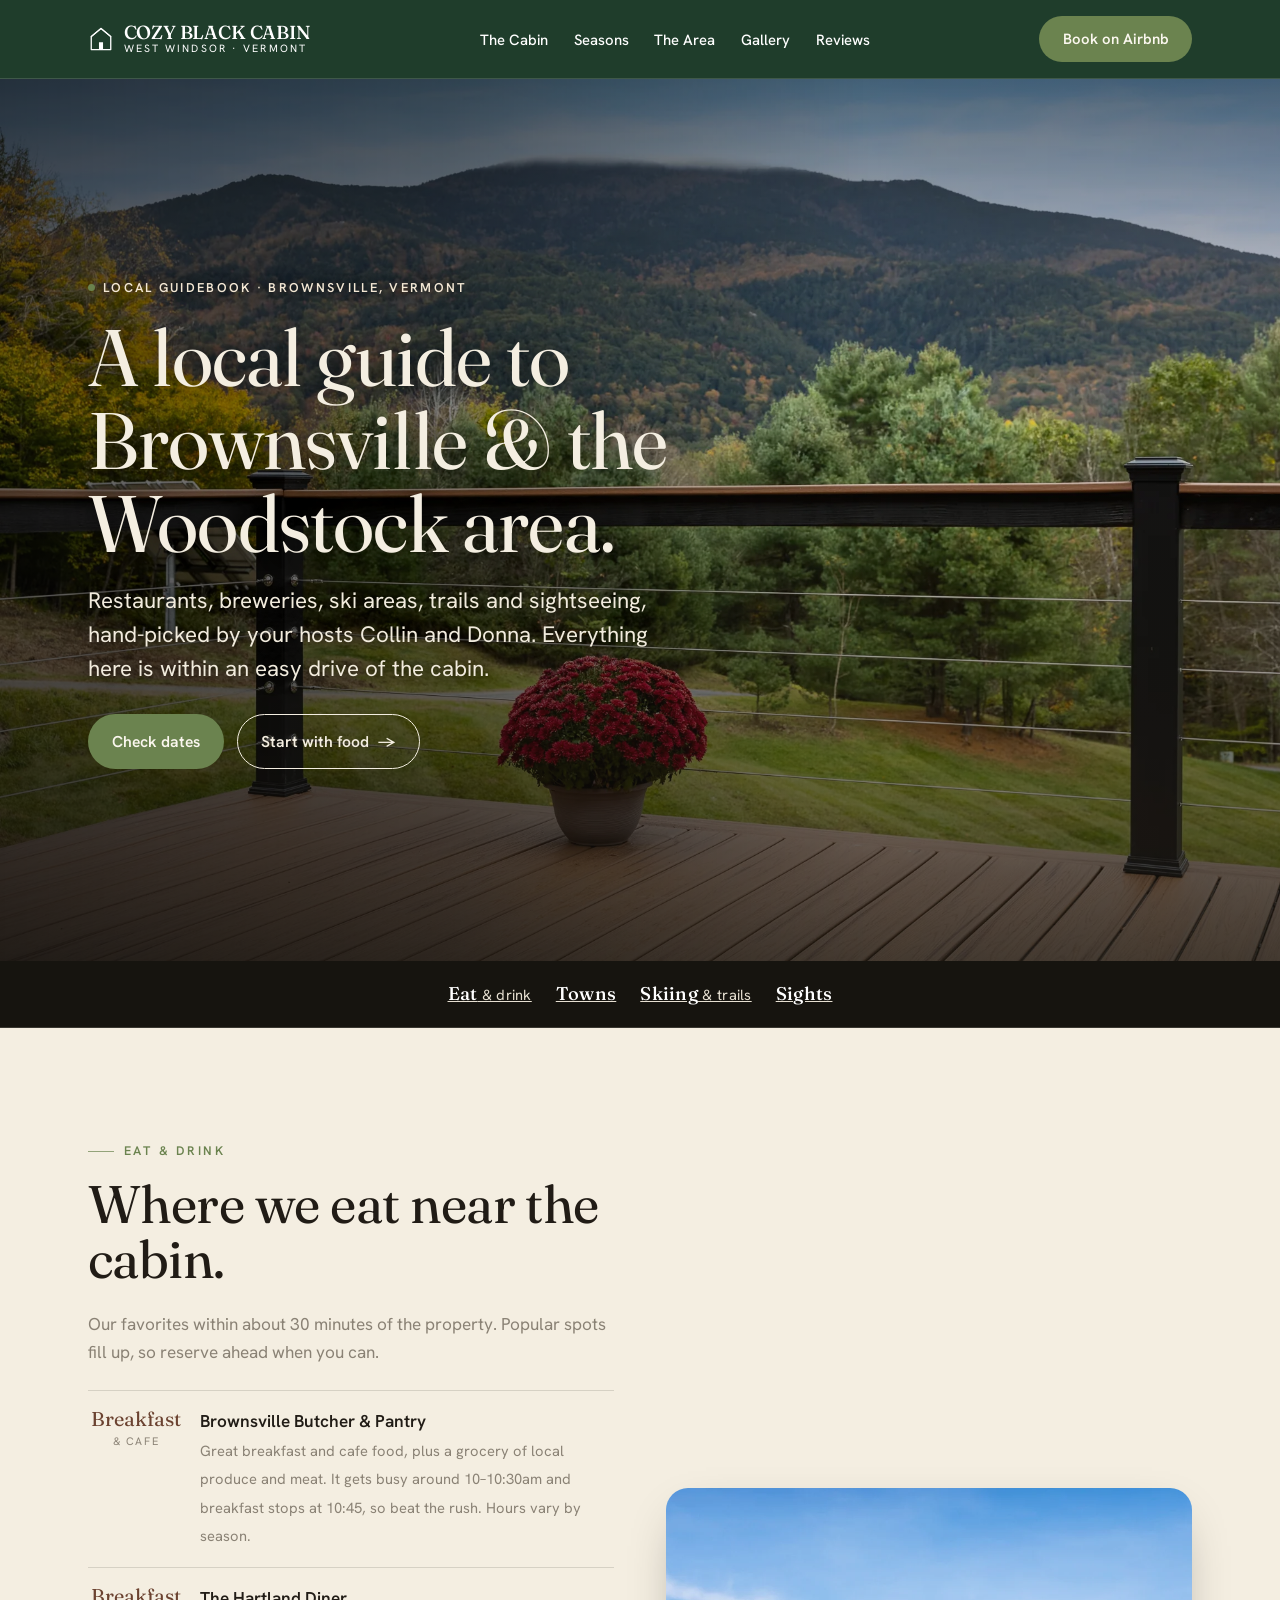
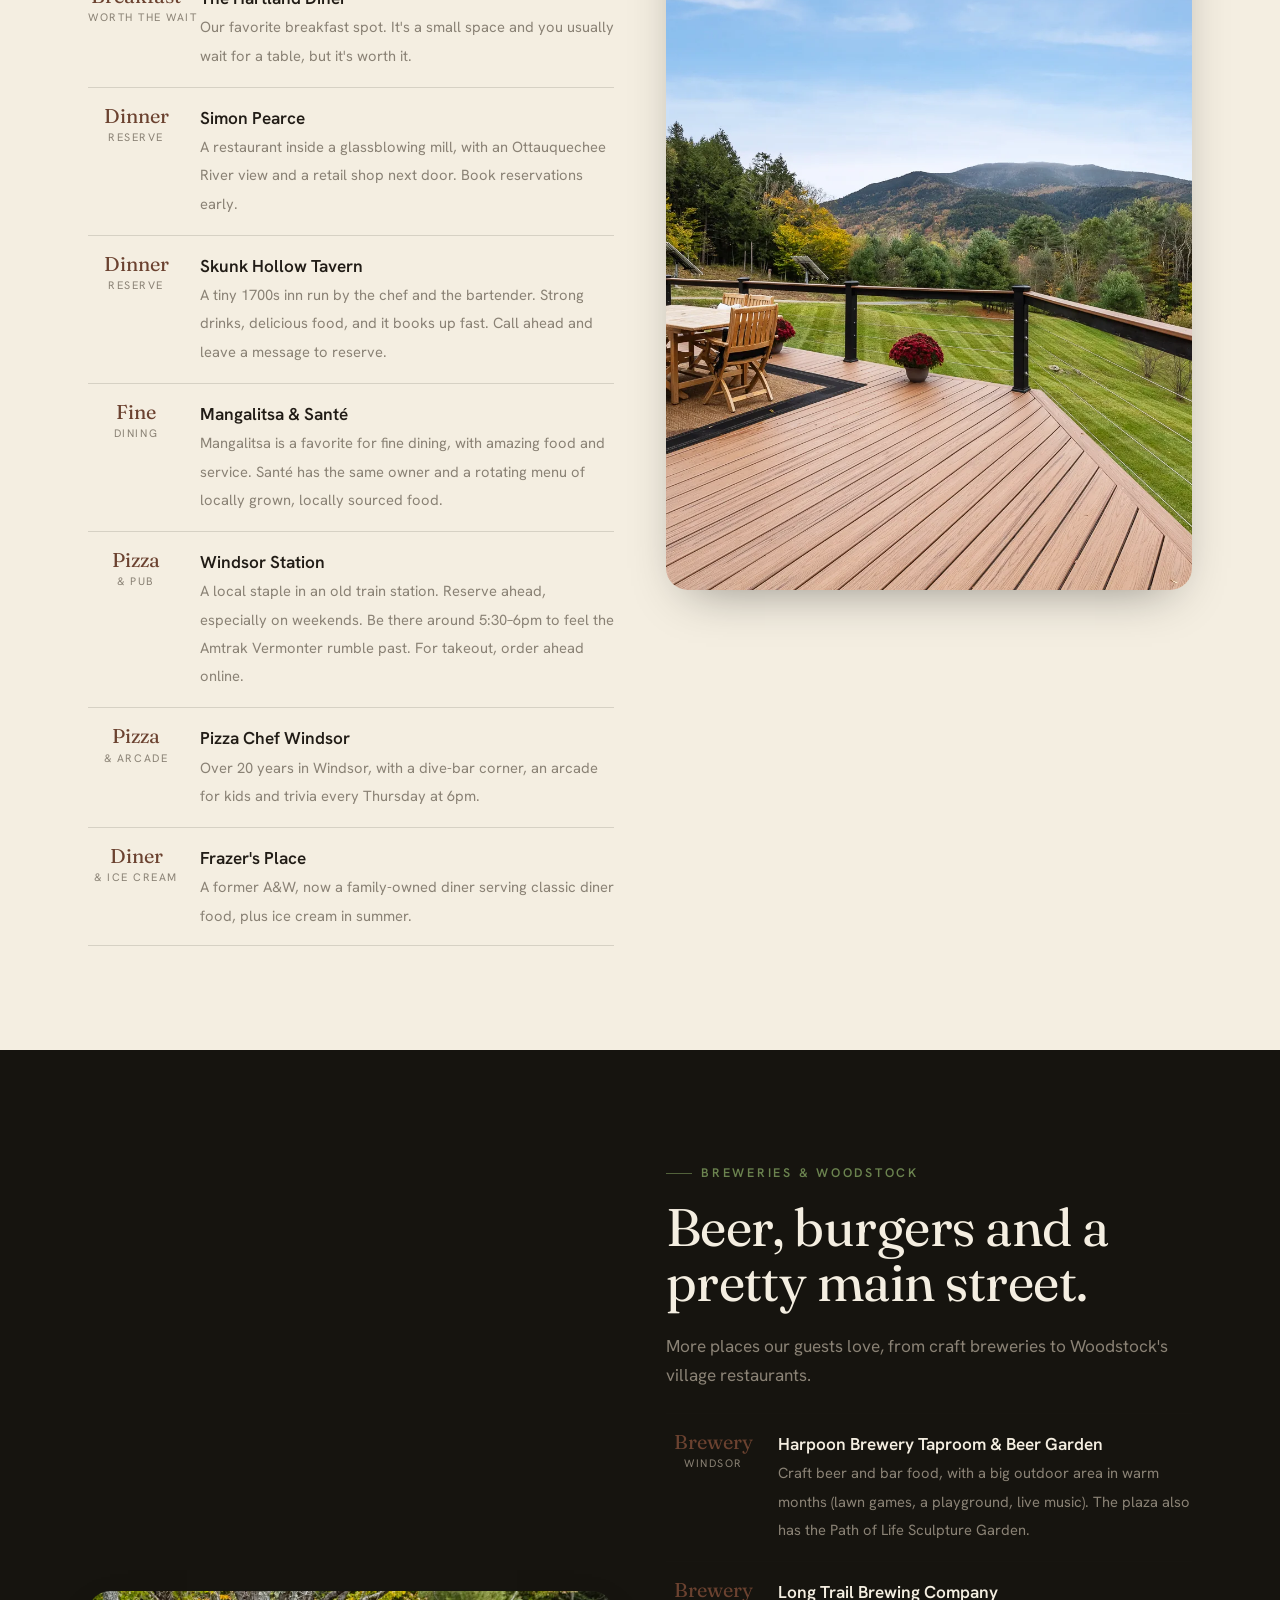
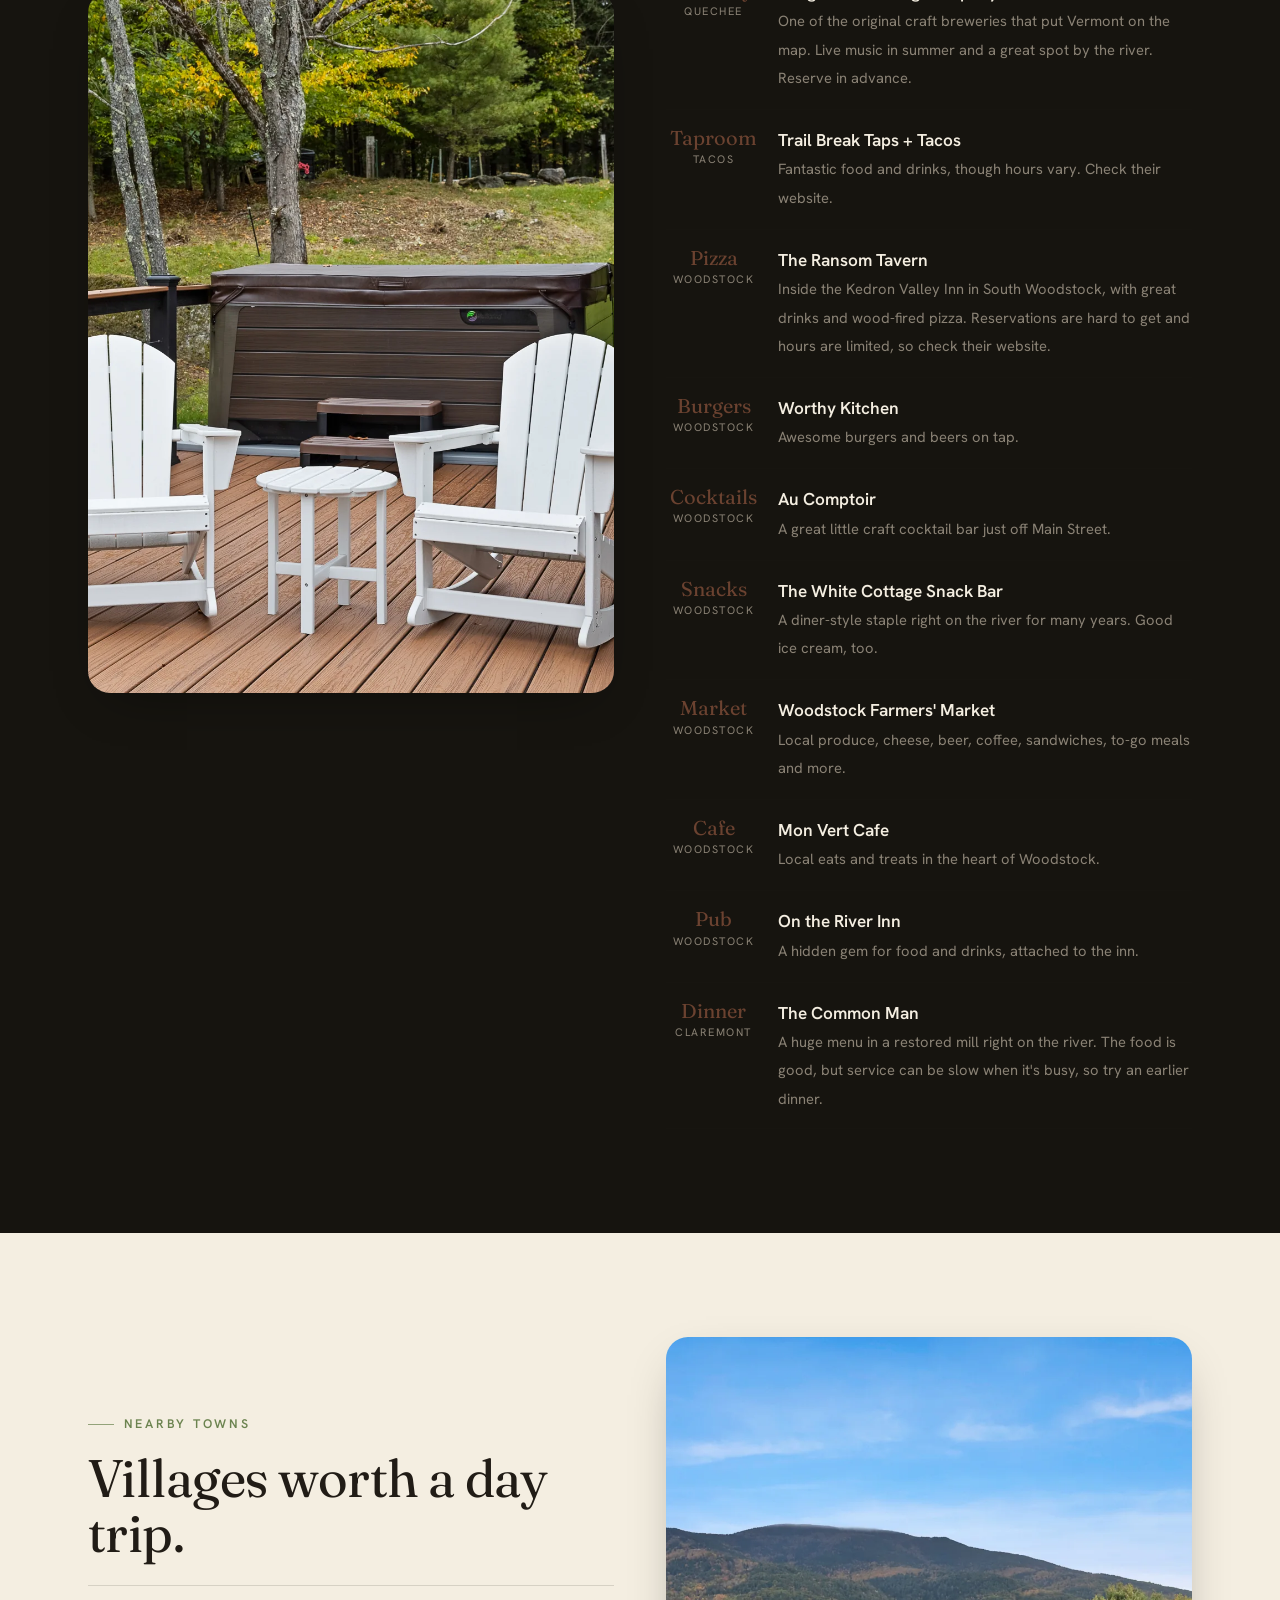
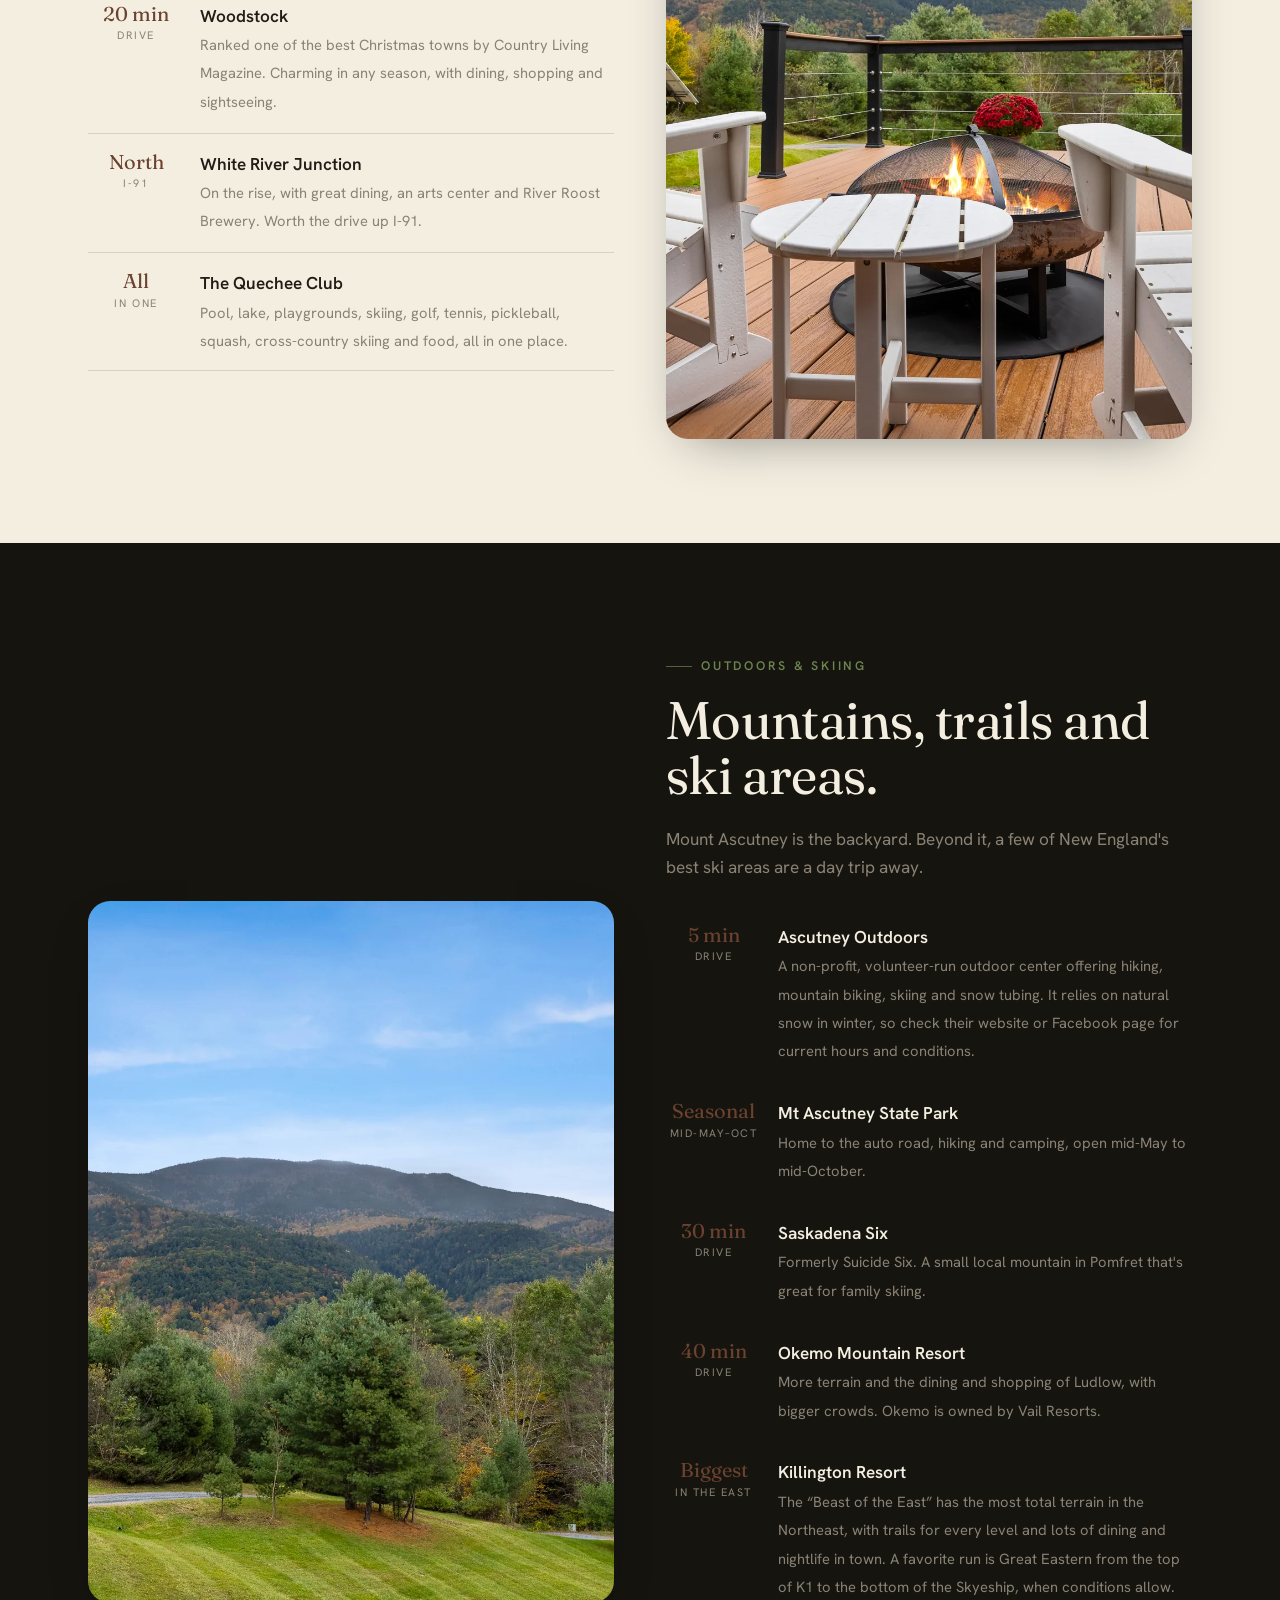
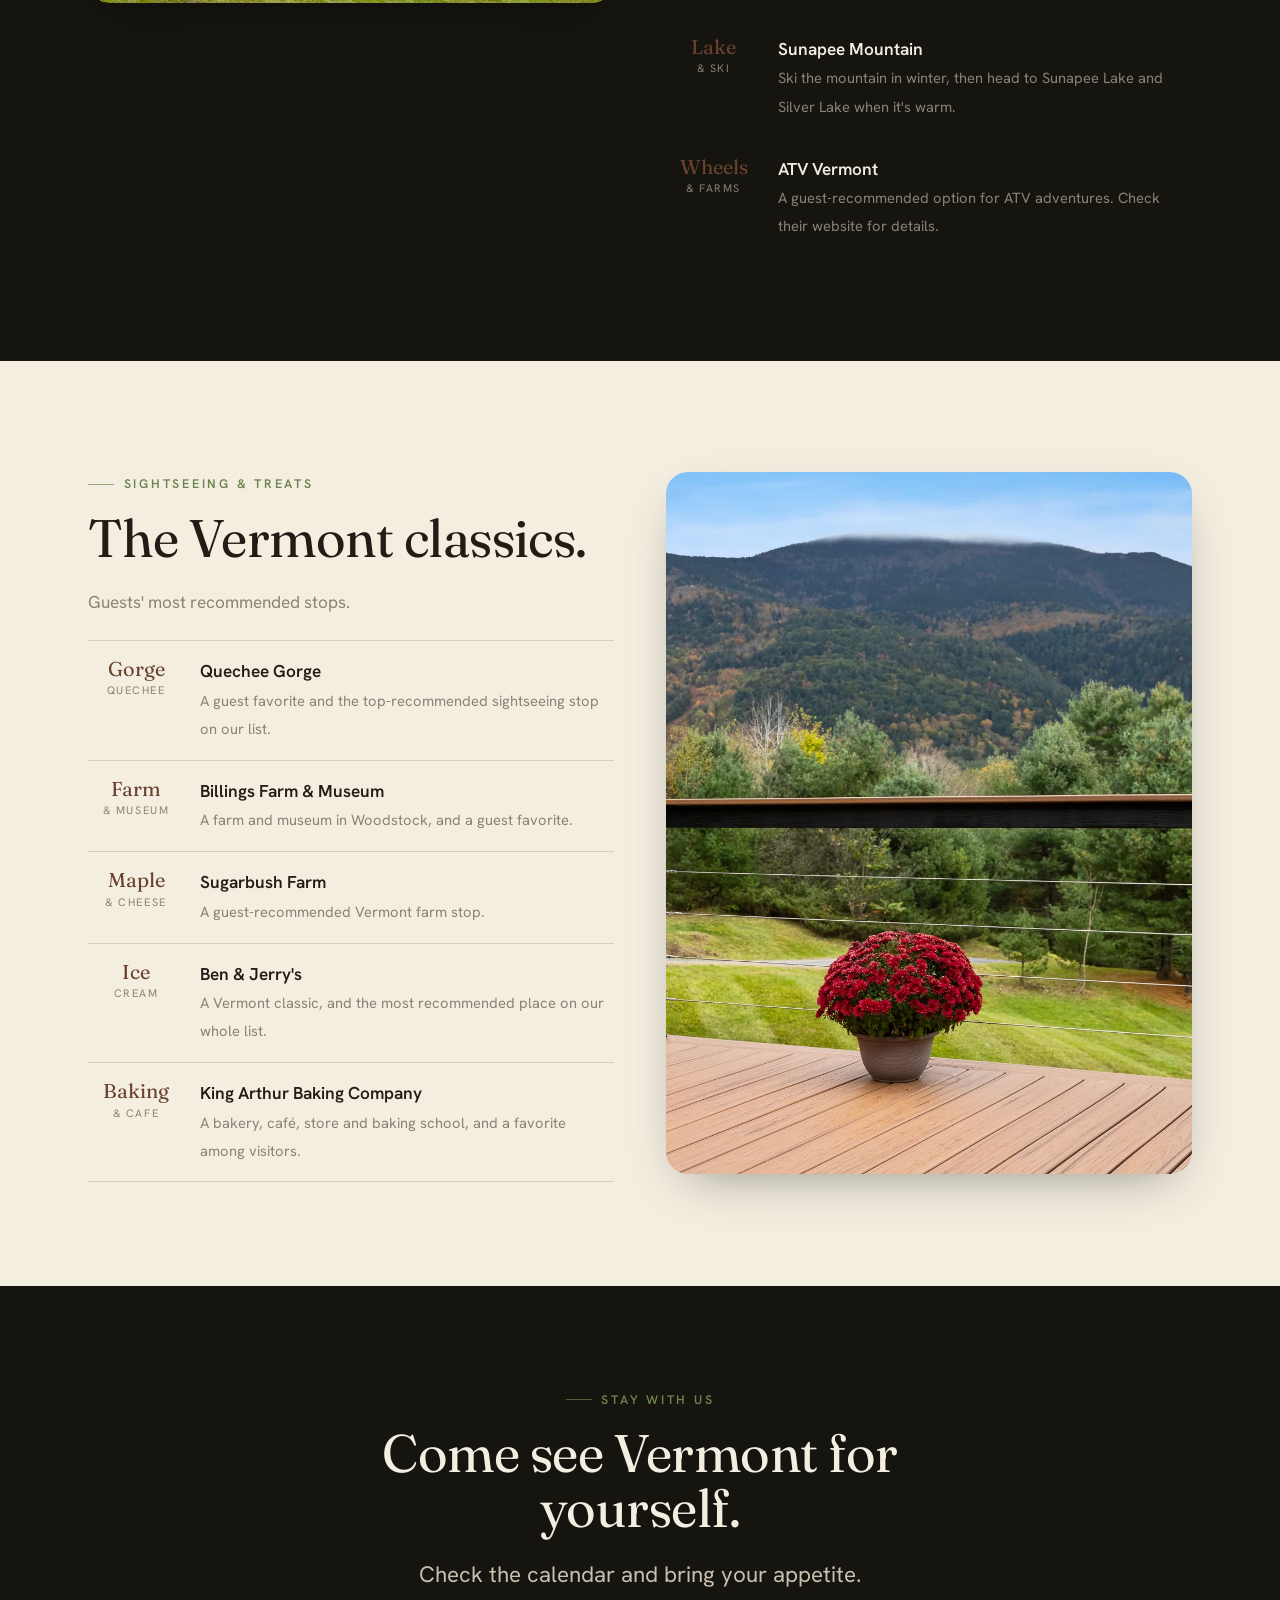
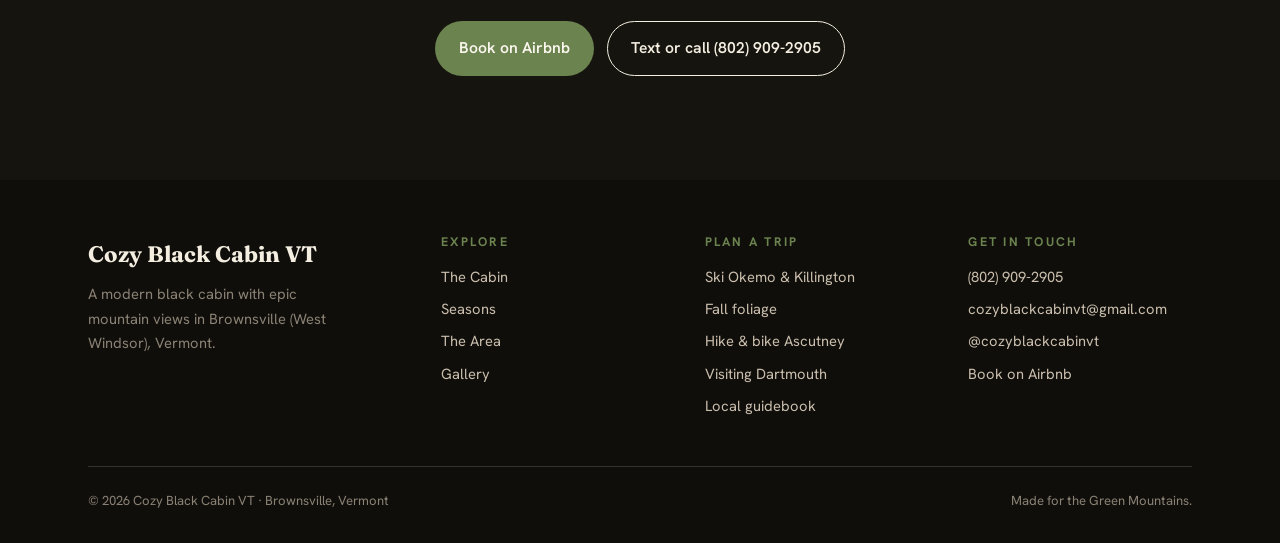
==== brownsville-vermont-guidebook.html @ 52d66d44 "Add local guidebook page Co-Authored-By: Claude Sonnet 5.5 <noreply@anthropic.com>" ====
<!doctype html>
<html lang="en">
<head>
<link rel="icon" href="/favicon.svg" type="image/svg+xml">
<link rel="icon" href="/favicon.ico" sizes="48x48">
<link rel="apple-touch-icon" href="/apple-touch-icon.png">
<meta charset="utf-8">
<meta name="viewport" content="width=device-width, initial-scale=1, viewport-fit=cover">
<title>Brownsville &amp; Woodstock VT Guidebook: Restaurants, Skiing &amp; Things to Do | Cozy Black Cabin VT</title>
<meta name="description" content="A local guide to the Brownsville, Woodstock and Ascutney area of Vermont: where to eat, craft breweries, ski areas, hiking and sightseeing, from the hosts of Cozy Black Cabin VT.">
<link rel="canonical" href="https://cozyblackcabinvt.com/brownsville-vermont-guidebook">
<meta name="robots" content="max-image-preview:large">

<!-- Open Graph -->
<meta property="og:type" content="website">
<meta property="og:title" content="Brownsville &amp; Woodstock VT Guidebook — Cozy Black Cabin VT">
<meta property="og:description" content="Where to eat, ski, hike and explore near Woodstock and Mount Ascutney, picked by local Superhosts.">
<meta property="og:url" content="https://cozyblackcabinvt.com/brownsville-vermont-guidebook">
<meta property="og:image" content="https://cozyblackcabinvt.com/assets/photos/cabin-14.webp">
<meta name="twitter:card" content="summary_large_image">

<!-- Fonts -->
<link rel="preconnect" href="https://fonts.googleapis.com">
<link rel="preconnect" href="https://fonts.gstatic.com" crossorigin>
<link href="https://fonts.googleapis.com/css2?family=Fraunces:opsz,wght@9..144,400;9..144,500;9..144,600&family=Hanken+Grotesk:wght@400;500;600;700&display=swap" rel="stylesheet">

<link rel="stylesheet" href="styles.css">

<!-- Breadcrumb structured data -->
<script type="application/ld+json">
{"@context":"https://schema.org","@type":"BreadcrumbList","itemListElement":[
{"@type":"ListItem","position":1,"name":"Cozy Black Cabin VT","item":"https://cozyblackcabinvt.com/"},
{"@type":"ListItem","position":2,"name":"Local guidebook","item":"https://cozyblackcabinvt.com/brownsville-vermont-guidebook"}]}
</script>
<script type="application/ld+json">
{"@context": "https://schema.org", "@type": "FAQPage", "mainEntity": [{"@type": "Question", "name": "What are the best restaurants near Brownsville, Vermont?", "acceptedAnswer": {"@type": "Answer", "text": "Local favorites include Brownsville Butcher & Pantry and The Hartland Diner for breakfast, Simon Pearce and Skunk Hollow Tavern for dinner, and Windsor Station for pizza in an old train station. Reserve ahead at the popular spots."}}, {"@type": "Question", "name": "What ski areas are near the cabin?", "acceptedAnswer": {"@type": "Answer", "text": "Ascutney Outdoors is about 5 minutes away. Saskadena Six is about 30 minutes away, Okemo about 40 minutes, and Killington is the largest ski area in the Northeast."}}, {"@type": "Question", "name": "Is Woodstock, Vermont close to Brownsville?", "acceptedAnswer": {"@type": "Answer", "text": "Yes. Woodstock is roughly a 20-minute drive and has restaurants, shopping and sightseeing, including Billings Farm & Museum."}}]}
</script>
<!-- Google tag (gtag.js) -->
<script async src="https://www.googletagmanager.com/gtag/js?id=G-327LSPJN3G"></script>
<script>
  window.dataLayer = window.dataLayer || [];
  function gtag(){dataLayer.push(arguments);}
  gtag('js', new Date());

  gtag('config', 'G-327LSPJN3G');
</script>
</head>
<body>

<!-- ============ HEADER ============ -->
<header class="site-header">
  <div class="wrap nav">
    <a class="brand" href="/" aria-label="Cozy Black Cabin VT home">
      <svg class="mark" viewBox="0 0 32 32" fill="none" aria-hidden="true">
        <path d="M16 3 4 13v16h24V13L16 3Z" fill="#1F3D2B" class="mark-stroke" stroke-width="1.6" stroke-linejoin="round"/>
        <rect x="13.5" y="20" width="5" height="9" class="mark-fill"/>
        <path d="M4 13 16 3l12 10" stroke="#fff" stroke-width="1.4" stroke-linecap="round"/>
      </svg>
      <span style="display:flex;flex-direction:column">
        <b>Cozy Black Cabin</b>
        <span>West Windsor · Vermont</span>
      </span>
    </a>
    <nav>
      <ul class="nav-links" id="navLinks">
        <li><a href="/#cabin">The Cabin</a></li>
        <li><a href="/#seasons">Seasons</a></li>
        <li><a href="/#area">The Area</a></li>
        <li><a href="/#gallery">Gallery</a></li>
        <li><a href="/#reviews">Reviews</a></li>
      </ul>
    </nav>
    <div class="nav-cta">
      <a class="btn btn-primary" href="https://www.airbnb.com/rooms/997108580786041441" target="_blank" rel="noopener">Book on Airbnb</a>
      <button class="nav-toggle" id="navToggle" aria-label="Menu" aria-expanded="false">
        <svg width="24" height="24" viewBox="0 0 24 24" fill="none" stroke="currentColor" stroke-width="2"><path d="M3 6h18M3 12h18M3 18h18"/></svg>
      </button>
    </div>
  </div>
</header>

<!-- ============ HERO ============ -->
<section class="hero">
  <img class="hero-img" src="/assets/photos/cabin-14.webp" fetchpriority="high" alt="Mount Ascutney seen over the deck railing">
  <div class="wrap">
    <span class="hero-tag"><span class="dot"></span> Local guidebook &middot; Brownsville, Vermont</span>
    <h1>A local guide to Brownsville &amp; the Woodstock area.</h1>
    <p class="lede">Restaurants, breweries, ski areas, trails and sightseeing, hand-picked by your hosts Collin and Donna. Everything here is within an easy drive of the cabin.</p>
    <div class="hero-actions">
      <a class="btn btn-primary" href="https://www.airbnb.com/rooms/997108580786041441" target="_blank" rel="noopener">Check dates</a>
      <a class="btn btn-ghost btn-arrow" href="#eat">Start with food</a>
    </div>
  </div>
</section>

<!-- ============ AT A GLANCE ============ -->
<section class="at-a-glance" aria-label="Guidebook sections">
  <ul class="wrap">
    <li><a href="#eat"><b>Eat</b> &amp; drink</a></li>
    <li><a href="#towns"><b>Towns</b></a></li>
    <li><a href="#outdoors"><b>Skiing</b> &amp; trails</a></li>
    <li><a href="#sights"><b>Sights</b></a></li>
  </ul>
</section>

<section id="eat">
  <div class="wrap split">
    <div class="reveal">
      <span class="eyebrow">Eat &amp; drink</span>
      <h2>Where we eat near the cabin.</h2>
      <p class="stone">Our favorites within about 30 minutes of the property. Popular spots fill up, so reserve ahead when you can.</p>
      <ul class="area-list">
        <li><span class="dist">Breakfast<small>&amp; cafe</small></span><div><strong>Brownsville Butcher &amp; Pantry</strong><span>Great breakfast and cafe food, plus a grocery of local produce and meat. It gets busy around 10&ndash;10:30am and breakfast stops at 10:45, so beat the rush. Hours vary by season.</span></div></li>
        <li><span class="dist">Breakfast<small>worth the wait</small></span><div><strong>The Hartland Diner</strong><span>Our favorite breakfast spot. It's a small space and you usually wait for a table, but it's worth it.</span></div></li>
        <li><span class="dist">Dinner<small>reserve</small></span><div><strong>Simon Pearce</strong><span>A restaurant inside a glassblowing mill, with an Ottauquechee River view and a retail shop next door. Book reservations early.</span></div></li>
        <li><span class="dist">Dinner<small>reserve</small></span><div><strong>Skunk Hollow Tavern</strong><span>A tiny 1700s inn run by the chef and the bartender. Strong drinks, delicious food, and it books up fast. Call ahead and leave a message to reserve.</span></div></li>
        <li><span class="dist">Fine<small>dining</small></span><div><strong>Mangalitsa &amp; Sant&eacute;</strong><span>Mangalitsa is a favorite for fine dining, with amazing food and service. Sant&eacute; has the same owner and a rotating menu of locally grown, locally sourced food.</span></div></li>
        <li><span class="dist">Pizza<small>&amp; pub</small></span><div><strong>Windsor Station</strong><span>A local staple in an old train station. Reserve ahead, especially on weekends. Be there around 5:30&ndash;6pm to feel the Amtrak Vermonter rumble past. For takeout, order ahead online.</span></div></li>
        <li><span class="dist">Pizza<small>&amp; arcade</small></span><div><strong>Pizza Chef Windsor</strong><span>Over 20 years in Windsor, with a dive-bar corner, an arcade for kids and trivia every Thursday at 6pm.</span></div></li>
        <li><span class="dist">Diner<small>&amp; ice cream</small></span><div><strong>Frazer's Place</strong><span>A former A&amp;W, now a family-owned diner serving classic diner food, plus ice cream in summer.</span></div></li>
      </ul>
    </div>
    <div class="area-figure reveal">
      <img loading="lazy" decoding="async" src="/assets/photos/cabin-24.webp" alt="Deck dining table with Mount Ascutney beyond">
    </div>
  </div>
</section>
<section class="seasons" id="drink">
  <div class="wrap split">
    <div class="area-figure reveal">
      <img loading="lazy" decoding="async" src="/assets/photos/cabin-29.webp" alt="Adirondack chairs beside the hot tub on the deck">
    </div>
    <div class="reveal">
      <span class="eyebrow">Breweries &amp; Woodstock</span>
      <h2>Beer, burgers and a pretty main street.</h2>
      <p class="stone">More places our guests love, from craft breweries to Woodstock's village restaurants.</p>
      <ul class="area-list">
        <li><span class="dist">Brewery<small>Windsor</small></span><div><strong>Harpoon Brewery Taproom &amp; Beer Garden</strong><span>Craft beer and bar food, with a big outdoor area in warm months (lawn games, a playground, live music). The plaza also has the Path of Life Sculpture Garden.</span></div></li>
        <li><span class="dist">Brewery<small>Quechee</small></span><div><strong>Long Trail Brewing Company</strong><span>One of the original craft breweries that put Vermont on the map. Live music in summer and a great spot by the river. Reserve in advance.</span></div></li>
        <li><span class="dist">Taproom<small>tacos</small></span><div><strong>Trail Break Taps + Tacos</strong><span>Fantastic food and drinks, though hours vary. Check their website.</span></div></li>
        <li><span class="dist">Pizza<small>Woodstock</small></span><div><strong>The Ransom Tavern</strong><span>Inside the Kedron Valley Inn in South Woodstock, with great drinks and wood-fired pizza. Reservations are hard to get and hours are limited, so check their website.</span></div></li>
        <li><span class="dist">Burgers<small>Woodstock</small></span><div><strong>Worthy Kitchen</strong><span>Awesome burgers and beers on tap.</span></div></li>
        <li><span class="dist">Cocktails<small>Woodstock</small></span><div><strong>Au Comptoir</strong><span>A great little craft cocktail bar just off Main Street.</span></div></li>
        <li><span class="dist">Snacks<small>Woodstock</small></span><div><strong>The White Cottage Snack Bar</strong><span>A diner-style staple right on the river for many years. Good ice cream, too.</span></div></li>
        <li><span class="dist">Market<small>Woodstock</small></span><div><strong>Woodstock Farmers' Market</strong><span>Local produce, cheese, beer, coffee, sandwiches, to-go meals and more.</span></div></li>
        <li><span class="dist">Cafe<small>Woodstock</small></span><div><strong>Mon Vert Cafe</strong><span>Local eats and treats in the heart of Woodstock.</span></div></li>
        <li><span class="dist">Pub<small>Woodstock</small></span><div><strong>On the River Inn</strong><span>A hidden gem for food and drinks, attached to the inn.</span></div></li>
        <li><span class="dist">Dinner<small>Claremont</small></span><div><strong>The Common Man</strong><span>A huge menu in a restored mill right on the river. The food is good, but service can be slow when it's busy, so try an earlier dinner.</span></div></li>
      </ul>
    </div>
  </div>
</section>
<section id="towns">
  <div class="wrap split">
    <div class="reveal">
      <span class="eyebrow">Nearby towns</span>
      <h2>Villages worth a day trip.</h2>
      <p class="stone"></p>
      <ul class="area-list">
        <li><span class="dist">20 min<small>drive</small></span><div><strong>Woodstock</strong><span>Ranked one of the best Christmas towns by Country Living Magazine. Charming in any season, with dining, shopping and sightseeing.</span></div></li>
        <li><span class="dist">North<small>I-91</small></span><div><strong>White River Junction</strong><span>On the rise, with great dining, an arts center and River Roost Brewery. Worth the drive up I-91.</span></div></li>
        <li><span class="dist">All<small>in one</small></span><div><strong>The Quechee Club</strong><span>Pool, lake, playgrounds, skiing, golf, tennis, pickleball, squash, cross-country skiing and food, all in one place.</span></div></li>
      </ul>
    </div>
    <div class="area-figure reveal">
      <img loading="lazy" decoding="async" src="/assets/photos/cabin-13.webp" alt="Fire pit and Adirondack chairs facing Mount Ascutney">
    </div>
  </div>
</section>
<section class="seasons" id="outdoors">
  <div class="wrap split">
    <div class="area-figure reveal">
      <img loading="lazy" decoding="async" src="/assets/photos/cabin-15.webp" alt="Mount Ascutney rising above the lawn and pines">
    </div>
    <div class="reveal">
      <span class="eyebrow">Outdoors &amp; skiing</span>
      <h2>Mountains, trails and ski areas.</h2>
      <p class="stone">Mount Ascutney is the backyard. Beyond it, a few of New England's best ski areas are a day trip away.</p>
      <ul class="area-list">
        <li><span class="dist">5 min<small>drive</small></span><div><strong>Ascutney Outdoors</strong><span>A non-profit, volunteer-run outdoor center offering hiking, mountain biking, skiing and snow tubing. It relies on natural snow in winter, so check their website or Facebook page for current hours and conditions.</span></div></li>
        <li><span class="dist">Seasonal<small>mid-May&ndash;Oct</small></span><div><strong>Mt Ascutney State Park</strong><span>Home to the auto road, hiking and camping, open mid-May to mid-October.</span></div></li>
        <li><span class="dist">30 min<small>drive</small></span><div><strong>Saskadena Six</strong><span>Formerly Suicide Six. A small local mountain in Pomfret that's great for family skiing.</span></div></li>
        <li><span class="dist">40 min<small>drive</small></span><div><strong>Okemo Mountain Resort</strong><span>More terrain and the dining and shopping of Ludlow, with bigger crowds. Okemo is owned by Vail Resorts.</span></div></li>
        <li><span class="dist">Biggest<small>in the East</small></span><div><strong>Killington Resort</strong><span>The &ldquo;Beast of the East&rdquo; has the most total terrain in the Northeast, with trails for every level and lots of dining and nightlife in town. A favorite run is Great Eastern from the top of K1 to the bottom of the Skyeship, when conditions allow.</span></div></li>
        <li><span class="dist">Lake<small>&amp; ski</small></span><div><strong>Sunapee Mountain</strong><span>Ski the mountain in winter, then head to Sunapee Lake and Silver Lake when it's warm.</span></div></li>
        <li><span class="dist">Wheels<small>&amp; farms</small></span><div><strong>ATV Vermont</strong><span>A guest-recommended option for ATV adventures. Check their website for details.</span></div></li>
      </ul>
    </div>
  </div>
</section>
<section id="sights">
  <div class="wrap split">
    <div class="reveal">
      <span class="eyebrow">Sightseeing &amp; treats</span>
      <h2>The Vermont classics.</h2>
      <p class="stone">Guests' most recommended stops.</p>
      <ul class="area-list">
        <li><span class="dist">Gorge<small>Quechee</small></span><div><strong>Quechee Gorge</strong><span>A guest favorite and the top-recommended sightseeing stop on our list.</span></div></li>
        <li><span class="dist">Farm<small>&amp; museum</small></span><div><strong>Billings Farm &amp; Museum</strong><span>A farm and museum in Woodstock, and a guest favorite.</span></div></li>
        <li><span class="dist">Maple<small>&amp; cheese</small></span><div><strong>Sugarbush Farm</strong><span>A guest-recommended Vermont farm stop.</span></div></li>
        <li><span class="dist">Ice<small>cream</small></span><div><strong>Ben &amp; Jerry's</strong><span>A Vermont classic, and the most recommended place on our whole list.</span></div></li>
        <li><span class="dist">Baking<small>&amp; cafe</small></span><div><strong>King Arthur Baking Company</strong><span>A bakery, caf&eacute;, store and baking school, and a favorite among visitors.</span></div></li>
      </ul>
    </div>
    <div class="area-figure reveal">
      <img loading="lazy" decoding="async" src="/assets/photos/cabin-14.webp" alt="Mount Ascutney seen over the deck railing">
    </div>
  </div>
</section>
<!-- ============ CTA BAND ============ -->
<section class="cta-band">
  <div class="wrap inner">
    <span class="eyebrow" style="justify-content:center;display:flex">Stay with us</span>
    <h2>Come see Vermont for yourself.</h2>
    <p class="lede stone" style="color:#cabfae">Check the calendar and bring your appetite.</p>
    <div class="hero-actions">
      <a class="btn btn-primary" href="https://www.airbnb.com/rooms/997108580786041441" target="_blank" rel="noopener">Book on Airbnb</a>
      <a class="btn btn-ghost" href="tel:+18029092905">Text or call (802) 909-2905</a>
    </div>
  </div>
</section>

<!-- ============ FOOTER ============ -->
<footer class="site-footer">
  <div class="wrap">
    <div class="footer-grid">
      <div class="footer-brand">
        <b>Cozy Black Cabin VT</b>
        <p class="stone" style="margin-top:.6rem;max-width:34ch">A modern black cabin with epic mountain views in Brownsville (West Windsor), Vermont.</p>
      </div>
      <div>
        <h4>Explore</h4>
        <a href="/#cabin">The Cabin</a>
        <a href="/#seasons">Seasons</a>
        <a href="/#area">The Area</a>
        <a href="gallery.html">Gallery</a>
      </div>
      <div>
        <h4>Plan a trip</h4>
        <a href="/okemo-killington-ski-cabin">Ski Okemo &amp; Killington</a>
        <a href="/vermont-fall-foliage-cabin">Fall foliage</a>
        <a href="/mount-ascutney-hiking-biking-cabin">Hike &amp; bike Ascutney</a>
        <a href="/dartmouth-lodging-cabin">Visiting Dartmouth</a>
        <a href="/brownsville-vermont-guidebook">Local guidebook</a>
      </div>
      <div>
        <h4>Get in touch</h4>
        <a href="tel:+18029092905">(802) 909-2905</a>
        <a href="mailto:cozyblackcabinvt@gmail.com">cozyblackcabinvt@gmail.com</a>
        <a href="https://www.instagram.com/cozyblackcabinvt" target="_blank" rel="noopener">@cozyblackcabinvt</a>
        <a href="https://www.airbnb.com/rooms/997108580786041441" target="_blank" rel="noopener">Book on Airbnb</a>
      </div>
    </div>
    <div class="footer-bottom">
      <span>© <span id="year"></span> Cozy Black Cabin VT · Brownsville, Vermont</span>
      <span>Made for the Green Mountains.</span>
    </div>
  </div>
</footer>

<script src="main.js"></script>
</body>
</html>
---- styles.css ----
/* =========================================================
   Cozy Black Cabin VT — site styles
   Design: "Black cabin, warm hearth"
   ========================================================= */

:root{
  /* palette */
  --char:#16140F;        /* charred timber — primary dark surface */
  --forest:#1F3D2B;      /* dark forest green — header */
  --char-2:#211C16;      /* slightly lifted dark */
  --ink:#211C16;         /* text on light */
  --cream:#F4EEE1;       /* warm cream surface */
  --birch:#FBF7EF;       /* card / panel */
  --ember:#6B834F;       /* sage — primary accent */
  --ember-deep:#546A3D;  /* accent hover */
  --moss:#6B4230;        /* barnwood — secondary accent */
  --stone:#8A8275;       /* muted warm grey text */
  --line:rgba(33,28,22,.14);
  --line-dark:rgba(244,238,225,.16);
  --on-accent:#FBF7EF;   /* text color placed on top of --ember surfaces */

  /* type */
  --display:"Fraunces",Georgia,serif;
  --body:"Hanken Grotesk",system-ui,-apple-system,Segoe UI,Roboto,sans-serif;

  /* scale */
  --maxw:1200px;
  --gutter:clamp(1.25rem,4vw,3rem);
  --radius:14px;
  --radius-lg:22px;

  --shadow:0 18px 50px -22px rgba(0,0,0,.45);
}

/* ---------- alternate palettes (earthy/nature) ---------- */
:root[data-theme="amber"]{
  --ember:#D9852F; --ember-deep:#B86A1E; --moss:#3B5641; --on-accent:#1c1206;
}
:root[data-theme="gold"]{
  --ember:#C6952A; --ember-deep:#A87A1F; --moss:#3B5641; --on-accent:#1c1206;
}
:root[data-theme="clay"]{
  --ember:#BE5B3C; --ember-deep:#9C4830; --moss:#3B5641; --on-accent:#FBF7EF;
}
:root[data-theme="berry"]{
  --ember:#8C3F4D; --ember-deep:#6E2F3A; --moss:#3B5641; --on-accent:#FBF7EF;
}
:root[data-theme="lake"]{
  --ember:#3E7D82; --ember-deep:#2F6367; --moss:#3B5641; --on-accent:#FBF7EF;
}

*{box-sizing:border-box}
html{scroll-behavior:smooth}
@media (prefers-reduced-motion:reduce){
  html{scroll-behavior:auto}
  *{animation-duration:.001ms!important;transition-duration:.001ms!important}
}
body{
  margin:0;
  font-family:var(--body);
  color:var(--ink);
  background:var(--cream);
  font-size:clamp(1rem,.97rem + .2vw,1.075rem);
  line-height:1.65;
  -webkit-font-smoothing:antialiased;
}
img{max-width:100%;display:block}
a{color:inherit}

/* ---------- type ---------- */
h1,h2,h3,h4{font-family:var(--display);font-weight:400;line-height:1.04;margin:0;letter-spacing:-.01em}
h1{font-size:clamp(2.6rem,1.6rem + 4.4vw,5rem);font-optical-sizing:auto}
h2{font-size:clamp(2rem,1.4rem + 2.6vw,3.3rem)}
h3{font-size:clamp(1.35rem,1.1rem + 1vw,1.85rem)}
p{margin:0 0 1rem}
.eyebrow{
  font-family:var(--body);
  font-weight:600;
  font-size:.78rem;
  letter-spacing:.22em;
  text-transform:uppercase;
  color:var(--ember);
  margin:0 0 1rem;
  display:inline-flex;align-items:center;gap:.6rem;
}
.eyebrow::before{content:"";width:26px;height:1px;background:var(--ember);opacity:.7}
.lede{font-size:clamp(1.1rem,1rem + .6vw,1.4rem);line-height:1.5;color:var(--ink)}
h1 + .lede,h2 + .lede,h3 + .lede,h1 + p,h2 + p,h2 + ul{margin-top:1.4rem}

/* ---------- layout ---------- */
.wrap{max-width:var(--maxw);margin-inline:auto;padding-inline:var(--gutter)}
section{padding-block:clamp(3.5rem,2.5rem + 5vw,7rem)}
.section-dark{background:var(--char);color:var(--cream)}
.section-dark .lede{color:var(--cream)}
.section-dark .stone{color:#b9b0a2}
.stone{color:var(--stone)}

/* ---------- buttons ---------- */
.btn{
  display:inline-flex;align-items:center;gap:.55rem;
  font-family:var(--body);font-weight:600;font-size:.98rem;
  padding:.85rem 1.45rem;border-radius:999px;
  text-decoration:none;cursor:pointer;border:1.5px solid transparent;
  transition:transform .18s ease,background .18s ease,color .18s ease,border-color .18s ease;
}
.btn:focus-visible{outline:3px solid var(--ember);outline-offset:3px}
.btn-primary{background:var(--ember);color:var(--on-accent)}
.btn-primary:hover{background:var(--ember-deep);transform:translateY(-2px)}
.btn-ghost{border-color:currentColor;color:inherit;background:transparent}
.btn-ghost:hover{background:rgba(255,255,255,.08);transform:translateY(-2px)}
.section-dark .btn-ghost:hover{background:rgba(244,238,225,.1)}
.btn-arrow::after{content:"→";transition:transform .18s ease}
.btn-arrow:hover::after{transform:translateX(3px)}

/* ---------- header ---------- */
.site-header{
  position:sticky;top:0;z-index:60;
  background:var(--forest);
  border-bottom:1px solid rgba(255,255,255,.14);
}
.nav{display:flex;align-items:center;justify-content:space-between;gap:1rem;height:78px}
.brand{display:flex;align-items:center;gap:.6rem;text-decoration:none;color:#fff}
.brand .mark{width:26px;height:26px;flex:0 0 auto}
.brand .mark .mark-stroke{stroke:#fff}
.brand .mark .mark-fill{fill:#fff}
.brand b{font-family:var(--display);font-weight:500;font-size:1.18rem;letter-spacing:-.01em}
.brand span{font-size:.66rem;letter-spacing:.2em;text-transform:uppercase;color:#fff;display:block;line-height:1}
.nav-links{display:flex;align-items:center;gap:1.6rem;list-style:none;margin:0;padding:0}
.nav-links a{color:#fff;text-decoration:none;font-size:.93rem;font-weight:500;transition:color .15s}
.nav-links a:hover{color:#fff;text-decoration:underline;text-underline-offset:6px}
.nav-cta{display:flex;align-items:center;gap:.8rem}
.nav-cta .btn{padding:.62rem 1.4rem;font-size:.93rem}
.site-header .btn-ghost{color:#fff;border-color:rgba(255,255,255,.4)}
.nav-toggle{display:none;background:none;border:0;color:#fff;cursor:pointer;padding:.4rem}

/* ---------- hero ---------- */
.hero{position:relative;color:var(--cream);min-height:min(88vh,760px);display:flex;align-items:flex-end;overflow:hidden}
.hero::after{content:"";position:absolute;inset:0;background:
  linear-gradient(90deg,rgba(0,0,0,.5) 0%,rgba(0,0,0,.34) 35%,rgba(0,0,0,0) 68%),
  linear-gradient(180deg,rgba(22,20,15,.55) 0%,rgba(22,20,15,.05) 35%,rgba(22,20,15,.78) 100%);z-index:1}
.hero-img{position:absolute;inset:0;width:100%;height:100%;object-fit:cover;z-index:0}
.hero .wrap{position:relative;z-index:2;padding-block:clamp(2.5rem,2rem + 5vw,5.5rem);width:100%}
.hero-tag{display:inline-flex;align-items:center;gap:.5rem;font-size:.8rem;letter-spacing:.18em;text-transform:uppercase;font-weight:600;color:#f3e7d4;margin-bottom:1.1rem}
.hero-tag .dot{width:7px;height:7px;border-radius:50%;background:var(--ember)}
.hero h1{max-width:14ch;text-shadow:0 0 18px rgba(0,0,0,.45),0 2px 30px rgba(0,0,0,.4)}
.hero-tag,.hero .lede,.hero .gf-badge{text-shadow:0 0 10px rgba(0,0,0,.55),0 0 22px rgba(0,0,0,.35)}
.hero .lede{max-width:46ch;margin-top:1.2rem;color:#f1ebdd}
.gf-badge{display:inline-flex;align-items:center;gap:.9rem;margin-top:1.6rem;text-shadow:0 1px 14px rgba(0,0,0,.65);color:#E3C16F}
.gf-badge b{display:block;font-family:var(--display);font-weight:500;font-size:1.05rem;color:#fff;line-height:1.1}
.gf-badge span{display:block;font-size:.74rem;letter-spacing:.1em;text-transform:uppercase;color:#f1ebdd;margin-top:.25rem}
.gf-badge div{text-align:center}
.laurel{width:32px;height:54px;filter:drop-shadow(0 1px 6px rgba(0,0,0,.5));flex:0 0 auto}
.laurel.flip{transform:scaleX(-1)}
.hero-actions{display:flex;flex-wrap:wrap;gap:.8rem;margin-top:1.8rem}
.hero-scroll{position:absolute;left:50%;bottom:1.2rem;transform:translateX(-50%);z-index:2;color:#e7e0d2;font-size:.72rem;letter-spacing:.2em;text-transform:uppercase;opacity:.8;display:flex;flex-direction:column;align-items:center;gap:.4rem}
.hero-scroll::after{content:"";width:1px;height:34px;background:linear-gradient(var(--ember),transparent);animation:drop 2.2s ease-in-out infinite}
@keyframes drop{0%,100%{opacity:.3;transform:scaleY(.6)}50%{opacity:1;transform:scaleY(1)}}

/* ---------- welcome ---------- */
.welcome{display:grid;grid-template-columns:1.1fr 1fr;gap:clamp(2rem,4vw,5rem);align-items:center}
.welcome .figure{position:relative}
.welcome img{border-radius:var(--radius-lg);box-shadow:var(--shadow);aspect-ratio:4/5;object-fit:cover}
.stat-chip{position:absolute;bottom:-18px;left:-18px;background:var(--ember);color:var(--on-accent);padding:.9rem 1.2rem;border-radius:var(--radius);font-family:var(--display);box-shadow:var(--shadow)}
.stat-chip b{display:block;font-size:1.7rem;line-height:1}
.stat-chip span{font-family:var(--body);font-size:.74rem;letter-spacing:.12em;text-transform:uppercase;font-weight:600}

/* ---------- feature trio ---------- */
.features{display:grid;grid-template-columns:repeat(3,1fr);gap:1.2rem;margin-top:2.6rem}
.feature{background:var(--birch);border:1px solid var(--line);border-radius:var(--radius-lg);overflow:hidden;display:flex;flex-direction:column;transition:transform .2s ease,box-shadow .2s ease}
.feature:hover{transform:translateY(-4px);box-shadow:var(--shadow)}
.feature img{aspect-ratio:3/2;object-fit:cover}
.feature .body{padding:1.3rem 1.4rem 1.6rem}
.feature h3{margin-bottom:.75rem}
.feature p{margin:0;color:var(--stone);font-size:.96rem}

/* ---------- seasons (signature) ---------- */
.seasons{background:var(--char);color:var(--cream)}
.season-head{display:flex;justify-content:space-between;align-items:flex-end;gap:2rem;flex-wrap:wrap;margin-bottom:2.6rem}
.season-grid{display:grid;grid-template-columns:repeat(4,1fr);gap:1rem}
.season{position:relative;border-radius:var(--radius-lg);overflow:hidden;min-height:380px;display:flex;align-items:flex-end;border:1px solid var(--line-dark)}
.season img{position:absolute;inset:0;width:100%;height:100%;object-fit:cover;transition:transform .6s ease}
.season::after{content:"";position:absolute;inset:0;background:linear-gradient(180deg,rgba(22,20,15,.1),rgba(22,20,15,.85));z-index:1}
.season:hover img{transform:scale(1.06)}
.season .body{position:relative;z-index:2;padding:1.4rem}
.season .label{font-size:.72rem;letter-spacing:.2em;text-transform:uppercase;font-weight:700;color:#fff;margin-bottom:.5rem;display:block}
.season h3{margin-bottom:.75rem}
.season p{font-size:.9rem;color:#d8d0c2;margin:0}

/* ---------- area / split ---------- */
.split{display:grid;grid-template-columns:1fr 1fr;gap:clamp(2rem,4vw,4.5rem);align-items:center}
.area-list{list-style:none;margin:1.5rem 0 0;padding:0;display:grid;gap:.1rem}
.area-list li{display:grid;grid-template-columns:6rem 1fr;gap:1rem;padding:1rem 0;border-top:1px solid var(--line)}
.area-list li:last-child{border-bottom:1px solid var(--line)}
.area-list .dist{font-family:var(--display);font-size:1.25rem;color:var(--moss);white-space:nowrap;text-align:center;line-height:1.2}
.area-list .dist small{display:block;font-family:var(--body);font-size:.68rem;letter-spacing:.14em;text-transform:uppercase;color:var(--stone);margin-top:.2rem}
.area-list strong{display:block;font-weight:600}
.area-list span{color:var(--stone);font-size:.92rem}
.area-figure img{border-radius:var(--radius-lg);box-shadow:var(--shadow);aspect-ratio:3/4;object-fit:cover}

/* ---------- gallery preview ---------- */
.gallery-grid{display:grid;grid-template-columns:repeat(4,1fr);grid-auto-rows:200px;gap:.8rem;margin-top:2.4rem}
.gallery-grid a{border-radius:var(--radius);overflow:hidden;position:relative}
.gallery-grid img{width:100%;height:100%;object-fit:cover;transition:transform .5s ease}
.gallery-grid a:hover img{transform:scale(1.05)}
.gallery-grid .tall{grid-row:span 2}
.gallery-grid .wide{grid-column:span 2}

/* ---------- reviews ---------- */
.reviews{background:var(--moss);color:var(--cream)}
.review-grid{display:grid;grid-template-columns:repeat(2,1fr);gap:1.4rem;margin-top:2.4rem}
.review{background:rgba(255,255,255,.06);border:1px solid rgba(255,255,255,.12);border-radius:var(--radius-lg);padding:1.6rem}
.review .stars{color:var(--ember);letter-spacing:.15em;margin-bottom:.7rem}
.review p{font-family:var(--display);font-size:1.12rem;line-height:1.4;color:#fbf7ef}
.review cite{font-style:normal;font-size:.85rem;color:#d6ddd6;font-weight:600;letter-spacing:.04em}
.trust-row{display:flex;flex-wrap:wrap;gap:2.5rem;align-items:center;justify-content:center;margin-bottom:.5rem;text-align:center}
.trust-row .item b{font-family:var(--display);font-size:2rem;display:block;line-height:1}
.trust-row .item span{font-size:.78rem;letter-spacing:.14em;text-transform:uppercase;color:#d6ddd6}

/* ---------- CTA band ---------- */
.cta-band{background:var(--char);color:var(--cream);text-align:center}
.cta-band .inner{max-width:680px;margin-inline:auto}
.cta-band .hero-actions{justify-content:center}

/* ---------- footer ---------- */
.site-footer{background:#100E0A;color:#cabfae;padding-block:3.5rem 2rem;font-size:.92rem}
.footer-grid{display:grid;grid-template-columns:1.4fr 1fr 1fr 1fr;gap:2.5rem;padding-bottom:2.5rem;border-bottom:1px solid var(--line-dark)}
.footer-grid h4{font-family:var(--body);font-size:.78rem;letter-spacing:.18em;text-transform:uppercase;color:var(--ember);margin-bottom:1rem;font-weight:700}
.footer-grid a{color:#cabfae;text-decoration:none;display:block;margin-bottom:.5rem}
.footer-grid a:hover{color:var(--cream)}
.footer-brand b{font-family:var(--display);font-size:1.4rem;color:var(--cream)}
.footer-bottom{display:flex;justify-content:space-between;gap:1rem;flex-wrap:wrap;padding-top:1.4rem;font-size:.82rem;color:#8a8275}

/* ---------- reveal ---------- */
.reveal{opacity:0;transform:translateY(22px);transition:opacity .7s ease,transform .7s ease}
.reveal.in{opacity:1;transform:none}

/* ---------- responsive ---------- */
@media (max-width:980px){
  .welcome,.split{grid-template-columns:1fr}
  .features,.season-grid,.review-grid{grid-template-columns:1fr 1fr}
  .gallery-grid{grid-template-columns:repeat(2,1fr)}
  .footer-grid{grid-template-columns:1fr 1fr}
  .stat-chip{left:auto;right:14px;bottom:-14px}
}
@media (max-width:640px){
  .nav-links{
    position:fixed;inset:78px 0 auto 0;background:var(--forest);
    flex-direction:column;align-items:flex-start;gap:0;padding:1rem var(--gutter);
    border-bottom:1px solid var(--line-dark);transform:translateY(calc(-100% - 78px));visibility:hidden;transition:transform .3s ease,visibility 0s .3s;
  }
  .nav-links.open{transform:none;visibility:visible;transition:transform .3s ease}
  .nav-links a{padding:.8rem 0;width:100%;border-bottom:1px solid var(--line-dark)}
  .nav-toggle{display:block}
  .features,.season-grid,.review-grid,.gallery-grid,.footer-grid{grid-template-columns:1fr}
  .nav-cta .btn-ghost{display:none}
  .nav{gap:.5rem}
  .brand{min-width:0;gap:.45rem}
  .brand b{font-size:1rem;white-space:nowrap}
  .brand span{font-size:.56rem;letter-spacing:.14em;white-space:nowrap}
  .nav-cta{gap:.2rem;flex:0 0 auto}
  .nav-cta .btn{padding:.5rem .8rem;font-size:.78rem;white-space:nowrap}
}
@media (max-width:400px){
  .brand .mark{display:none}
  .brand b{font-size:.95rem}
}
@media (max-width:340px){
  .brand b{font-size:.82rem}
  .brand span{font-size:.5rem;letter-spacing:.1em}
  .nav-cta .btn{padding:.45rem .65rem;font-size:.72rem}
}

/* ---------- at a glance ---------- */
.at-a-glance{background:var(--char);color:var(--cream);padding-block:1.1rem;border-bottom:1px solid var(--line-dark)}
.at-a-glance ul{list-style:none;margin:0 auto;display:flex;flex-wrap:wrap;justify-content:center;gap:.5rem 1.5rem;font-size:.92rem;letter-spacing:.02em;color:#e7e0d2}
.at-a-glance li{display:flex;align-items:baseline;gap:.35rem;white-space:nowrap}
.at-a-glance b{font-family:var(--display);font-weight:500;font-size:1.15rem;color:#fff}
@media (max-width:640px){.at-a-glance ul{gap:.4rem 1.1rem;font-size:.85rem}}
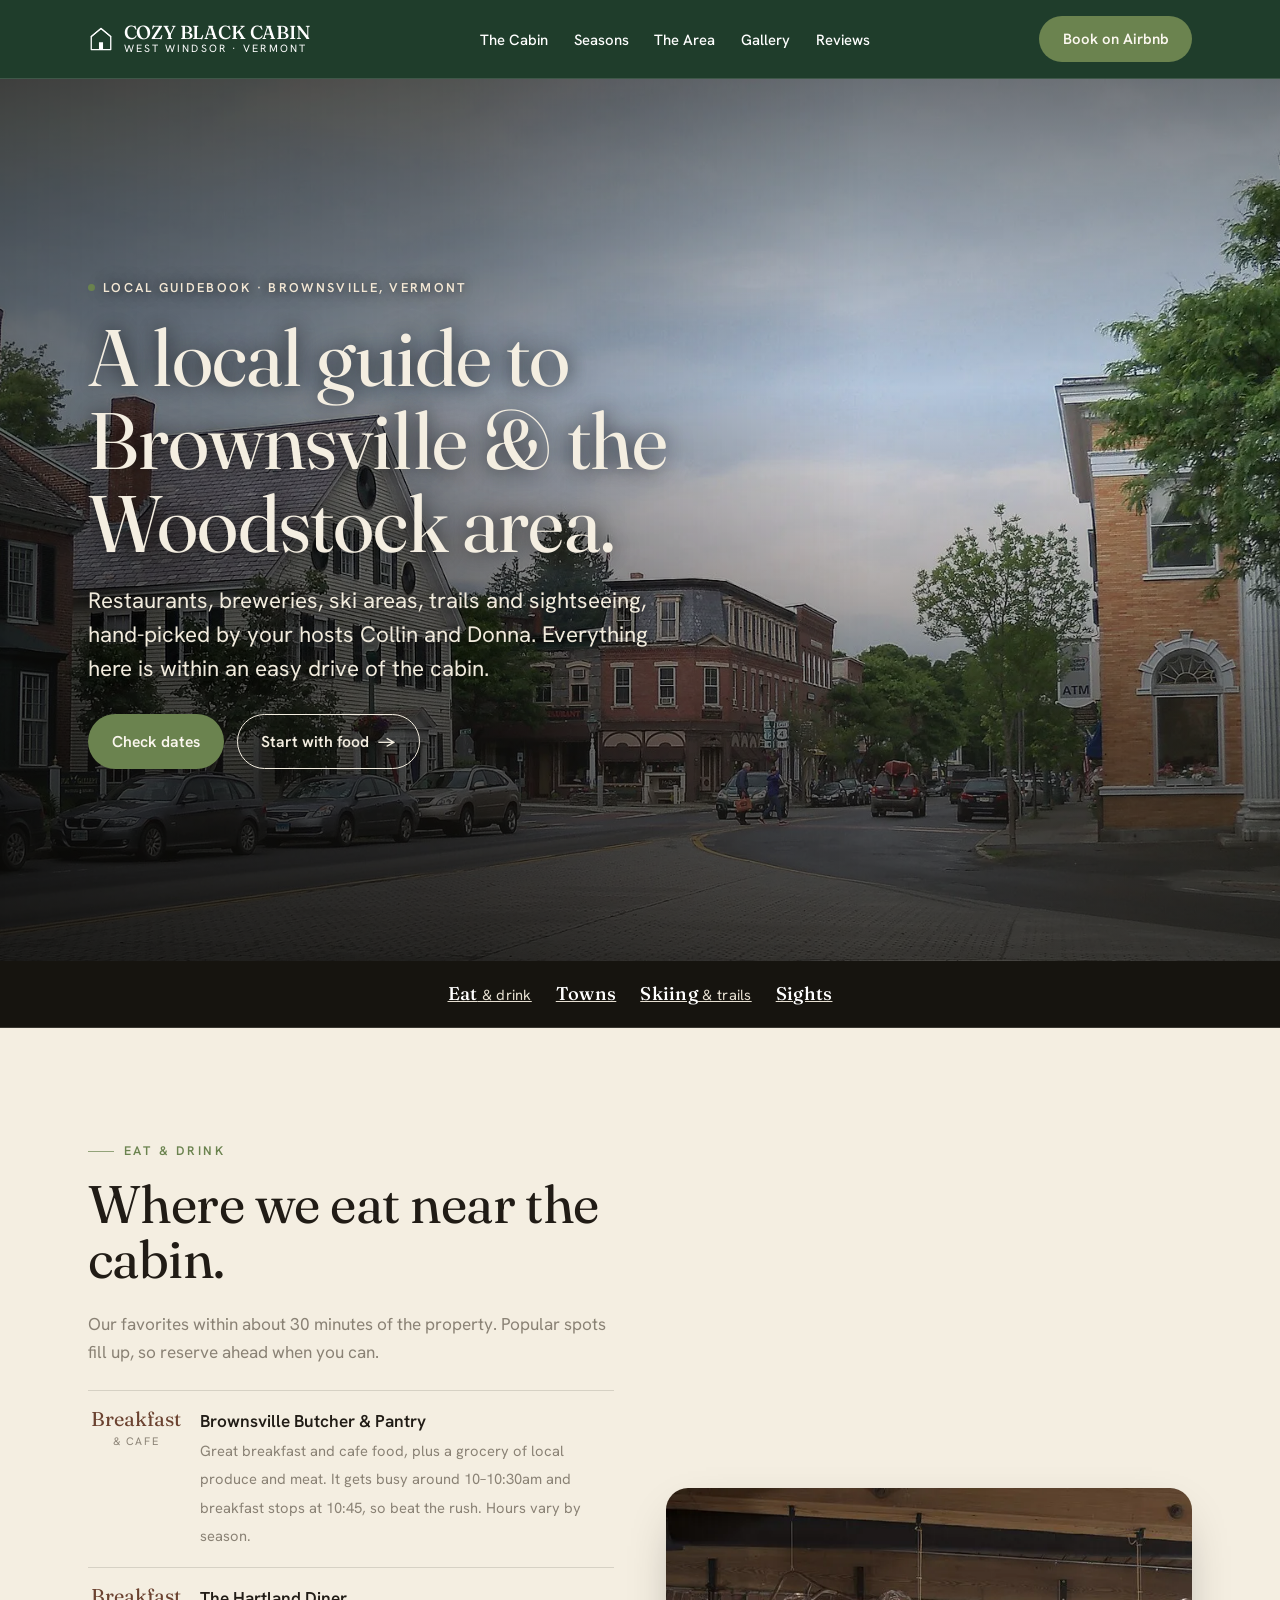
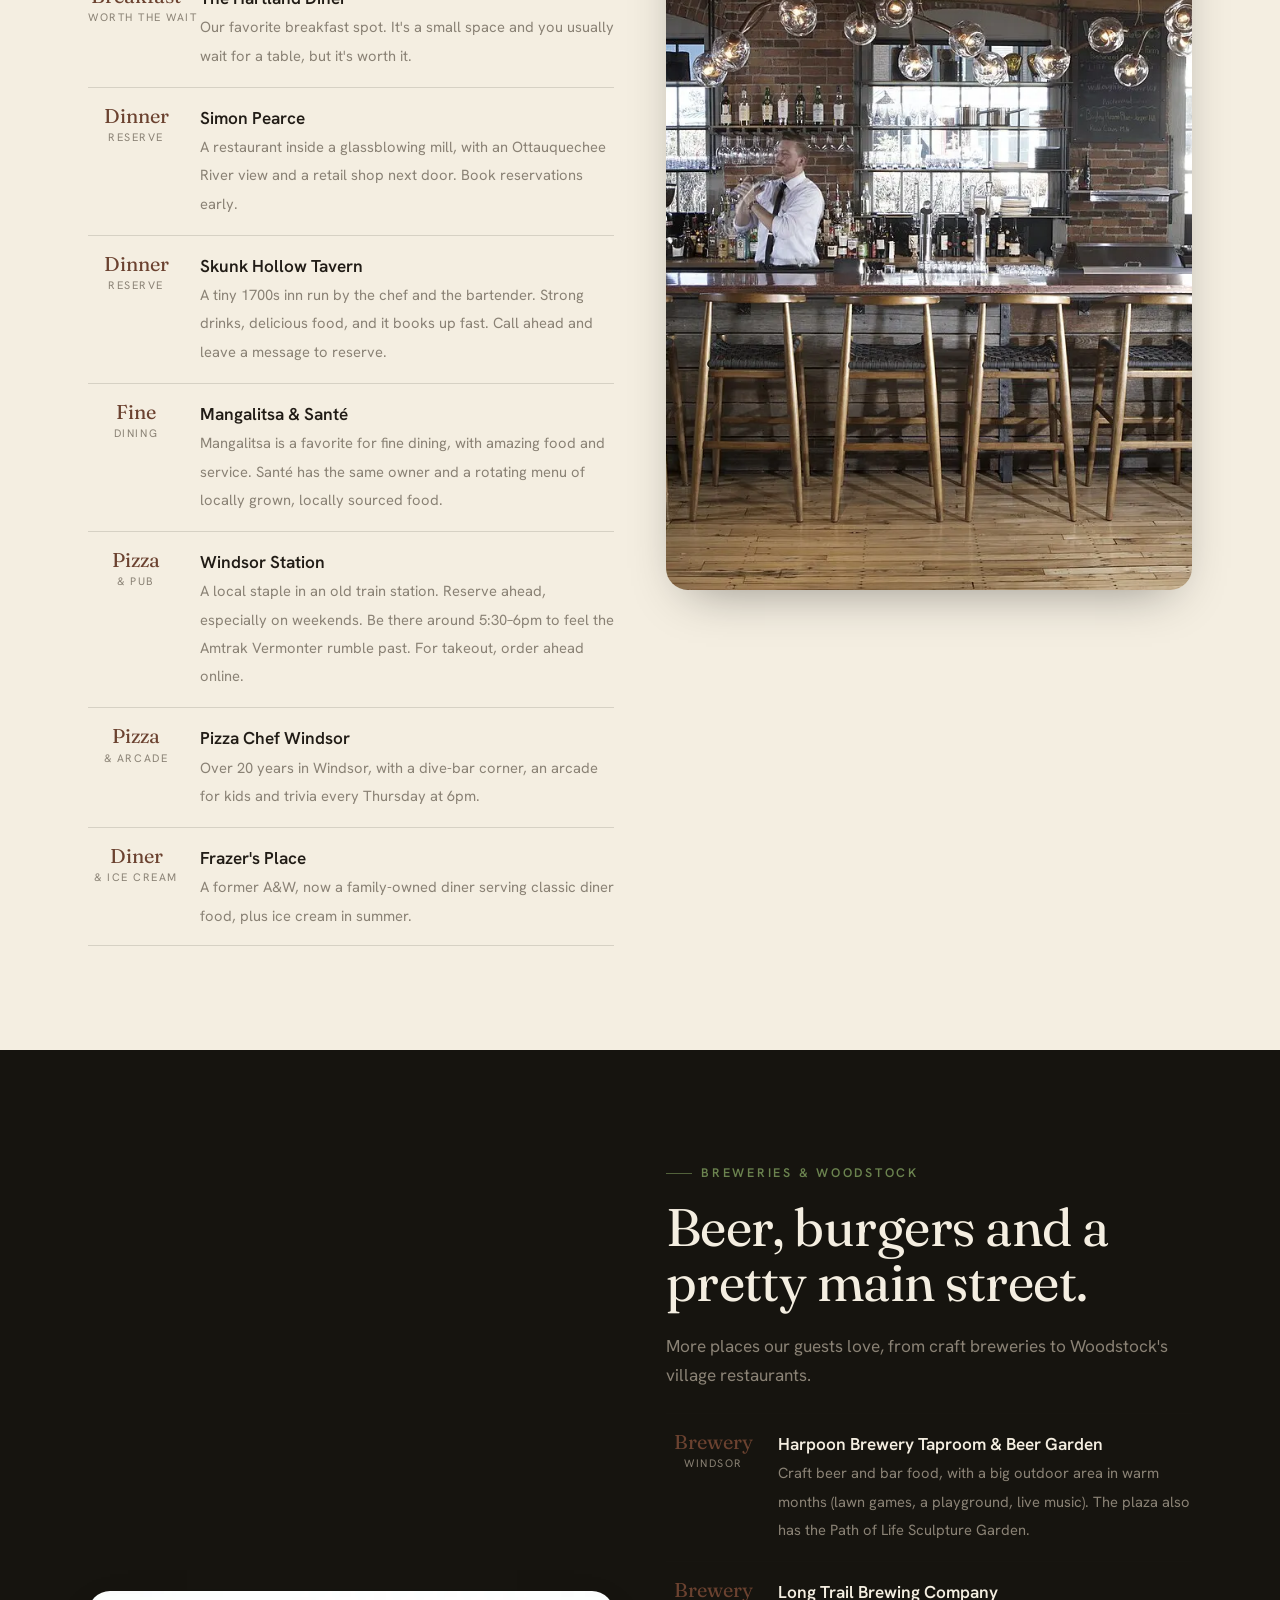
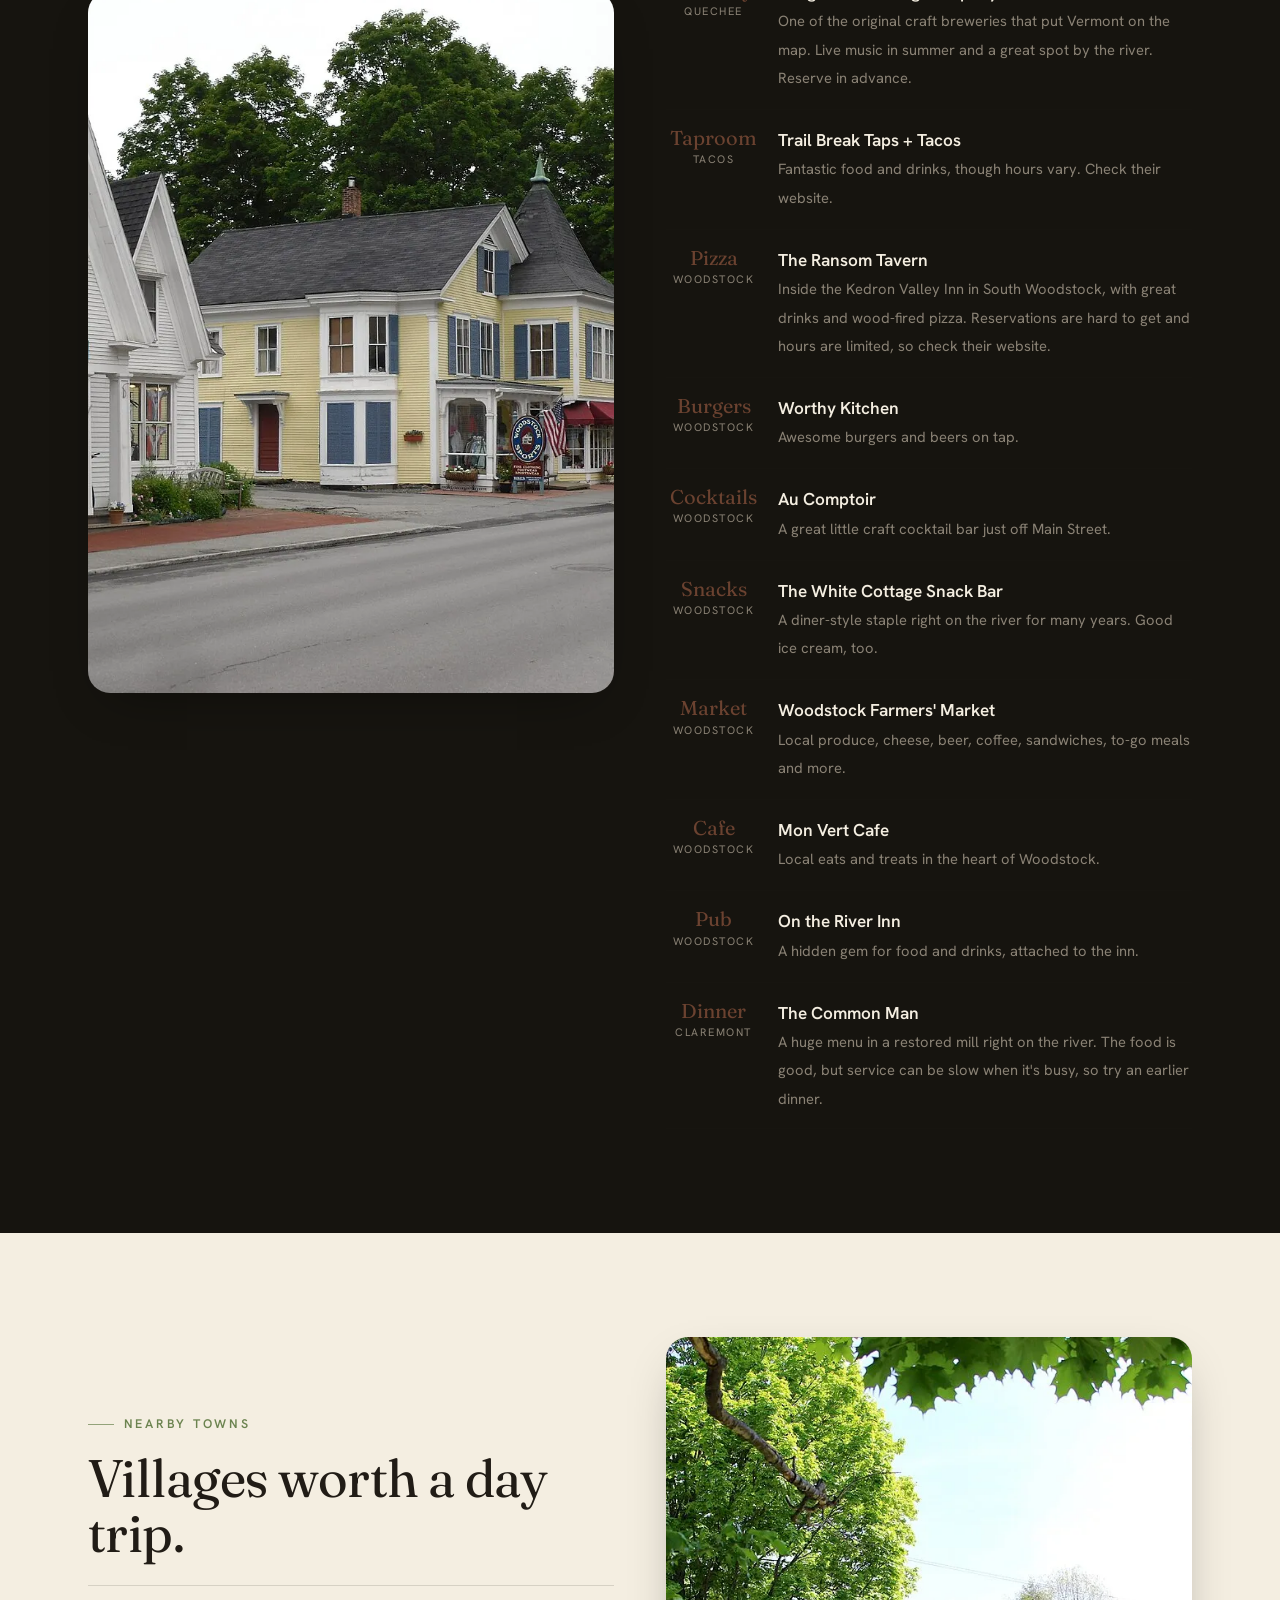
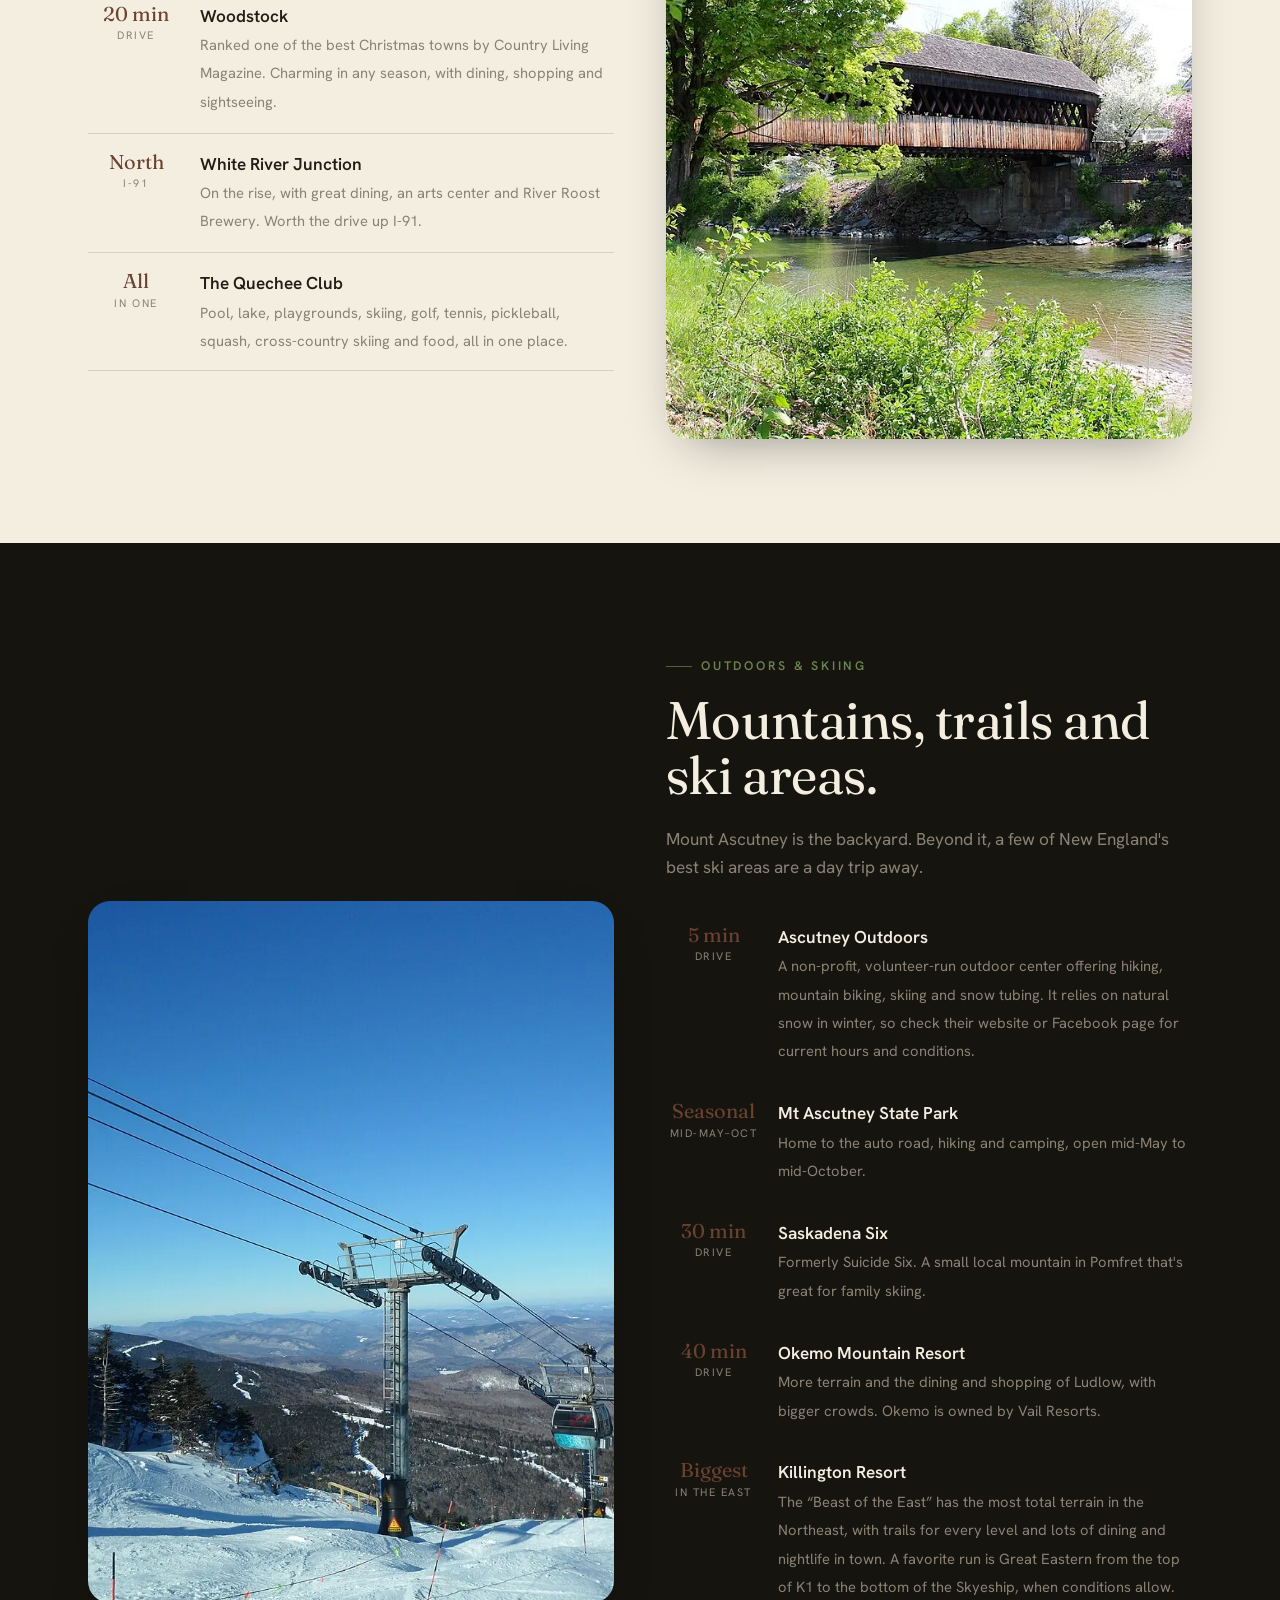
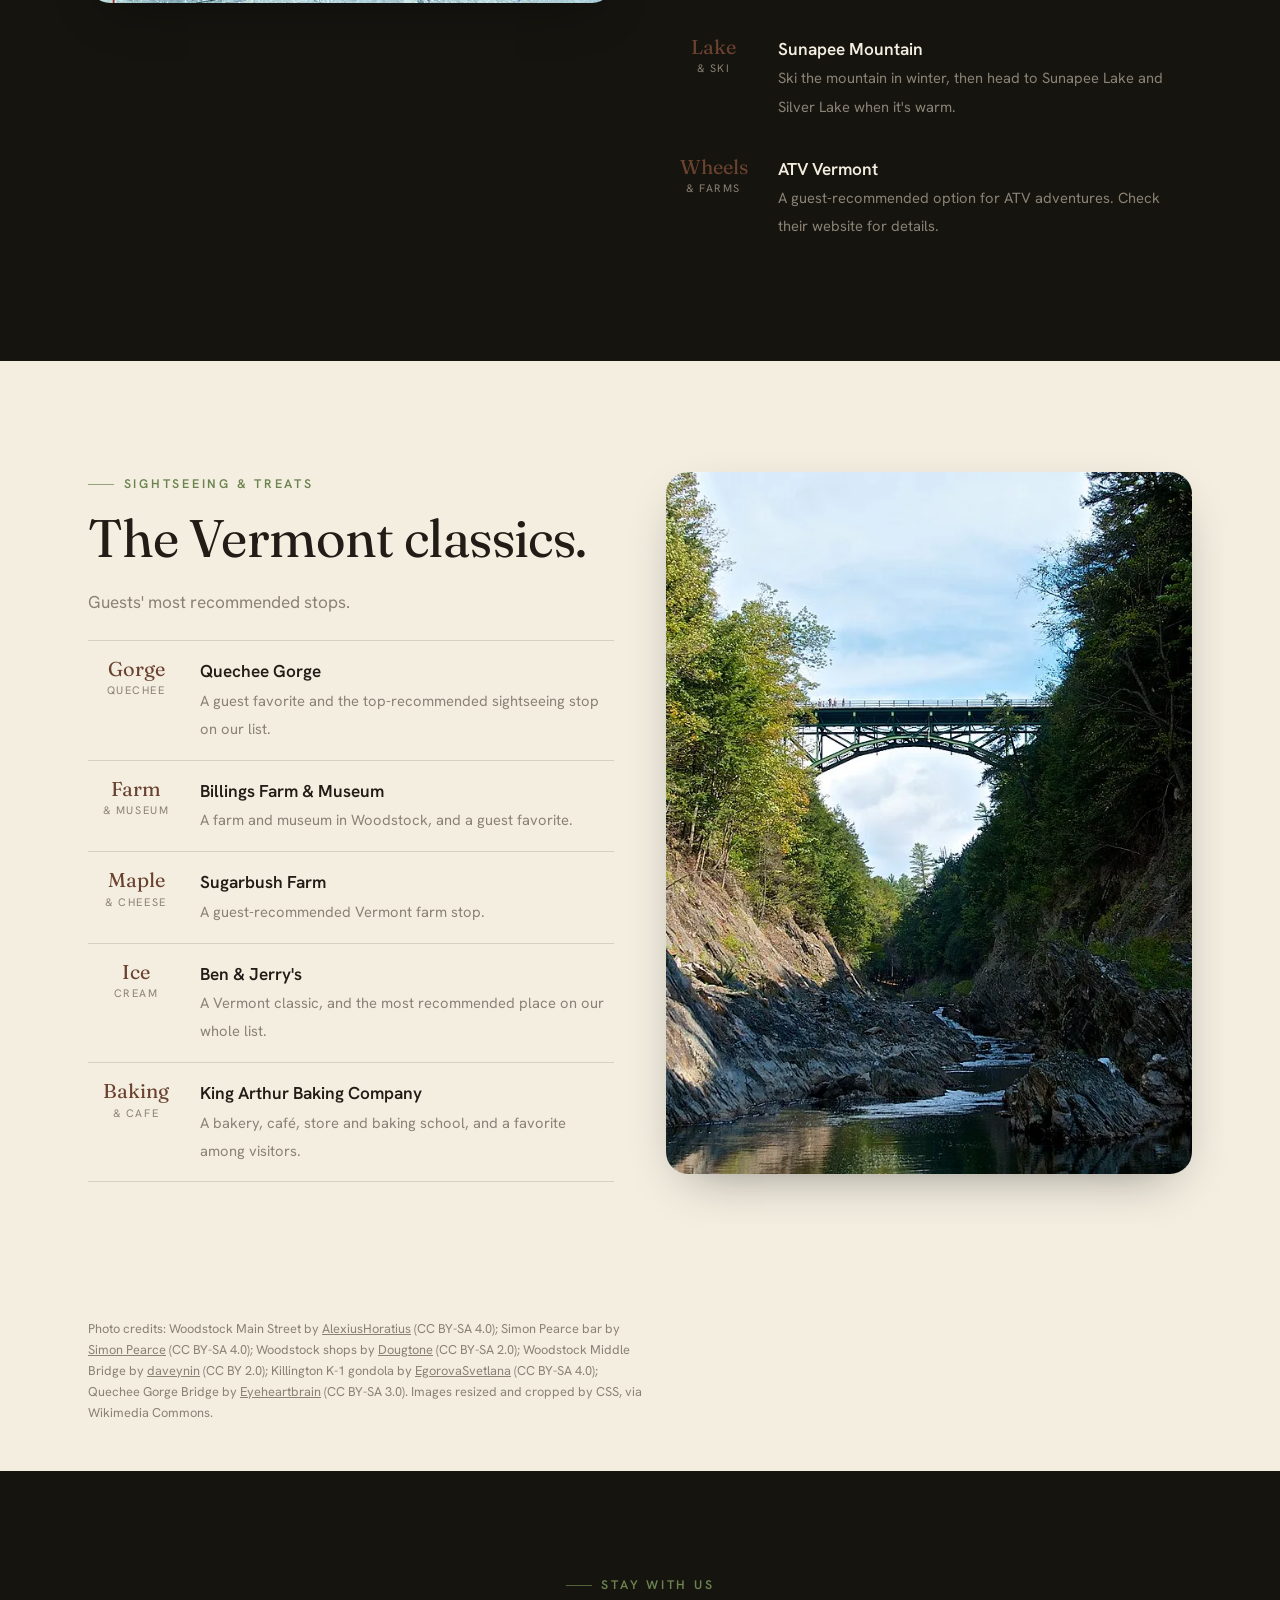
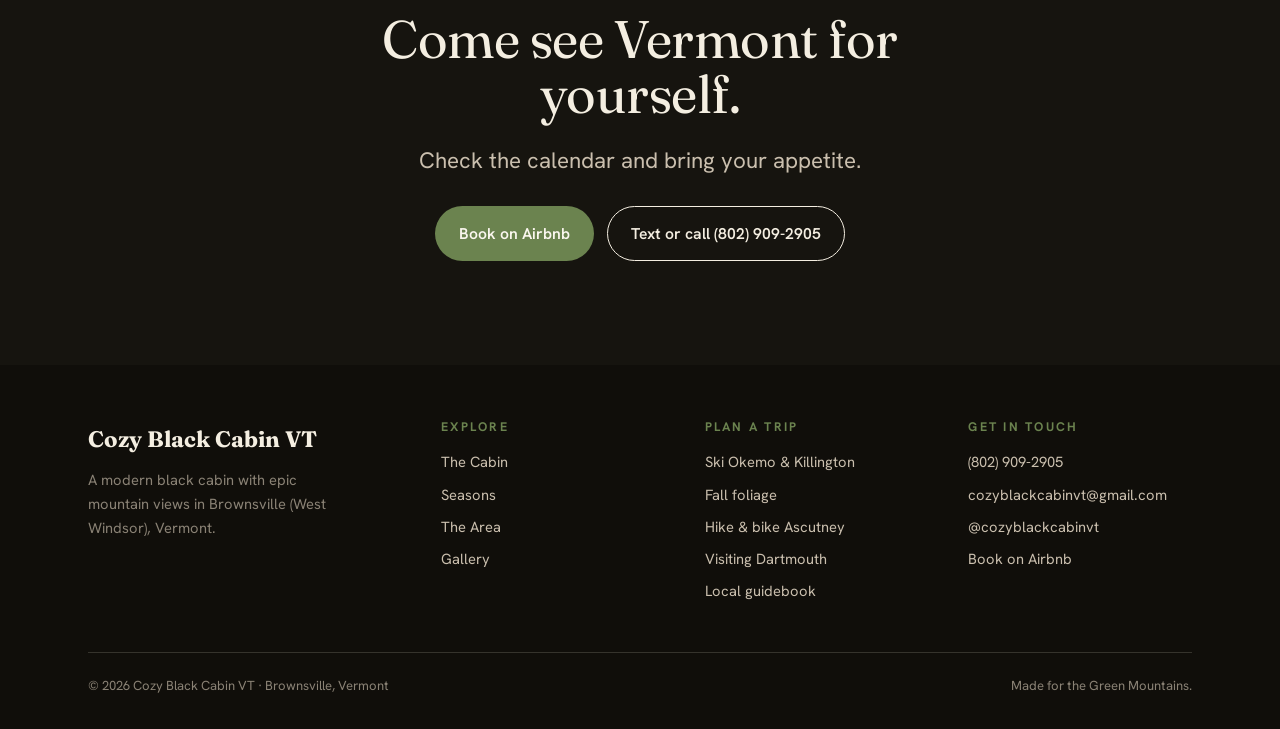
==== commit 1c4f50ce: "Update guidebook page and photos Co-Authored-By: Claude Sonnet 5.5 <noreply@anthropic.com>" ====
--- a/brownsville-vermont-guidebook.html
+++ b/brownsville-vermont-guidebook.html
@@ -16,7 +16,7 @@
 <meta property="og:title" content="Brownsville &amp; Woodstock VT Guidebook — Cozy Black Cabin VT">
 <meta property="og:description" content="Where to eat, ski, hike and explore near Woodstock and Mount Ascutney, picked by local Superhosts.">
 <meta property="og:url" content="https://cozyblackcabinvt.com/brownsville-vermont-guidebook">
-<meta property="og:image" content="https://cozyblackcabinvt.com/assets/photos/cabin-14.webp">
+<meta property="og:image" content="https://cozyblackcabinvt.com/assets/photos/guidebook-hero.webp">
 <meta name="twitter:card" content="summary_large_image">
 
 <!-- Fonts -->
@@ -81,7 +81,7 @@
 
 <!-- ============ HERO ============ -->
 <section class="hero">
-  <img class="hero-img" src="/assets/photos/cabin-14.webp" fetchpriority="high" alt="Mount Ascutney seen over the deck railing">
+  <img class="hero-img" src="/assets/photos/guidebook-hero.webp" fetchpriority="high" alt="Main Street in downtown Woodstock, Vermont">
   <div class="wrap">
     <span class="hero-tag"><span class="dot"></span> Local guidebook &middot; Brownsville, Vermont</span>
     <h1>A local guide to Brownsville &amp; the Woodstock area.</h1>
@@ -121,14 +121,14 @@
       </ul>
     </div>
     <div class="area-figure reveal">
-      <img loading="lazy" decoding="async" src="/assets/photos/cabin-24.webp" alt="Deck dining table with Mount Ascutney beyond">
+      <img loading="lazy" decoding="async" src="/assets/photos/guidebook-eat.webp" alt="The bar at Simon Pearce Restaurant in Quechee, Vermont">
     </div>
   </div>
 </section>
 <section class="seasons" id="drink">
   <div class="wrap split">
     <div class="area-figure reveal">
-      <img loading="lazy" decoding="async" src="/assets/photos/cabin-29.webp" alt="Adirondack chairs beside the hot tub on the deck">
+      <img loading="lazy" decoding="async" src="/assets/photos/guidebook-drink.webp" alt="Shops and historic houses in Woodstock, Vermont">
     </div>
     <div class="reveal">
       <span class="eyebrow">Breweries &amp; Woodstock</span>
@@ -163,14 +163,14 @@
       </ul>
     </div>
     <div class="area-figure reveal">
-      <img loading="lazy" decoding="async" src="/assets/photos/cabin-13.webp" alt="Fire pit and Adirondack chairs facing Mount Ascutney">
+      <img loading="lazy" decoding="async" src="/assets/photos/guidebook-towns.webp" alt="The covered Middle Bridge over the Ottauquechee River in Woodstock, Vermont">
     </div>
   </div>
 </section>
 <section class="seasons" id="outdoors">
   <div class="wrap split">
     <div class="area-figure reveal">
-      <img loading="lazy" decoding="async" src="/assets/photos/cabin-15.webp" alt="Mount Ascutney rising above the lawn and pines">
+      <img loading="lazy" decoding="async" src="/assets/photos/guidebook-outdoors.webp" alt="The K-1 gondola above the slopes at Killington">
     </div>
     <div class="reveal">
       <span class="eyebrow">Outdoors &amp; skiing</span>
@@ -203,10 +203,14 @@
       </ul>
     </div>
     <div class="area-figure reveal">
-      <img loading="lazy" decoding="async" src="/assets/photos/cabin-14.webp" alt="Mount Ascutney seen over the deck railing">
-    </div>
-  </div>
-</section>
+      <img loading="lazy" decoding="async" src="/assets/photos/guidebook-sights.webp" alt="The Quechee Gorge bridge spanning the gorge in Vermont">
+    </div>
+  </div>
+</section>
+<section style="padding-block:2rem">
+  <div class="wrap"><p class="stone" style="font-size:.8rem;max-width:80ch">Photo credits: Woodstock Main Street by <a href="https://commons.wikimedia.org/wiki/File:Downtown_Woodstock_Vermont_5.JPG">AlexiusHoratius</a> (CC BY-SA 4.0); Simon Pearce bar by <a href="https://commons.wikimedia.org/wiki/File:Simon_Pearce_Restaurant_%26_Bar_in_Quechee,_Vermont.jpg">Simon Pearce</a> (CC BY-SA 4.0); Woodstock shops by <a href="https://commons.wikimedia.org/wiki/File:Woodstock,_Vermont_-_4880399281.jpg">Dougtone</a> (CC BY-SA 2.0); Woodstock Middle Bridge by <a href="https://commons.wikimedia.org/wiki/File:Daveynin_-_Woodstock_Middle_Bridge.jpg">daveynin</a> (CC BY 2.0); Killington K-1 gondola by <a href="https://commons.wikimedia.org/wiki/File:Express_gondola_K-1_Killington_Ski_Area.jpg">EgorovaSvetlana</a> (CC BY-SA 4.0); Quechee Gorge Bridge by <a href="https://commons.wikimedia.org/wiki/File:Quechee_Gorge_Bridge.jpg">Eyeheartbrain</a> (CC BY-SA 3.0). Images resized and cropped by CSS, via Wikimedia Commons.</p></div>
+</section>
+
 <!-- ============ CTA BAND ============ -->
 <section class="cta-band">
   <div class="wrap inner">
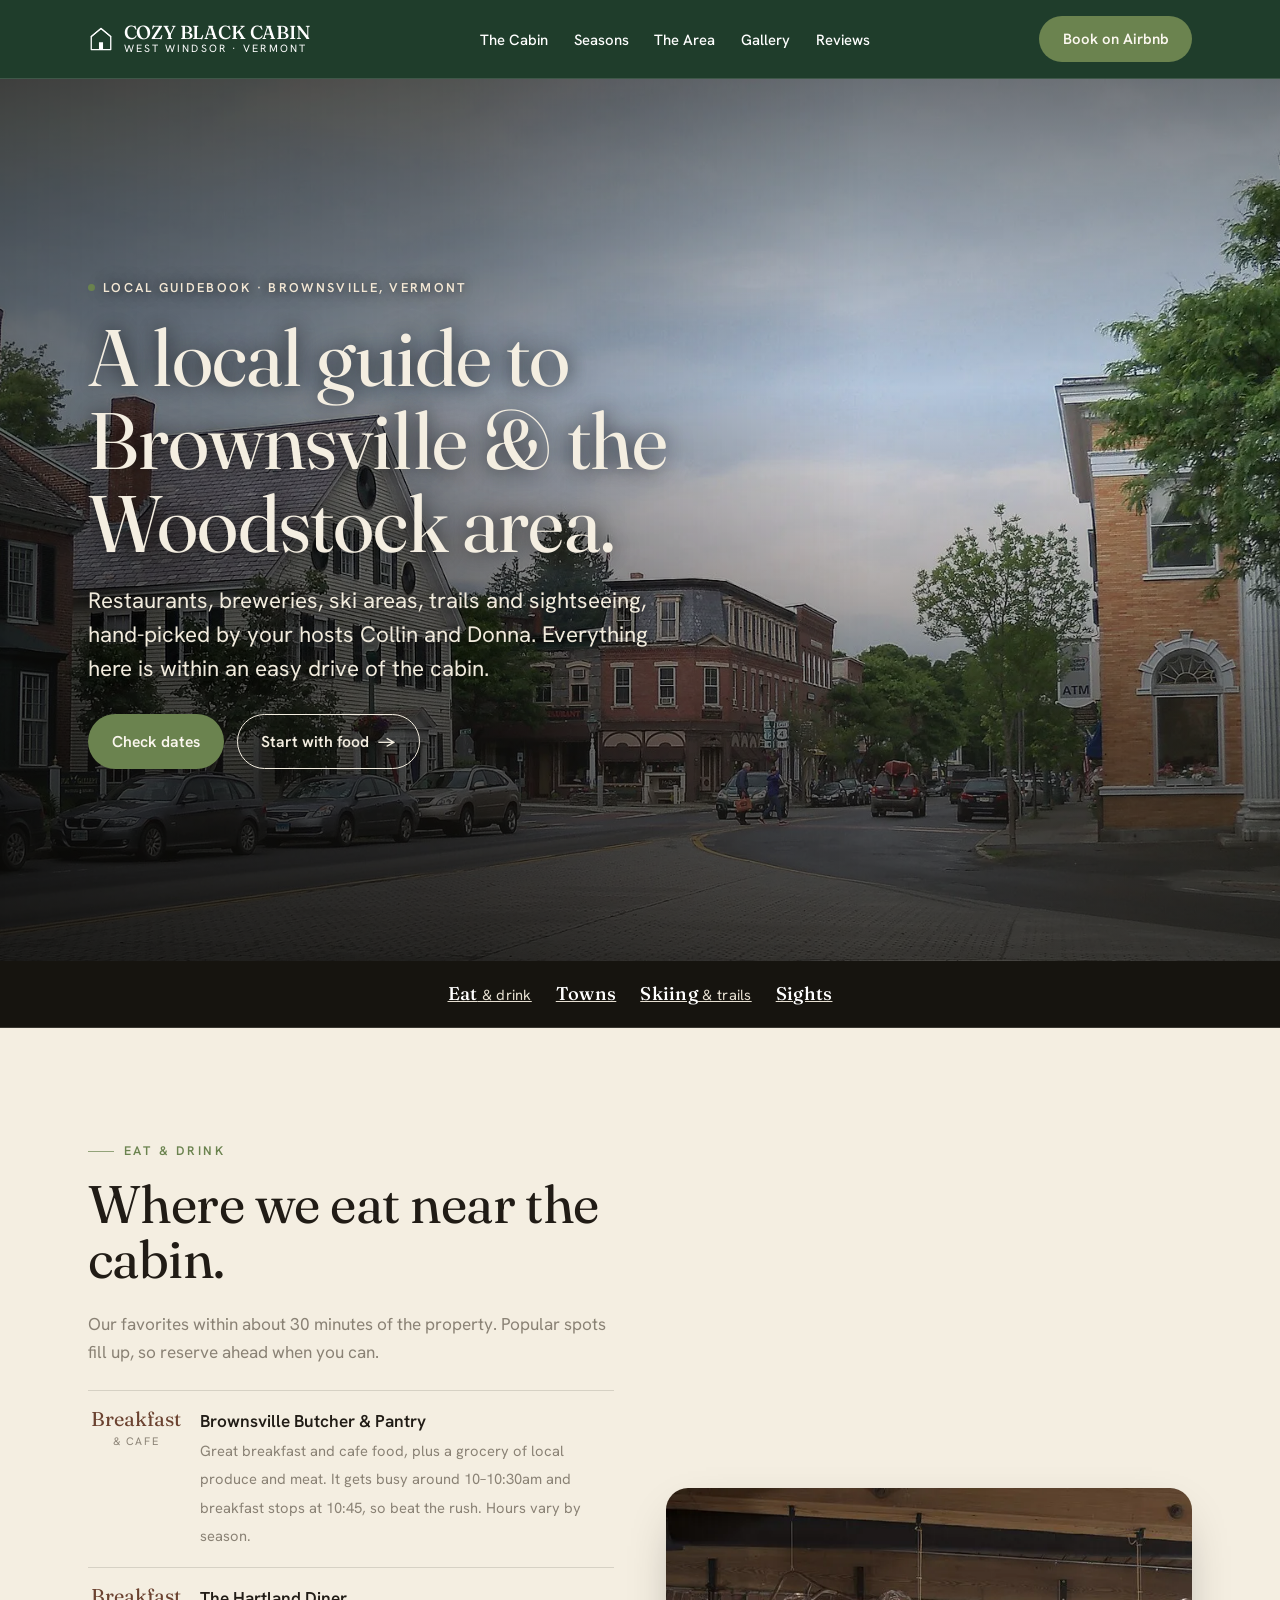
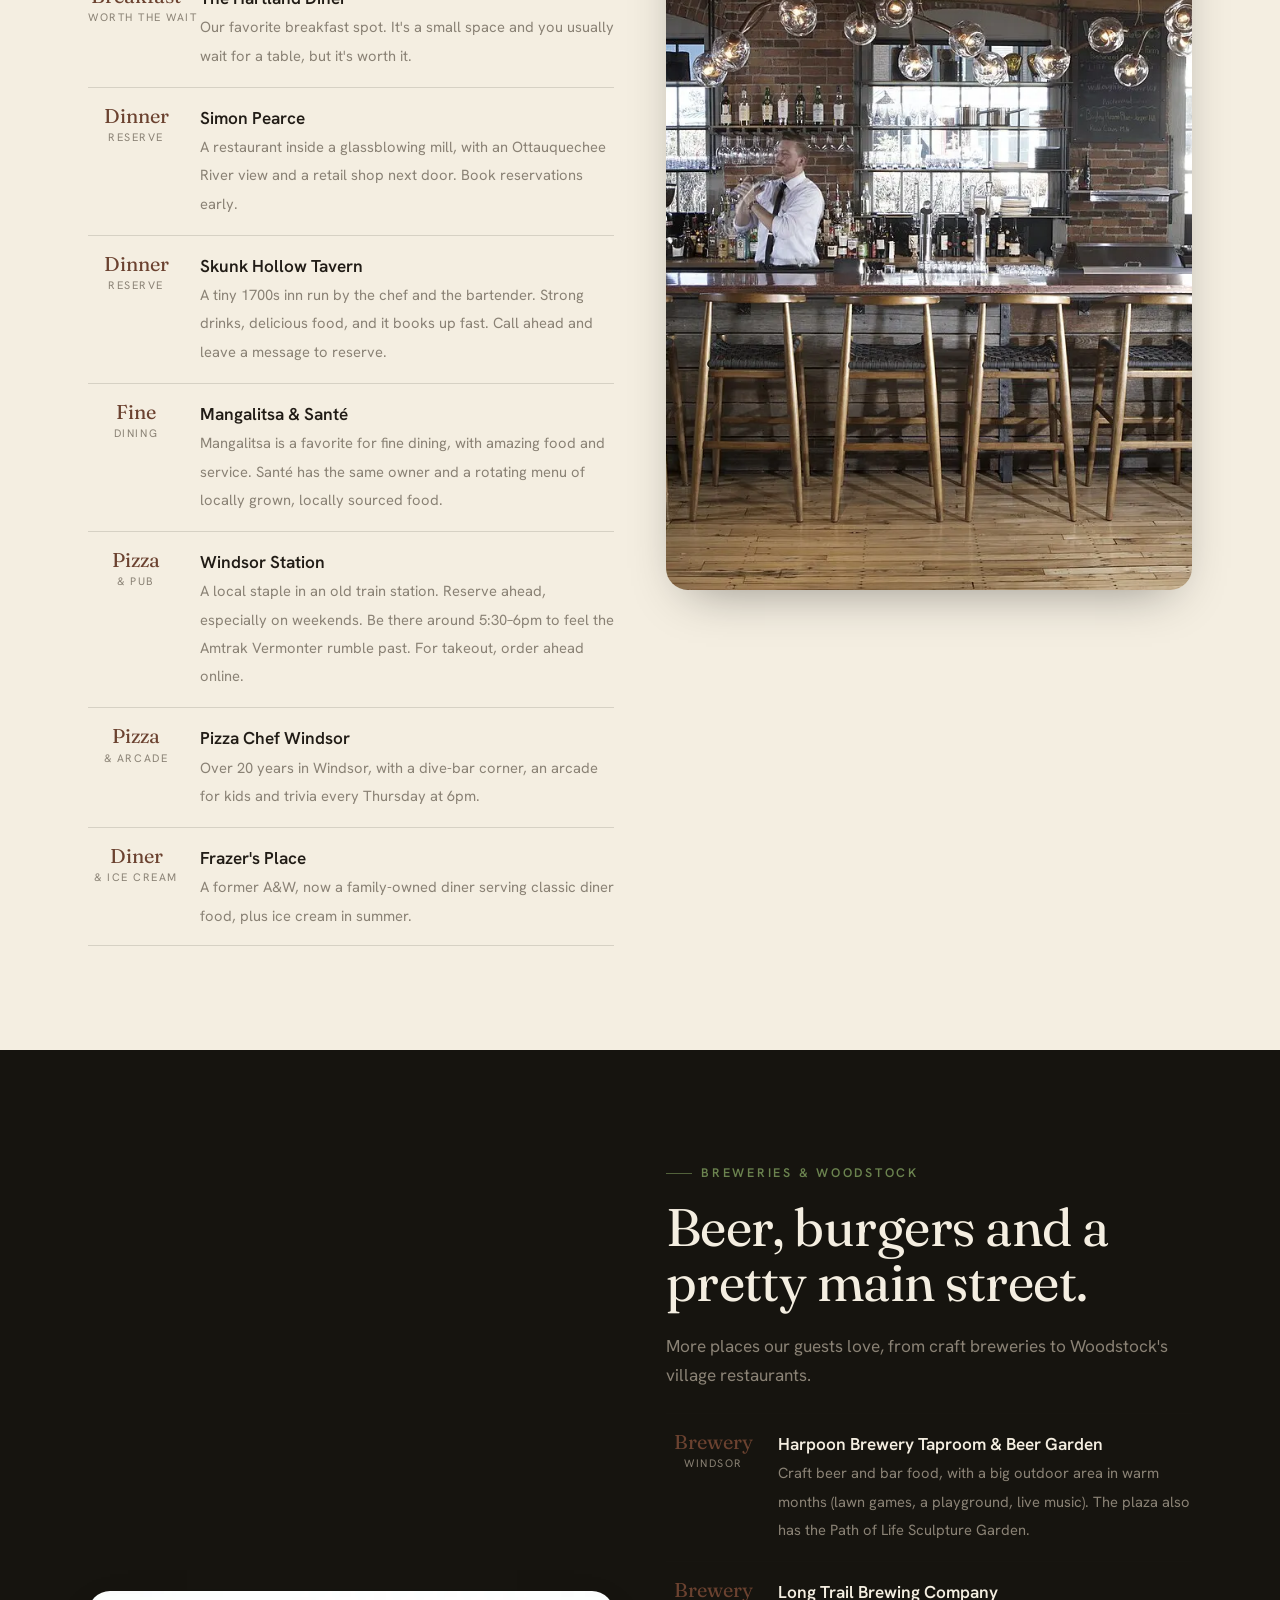
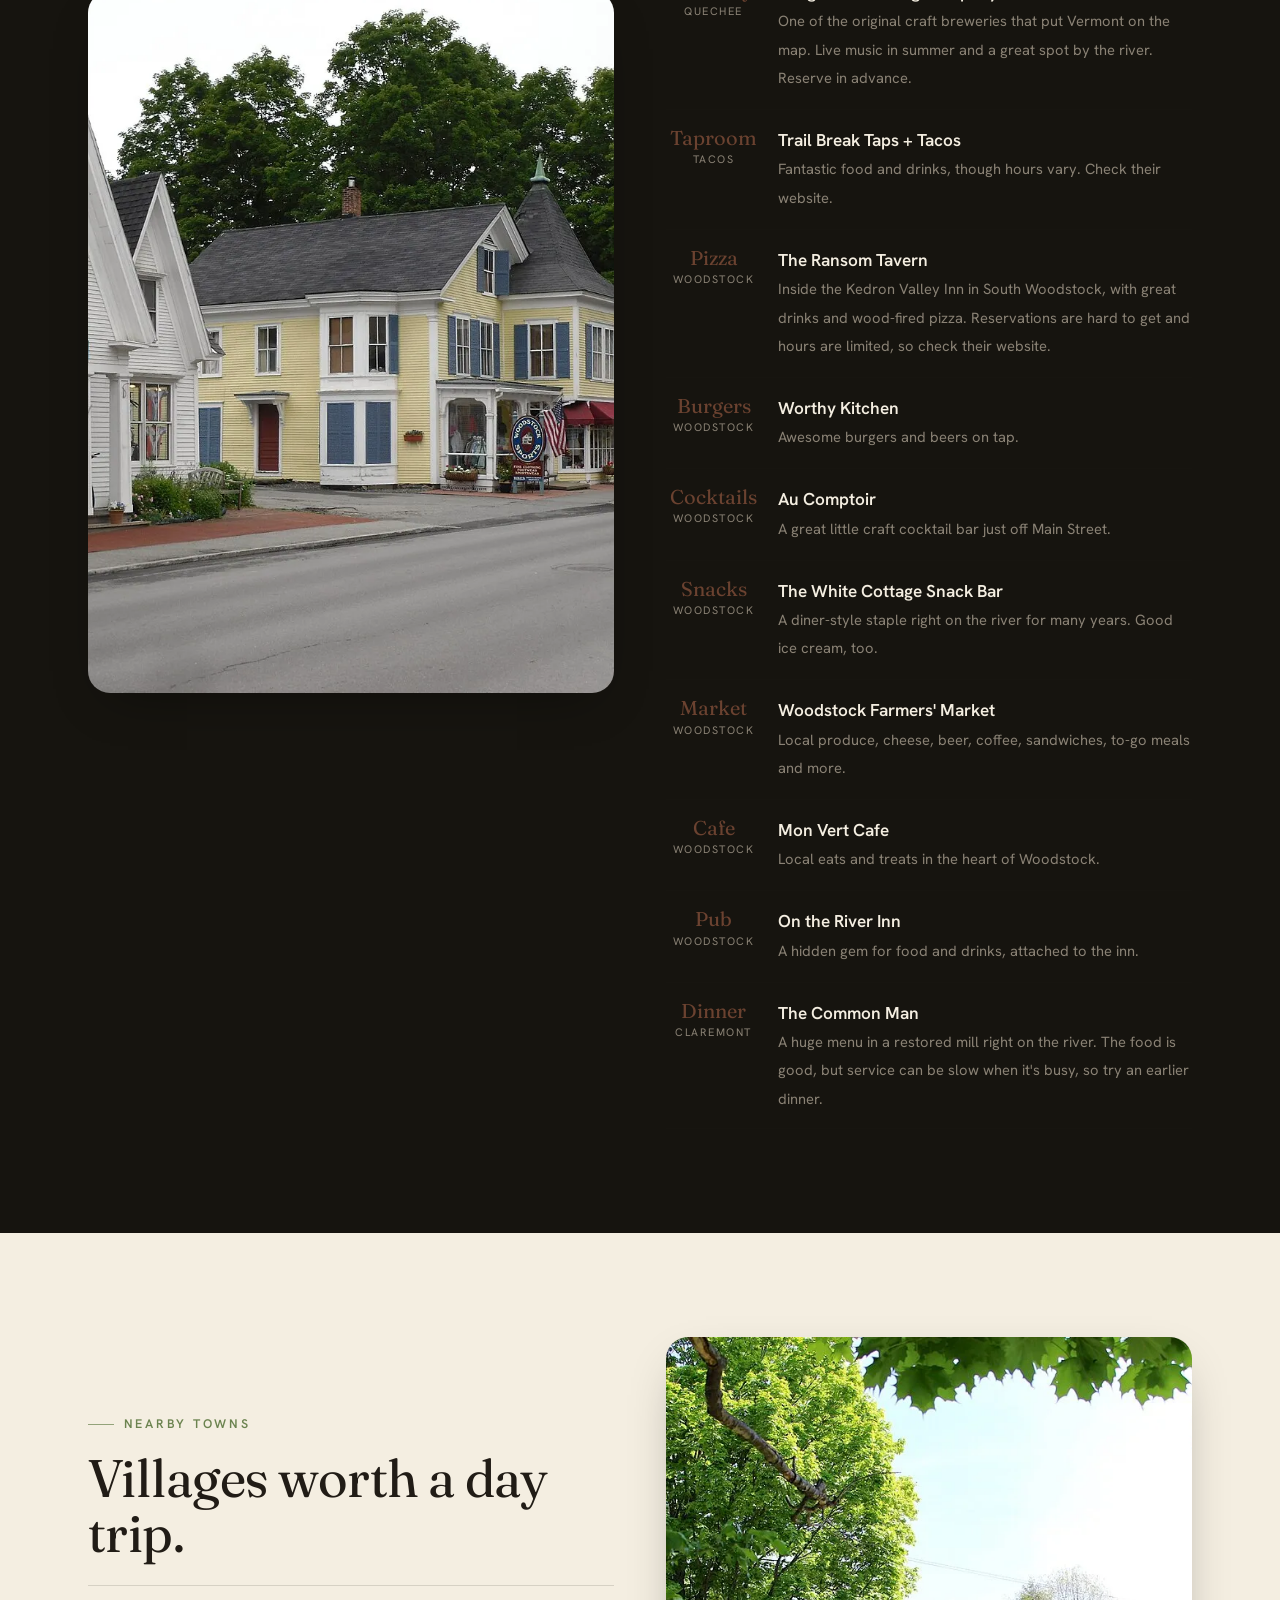
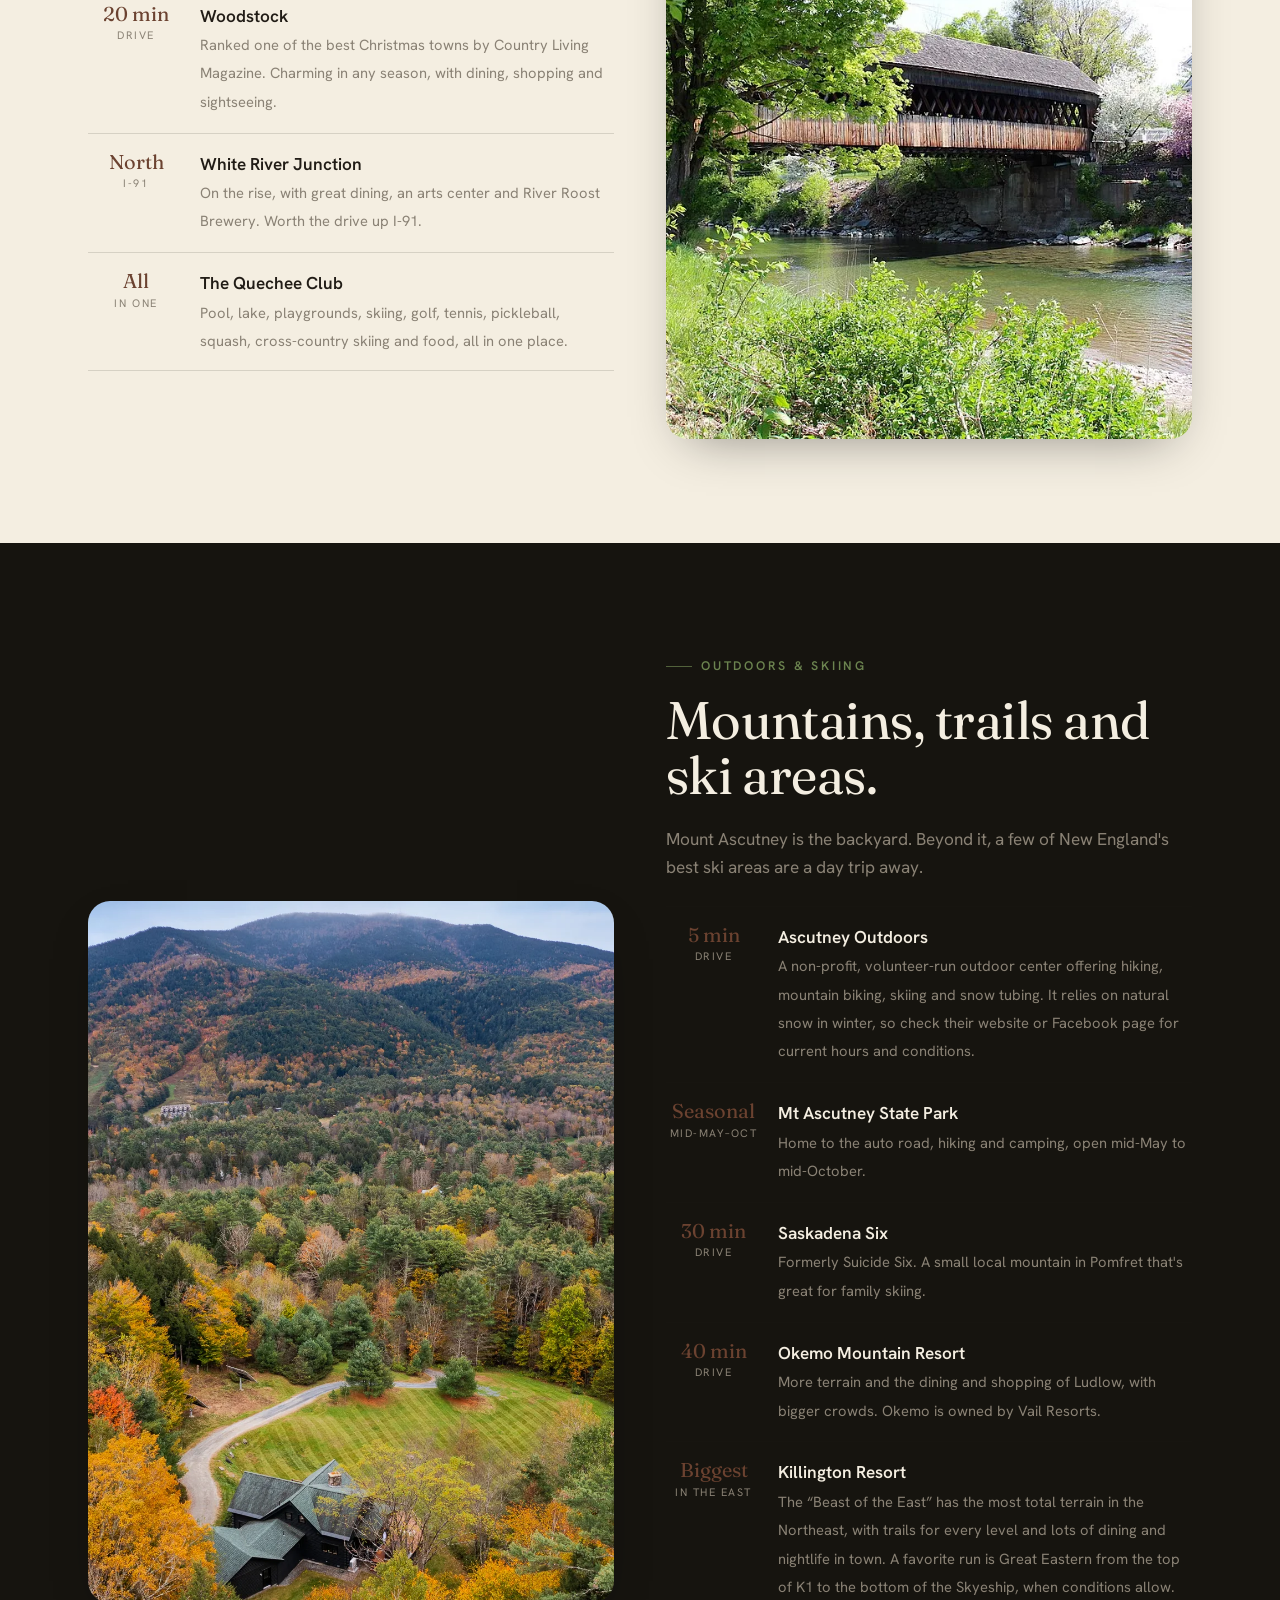
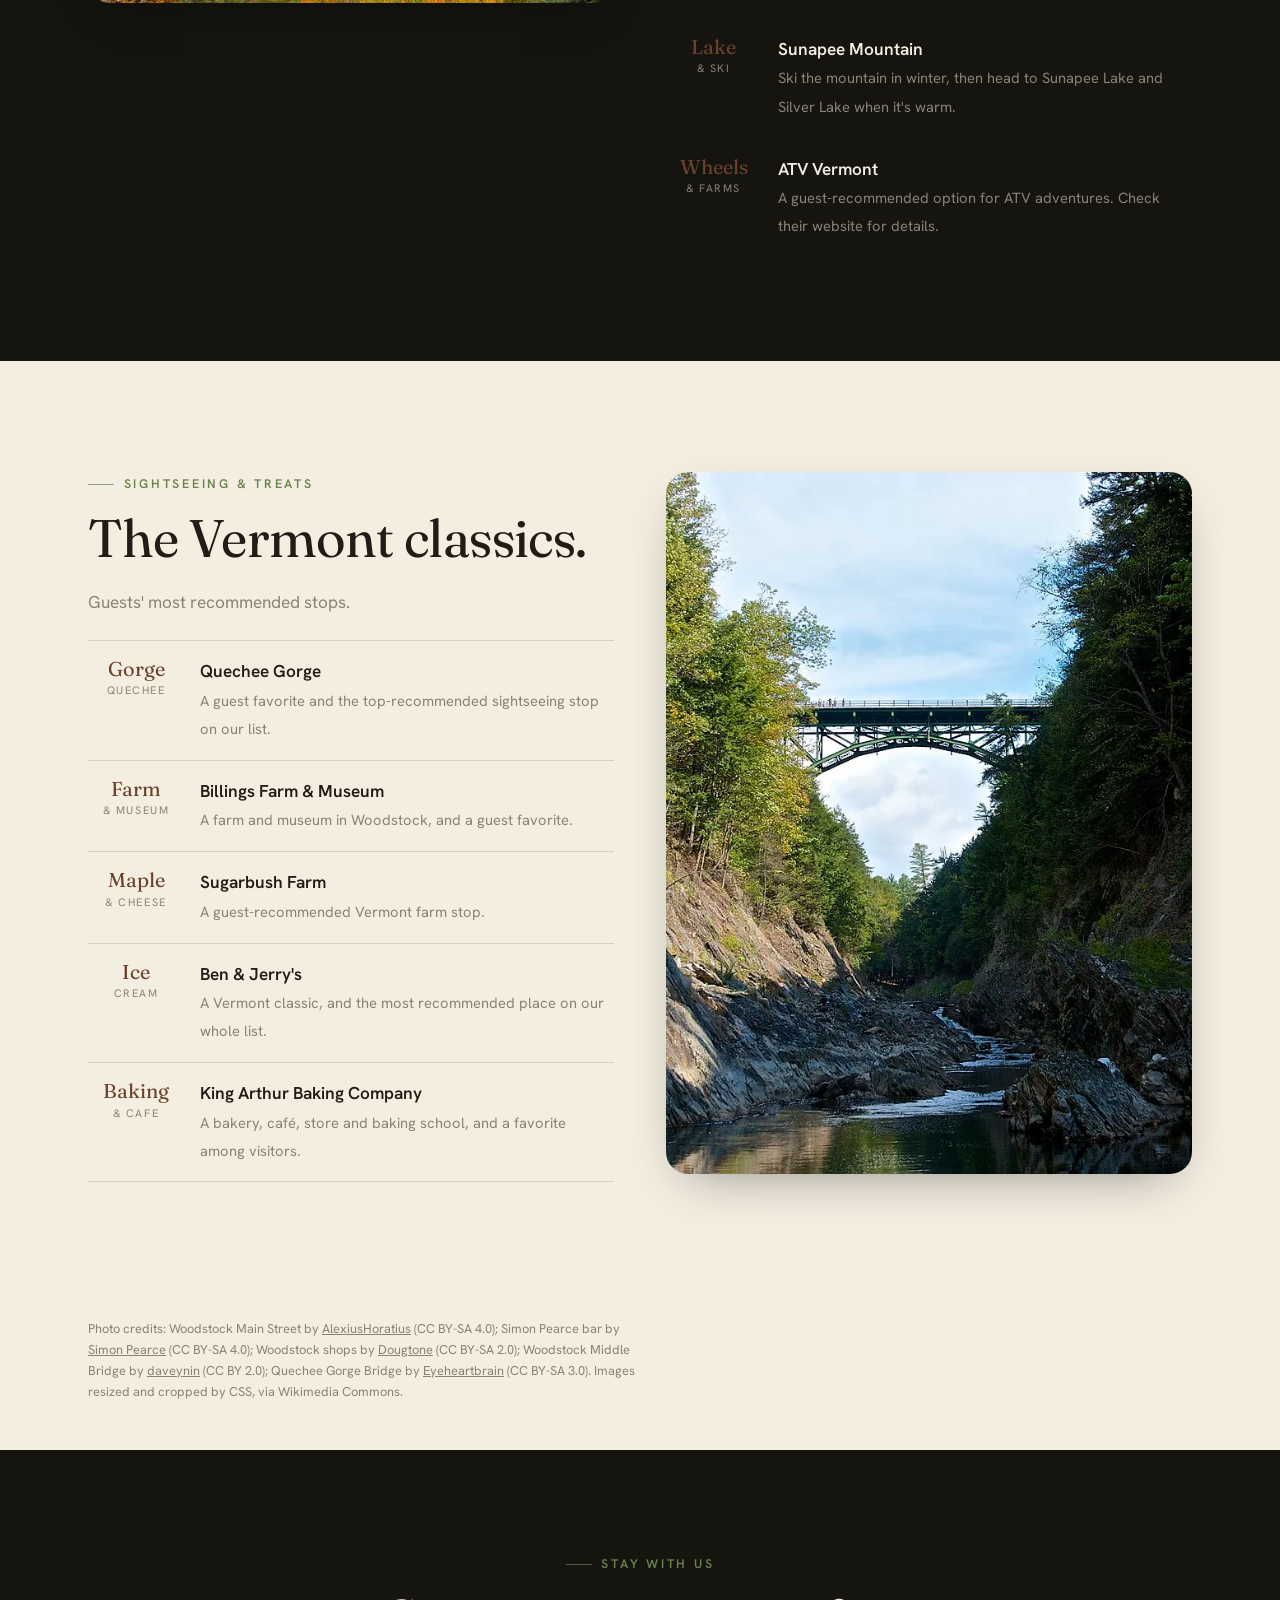
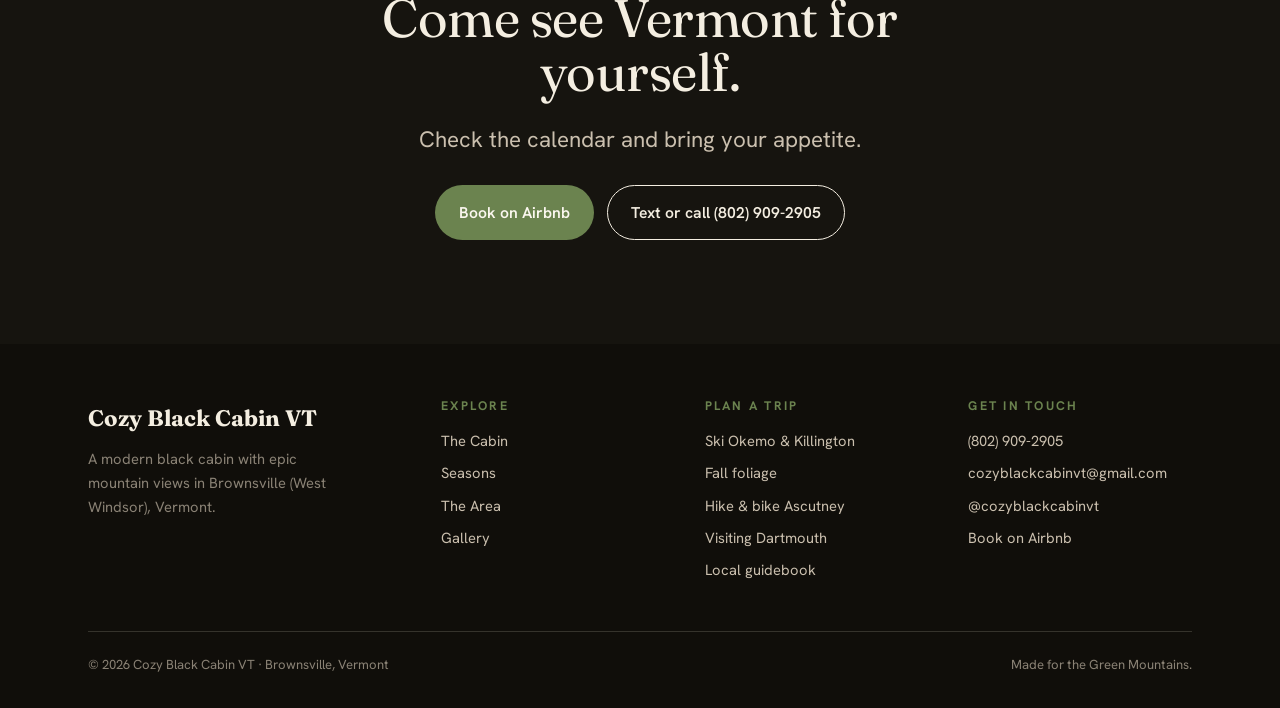
==== commit bda8a4ab: "Use Ascutney aerial in outdoors section Co-Authored-By: Claude Sonnet 5.5 <noreply@anthropic.com>" ====
--- a/brownsville-vermont-guidebook.html
+++ b/brownsville-vermont-guidebook.html
@@ -170,7 +170,7 @@
 <section class="seasons" id="outdoors">
   <div class="wrap split">
     <div class="area-figure reveal">
-      <img loading="lazy" decoding="async" src="/assets/photos/guidebook-outdoors.webp" alt="The K-1 gondola above the slopes at Killington">
+      <img loading="lazy" decoding="async" src="/assets/photos/cabin-01.webp" alt="Mount Ascutney rising above the cabin and surrounding fall foliage">
     </div>
     <div class="reveal">
       <span class="eyebrow">Outdoors &amp; skiing</span>
@@ -208,7 +208,7 @@
   </div>
 </section>
 <section style="padding-block:2rem">
-  <div class="wrap"><p class="stone" style="font-size:.8rem;max-width:80ch">Photo credits: Woodstock Main Street by <a href="https://commons.wikimedia.org/wiki/File:Downtown_Woodstock_Vermont_5.JPG">AlexiusHoratius</a> (CC BY-SA 4.0); Simon Pearce bar by <a href="https://commons.wikimedia.org/wiki/File:Simon_Pearce_Restaurant_%26_Bar_in_Quechee,_Vermont.jpg">Simon Pearce</a> (CC BY-SA 4.0); Woodstock shops by <a href="https://commons.wikimedia.org/wiki/File:Woodstock,_Vermont_-_4880399281.jpg">Dougtone</a> (CC BY-SA 2.0); Woodstock Middle Bridge by <a href="https://commons.wikimedia.org/wiki/File:Daveynin_-_Woodstock_Middle_Bridge.jpg">daveynin</a> (CC BY 2.0); Killington K-1 gondola by <a href="https://commons.wikimedia.org/wiki/File:Express_gondola_K-1_Killington_Ski_Area.jpg">EgorovaSvetlana</a> (CC BY-SA 4.0); Quechee Gorge Bridge by <a href="https://commons.wikimedia.org/wiki/File:Quechee_Gorge_Bridge.jpg">Eyeheartbrain</a> (CC BY-SA 3.0). Images resized and cropped by CSS, via Wikimedia Commons.</p></div>
+  <div class="wrap"><p class="stone" style="font-size:.8rem;max-width:80ch">Photo credits: Woodstock Main Street by <a href="https://commons.wikimedia.org/wiki/File:Downtown_Woodstock_Vermont_5.JPG">AlexiusHoratius</a> (CC BY-SA 4.0); Simon Pearce bar by <a href="https://commons.wikimedia.org/wiki/File:Simon_Pearce_Restaurant_%26_Bar_in_Quechee,_Vermont.jpg">Simon Pearce</a> (CC BY-SA 4.0); Woodstock shops by <a href="https://commons.wikimedia.org/wiki/File:Woodstock,_Vermont_-_4880399281.jpg">Dougtone</a> (CC BY-SA 2.0); Woodstock Middle Bridge by <a href="https://commons.wikimedia.org/wiki/File:Daveynin_-_Woodstock_Middle_Bridge.jpg">daveynin</a> (CC BY 2.0); Quechee Gorge Bridge by <a href="https://commons.wikimedia.org/wiki/File:Quechee_Gorge_Bridge.jpg">Eyeheartbrain</a> (CC BY-SA 3.0). Images resized and cropped by CSS, via Wikimedia Commons.</p></div>
 </section>
 
 <!-- ============ CTA BAND ============ -->
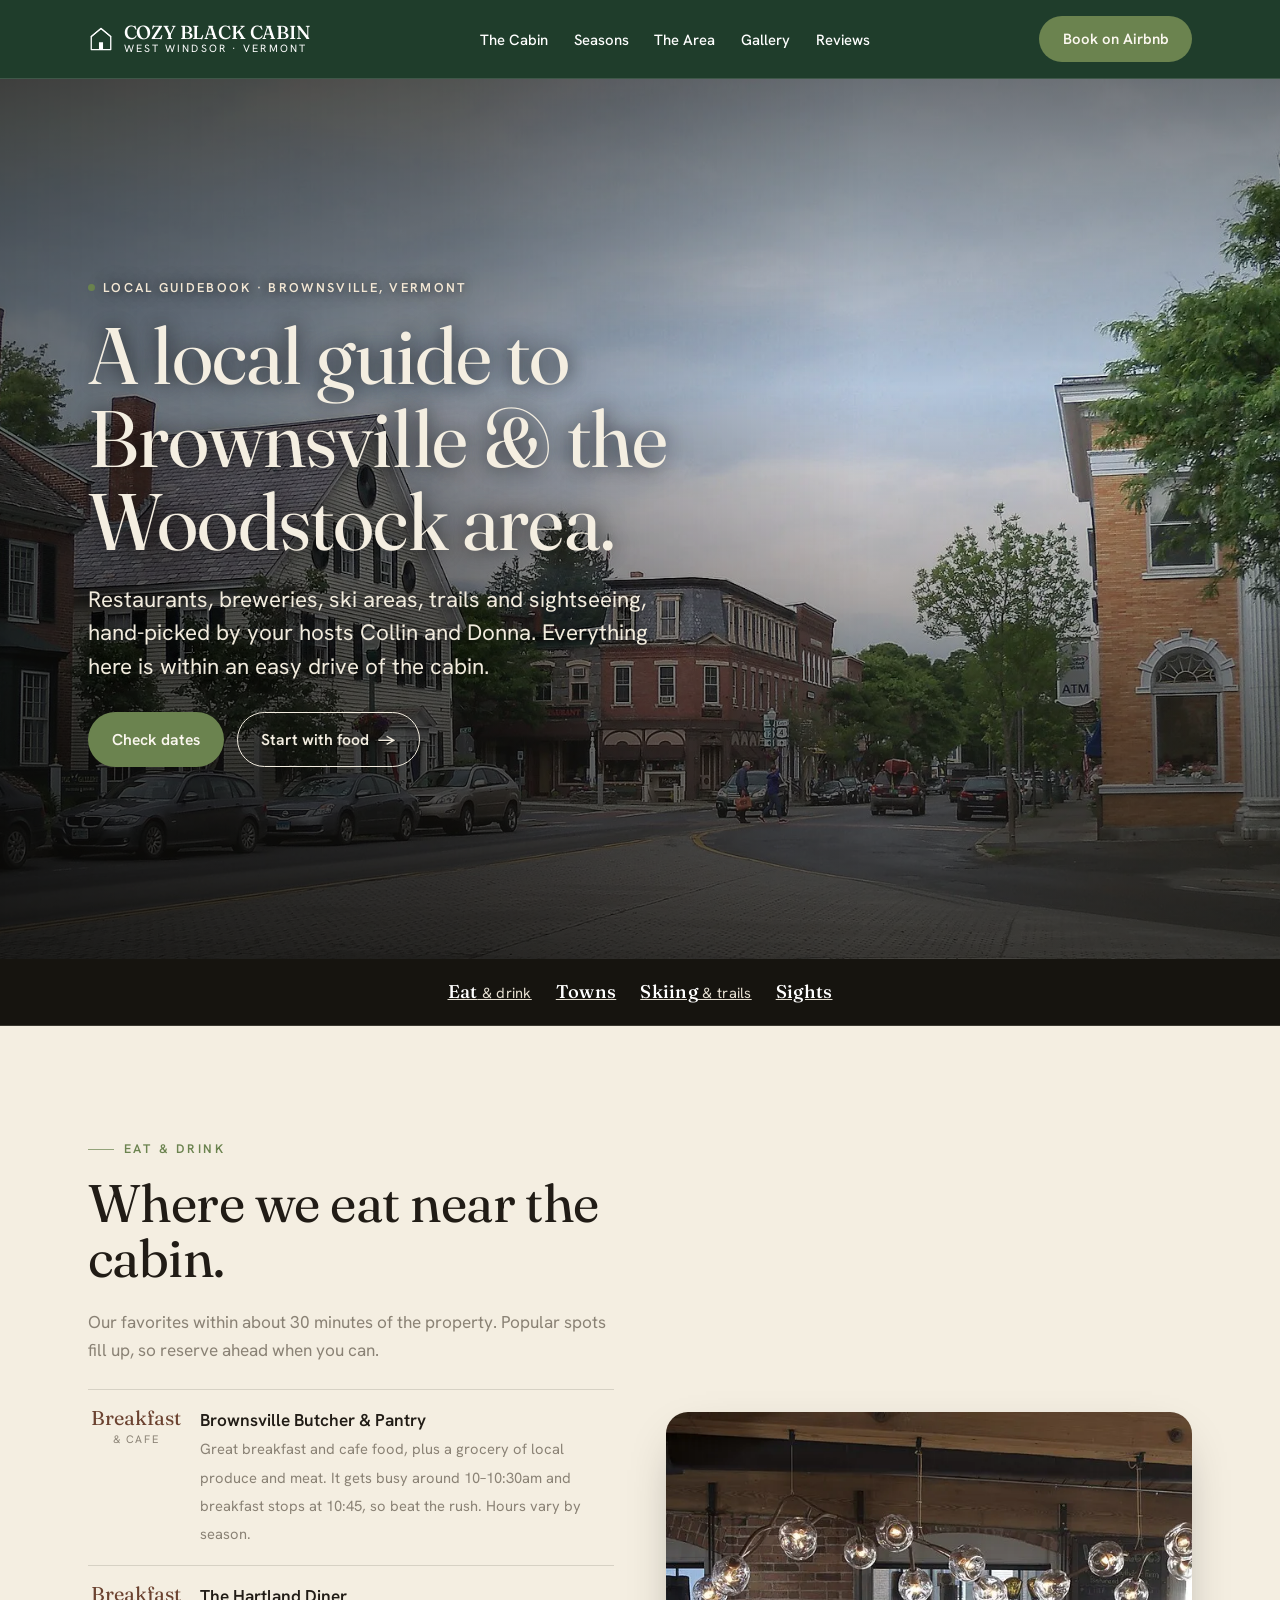
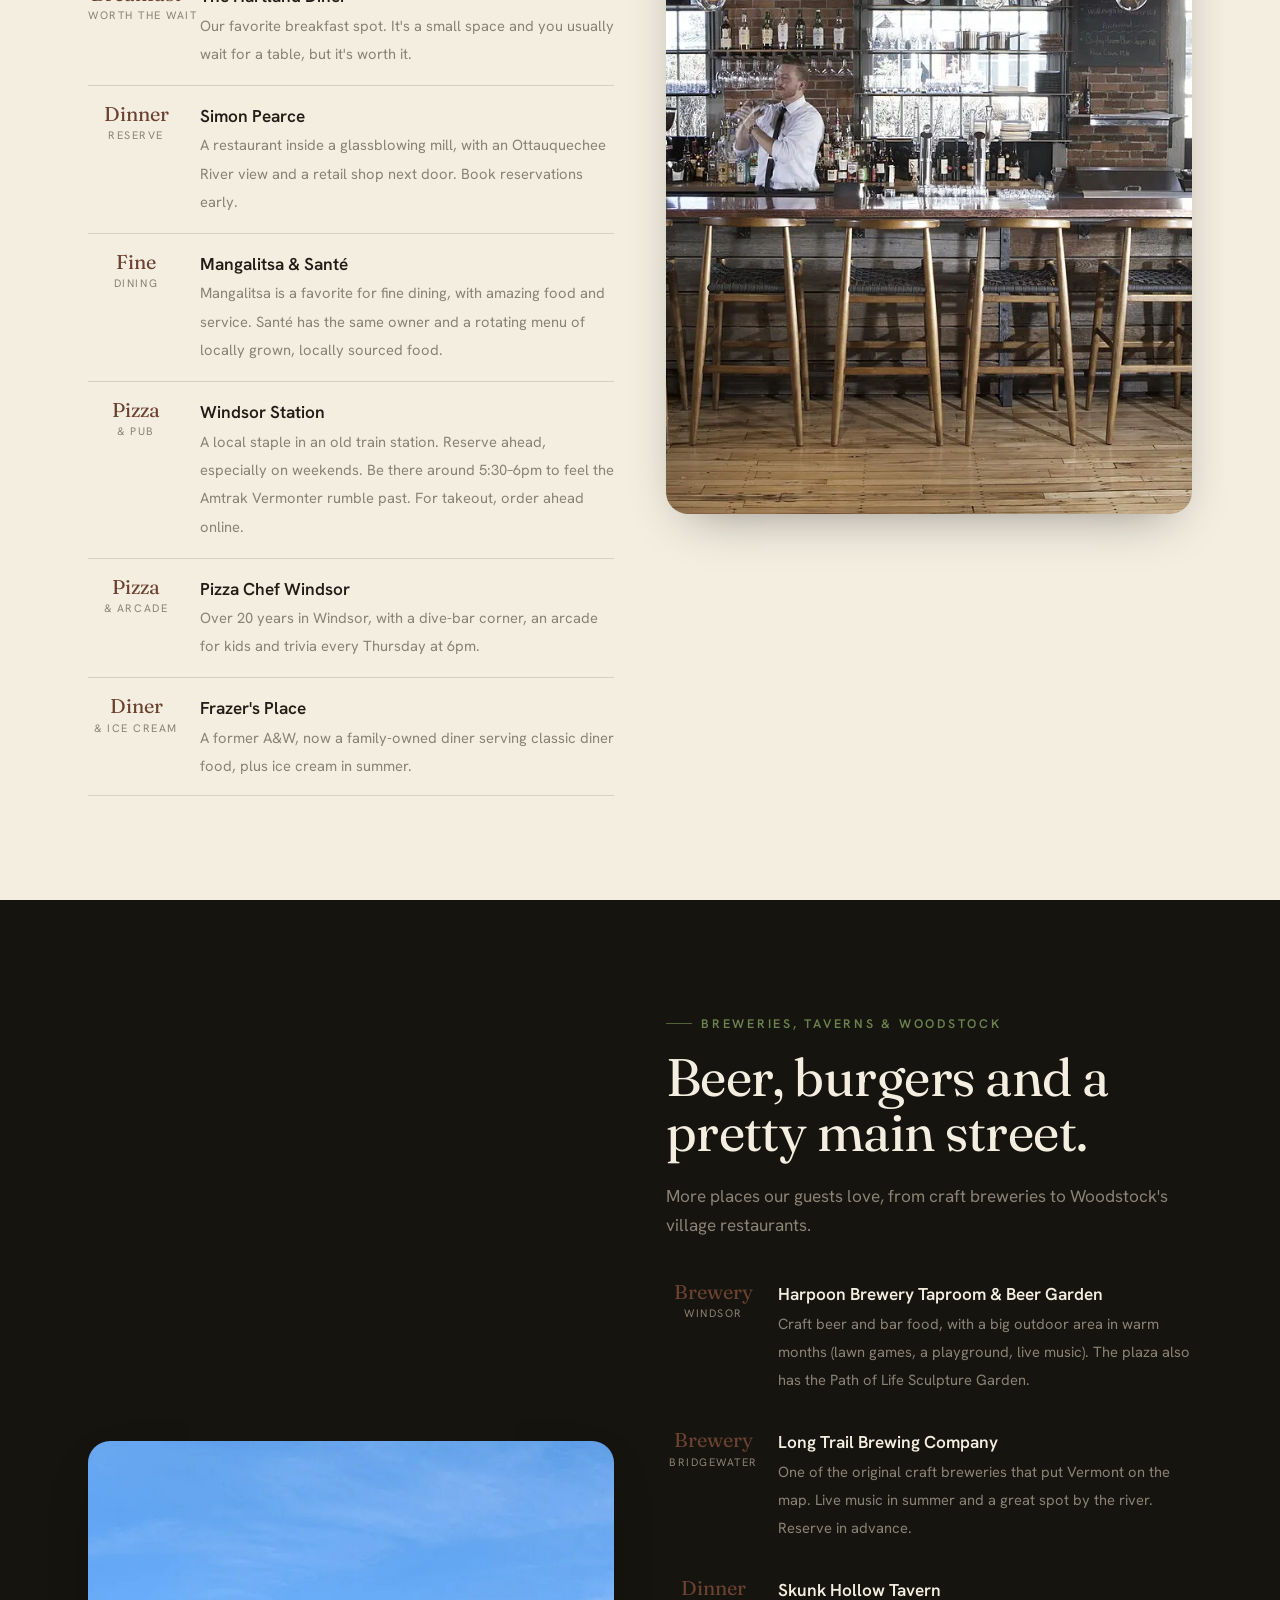
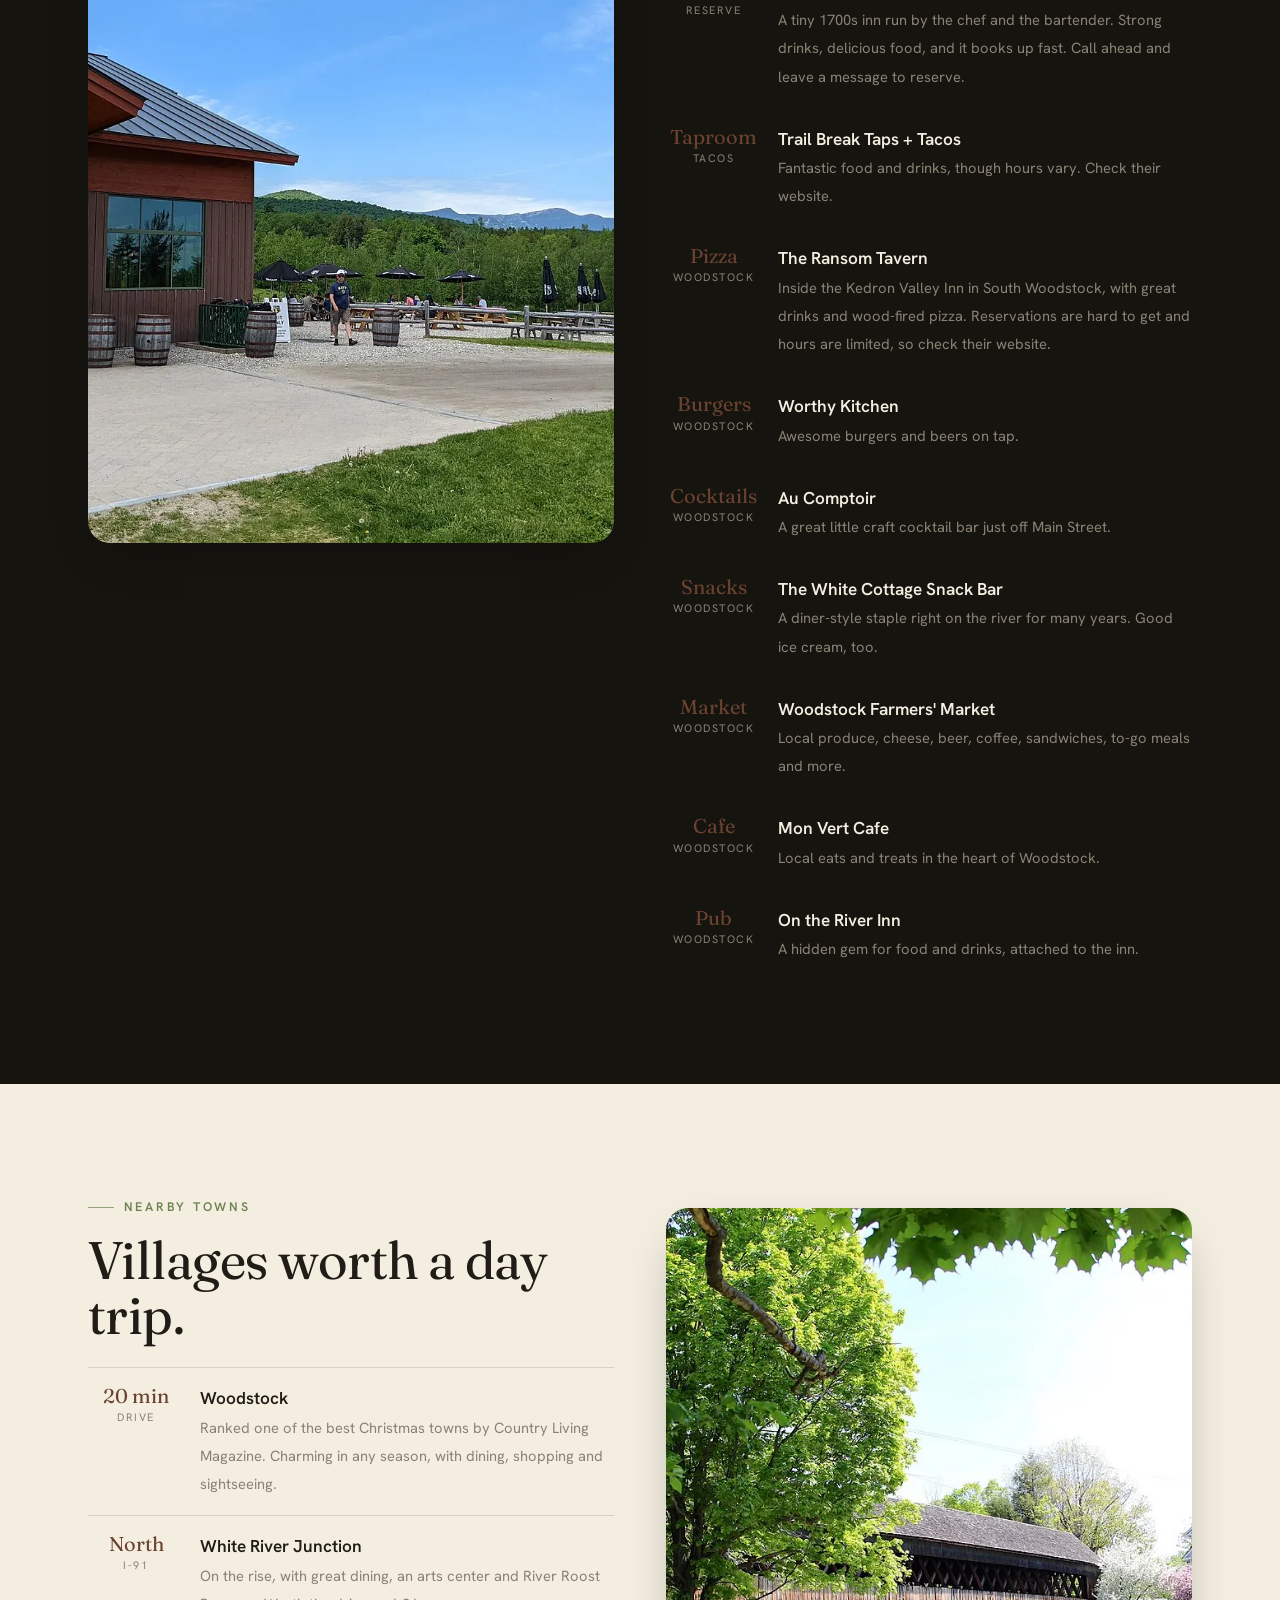
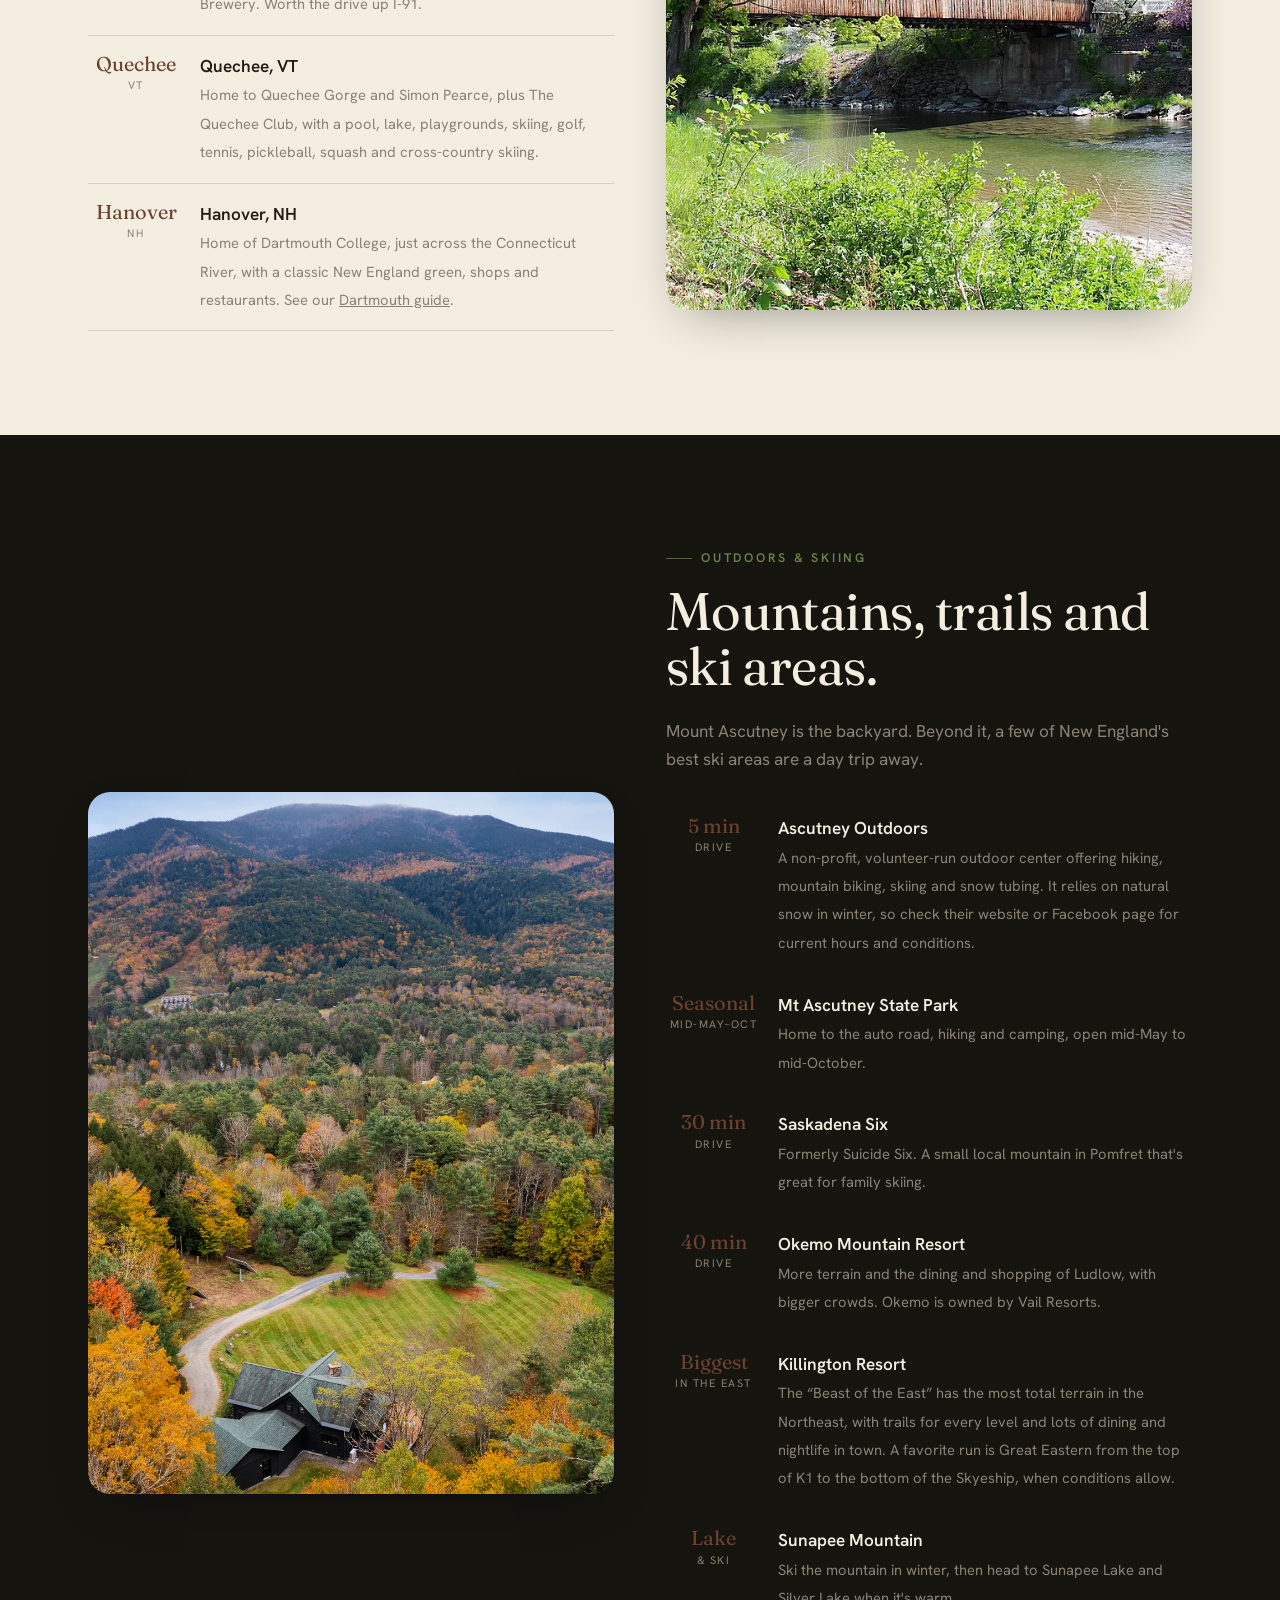
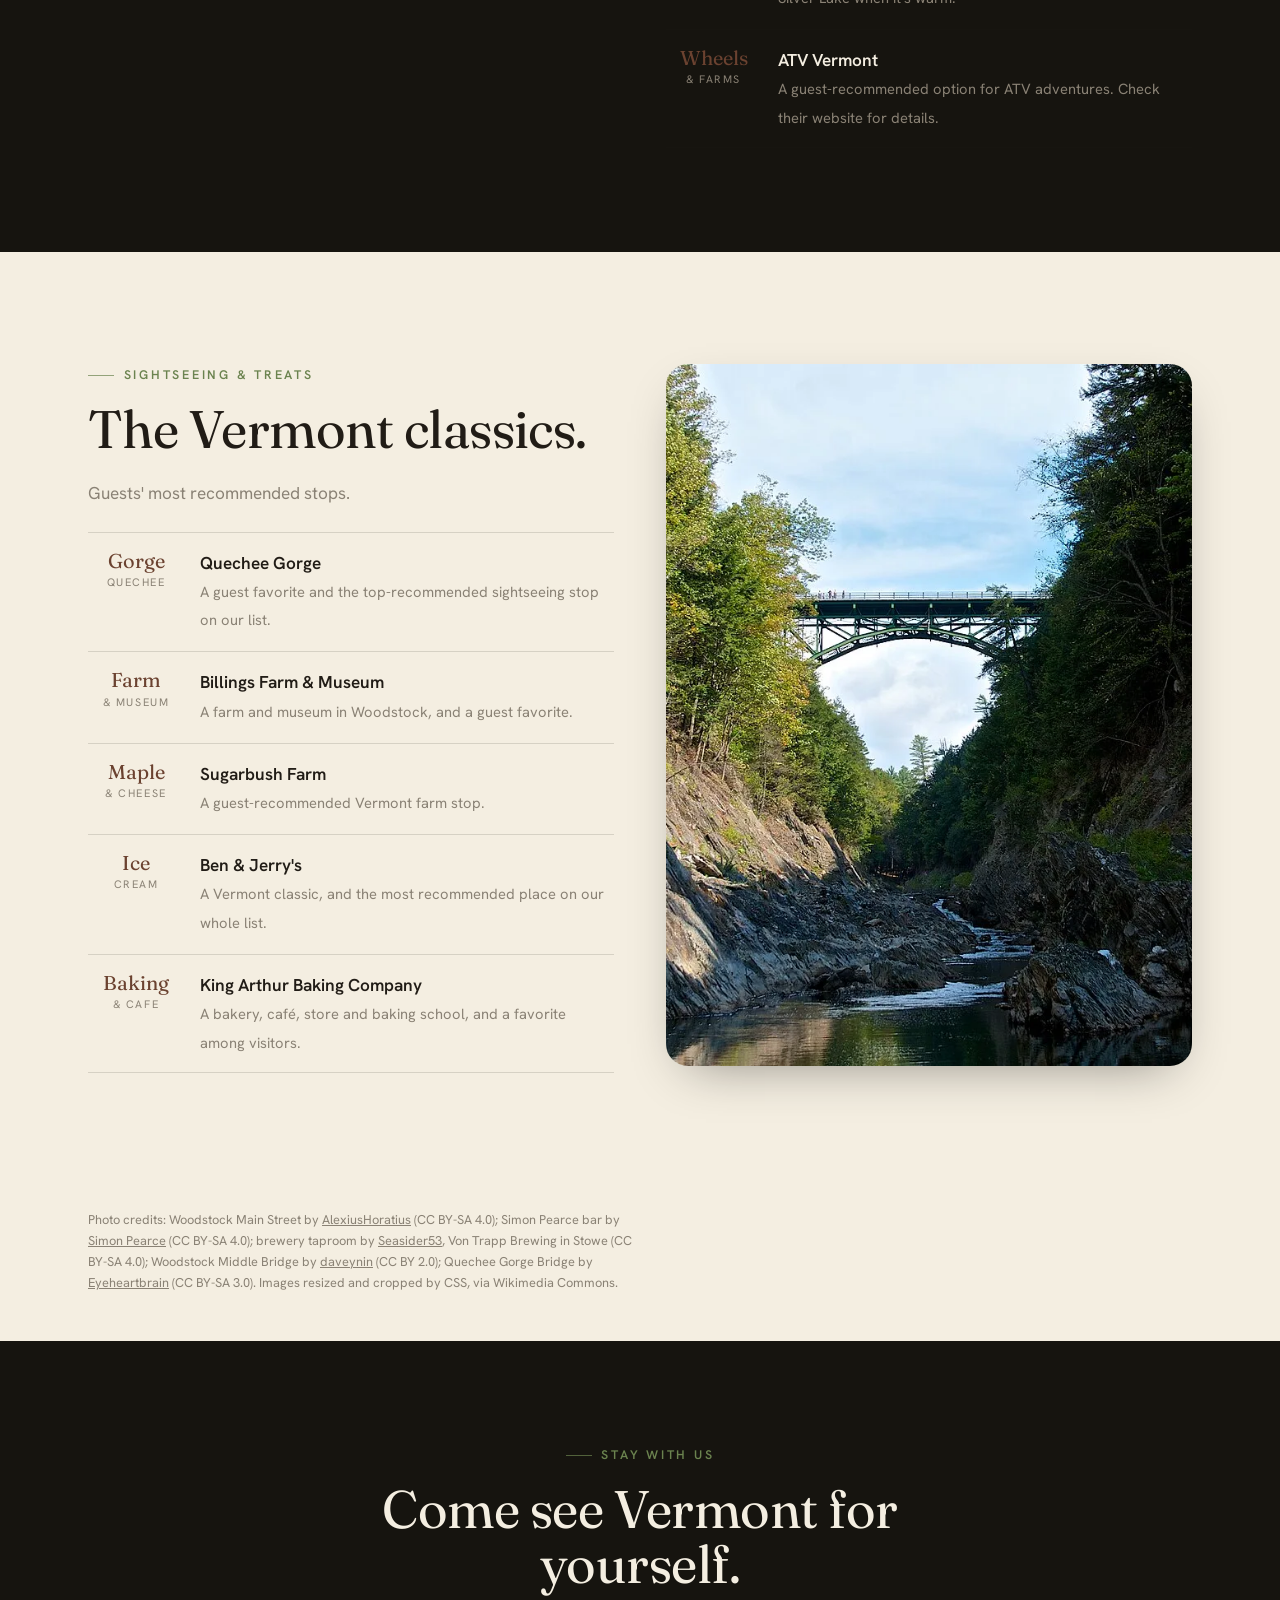
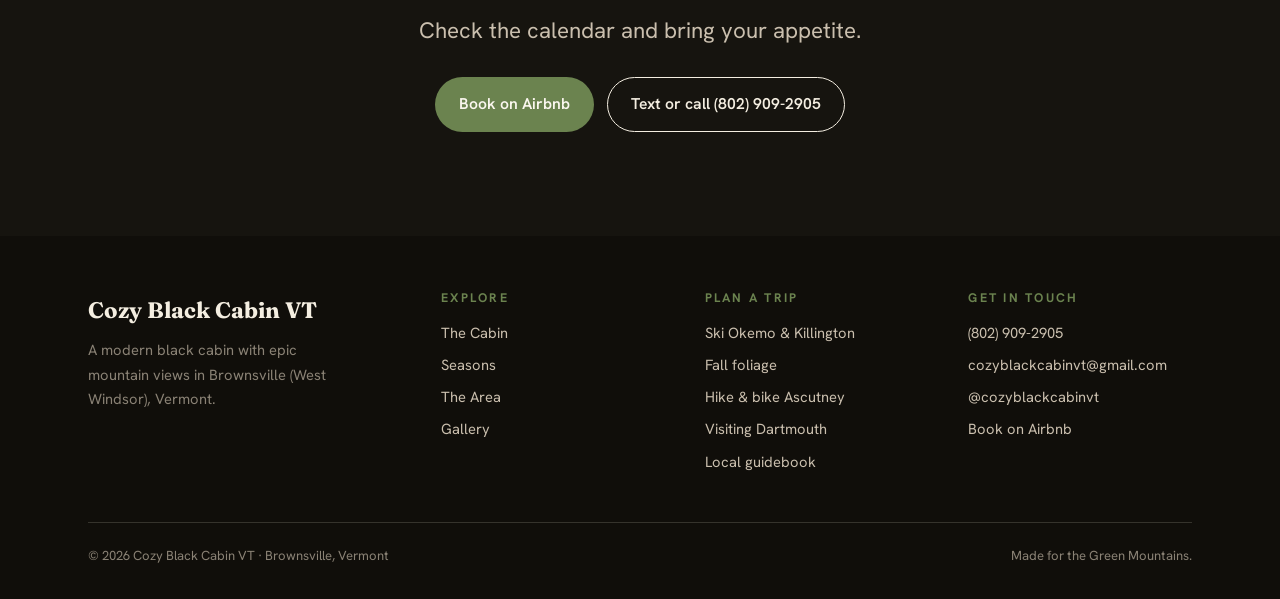
==== commit b5db9345: "Guidebook: add Hanover and Quechee, move Skunk Hollow, drop Common Man Co-Authored-By: Claude Sonnet" ====
--- a/brownsville-vermont-guidebook.html
+++ b/brownsville-vermont-guidebook.html
@@ -113,7 +113,6 @@
         <li><span class="dist">Breakfast<small>&amp; cafe</small></span><div><strong>Brownsville Butcher &amp; Pantry</strong><span>Great breakfast and cafe food, plus a grocery of local produce and meat. It gets busy around 10&ndash;10:30am and breakfast stops at 10:45, so beat the rush. Hours vary by season.</span></div></li>
         <li><span class="dist">Breakfast<small>worth the wait</small></span><div><strong>The Hartland Diner</strong><span>Our favorite breakfast spot. It's a small space and you usually wait for a table, but it's worth it.</span></div></li>
         <li><span class="dist">Dinner<small>reserve</small></span><div><strong>Simon Pearce</strong><span>A restaurant inside a glassblowing mill, with an Ottauquechee River view and a retail shop next door. Book reservations early.</span></div></li>
-        <li><span class="dist">Dinner<small>reserve</small></span><div><strong>Skunk Hollow Tavern</strong><span>A tiny 1700s inn run by the chef and the bartender. Strong drinks, delicious food, and it books up fast. Call ahead and leave a message to reserve.</span></div></li>
         <li><span class="dist">Fine<small>dining</small></span><div><strong>Mangalitsa &amp; Sant&eacute;</strong><span>Mangalitsa is a favorite for fine dining, with amazing food and service. Sant&eacute; has the same owner and a rotating menu of locally grown, locally sourced food.</span></div></li>
         <li><span class="dist">Pizza<small>&amp; pub</small></span><div><strong>Windsor Station</strong><span>A local staple in an old train station. Reserve ahead, especially on weekends. Be there around 5:30&ndash;6pm to feel the Amtrak Vermonter rumble past. For takeout, order ahead online.</span></div></li>
         <li><span class="dist">Pizza<small>&amp; arcade</small></span><div><strong>Pizza Chef Windsor</strong><span>Over 20 years in Windsor, with a dive-bar corner, an arcade for kids and trivia every Thursday at 6pm.</span></div></li>
@@ -128,15 +127,16 @@
 <section class="seasons" id="drink">
   <div class="wrap split">
     <div class="area-figure reveal">
-      <img loading="lazy" decoding="async" src="/assets/photos/guidebook-drink.webp" alt="Shops and historic houses in Woodstock, Vermont">
-    </div>
-    <div class="reveal">
-      <span class="eyebrow">Breweries &amp; Woodstock</span>
+      <img loading="lazy" decoding="async" src="/assets/photos/guidebook-brewery.webp" alt="Outdoor seating at a Vermont craft brewery taproom with mountains in the distance">
+    </div>
+    <div class="reveal">
+      <span class="eyebrow">Breweries, taverns &amp; Woodstock</span>
       <h2>Beer, burgers and a pretty main street.</h2>
       <p class="stone">More places our guests love, from craft breweries to Woodstock's village restaurants.</p>
       <ul class="area-list">
         <li><span class="dist">Brewery<small>Windsor</small></span><div><strong>Harpoon Brewery Taproom &amp; Beer Garden</strong><span>Craft beer and bar food, with a big outdoor area in warm months (lawn games, a playground, live music). The plaza also has the Path of Life Sculpture Garden.</span></div></li>
-        <li><span class="dist">Brewery<small>Quechee</small></span><div><strong>Long Trail Brewing Company</strong><span>One of the original craft breweries that put Vermont on the map. Live music in summer and a great spot by the river. Reserve in advance.</span></div></li>
+        <li><span class="dist">Brewery<small>Bridgewater</small></span><div><strong>Long Trail Brewing Company</strong><span>One of the original craft breweries that put Vermont on the map. Live music in summer and a great spot by the river. Reserve in advance.</span></div></li>
+        <li><span class="dist">Dinner<small>reserve</small></span><div><strong>Skunk Hollow Tavern</strong><span>A tiny 1700s inn run by the chef and the bartender. Strong drinks, delicious food, and it books up fast. Call ahead and leave a message to reserve.</span></div></li>
         <li><span class="dist">Taproom<small>tacos</small></span><div><strong>Trail Break Taps + Tacos</strong><span>Fantastic food and drinks, though hours vary. Check their website.</span></div></li>
         <li><span class="dist">Pizza<small>Woodstock</small></span><div><strong>The Ransom Tavern</strong><span>Inside the Kedron Valley Inn in South Woodstock, with great drinks and wood-fired pizza. Reservations are hard to get and hours are limited, so check their website.</span></div></li>
         <li><span class="dist">Burgers<small>Woodstock</small></span><div><strong>Worthy Kitchen</strong><span>Awesome burgers and beers on tap.</span></div></li>
@@ -145,7 +145,6 @@
         <li><span class="dist">Market<small>Woodstock</small></span><div><strong>Woodstock Farmers' Market</strong><span>Local produce, cheese, beer, coffee, sandwiches, to-go meals and more.</span></div></li>
         <li><span class="dist">Cafe<small>Woodstock</small></span><div><strong>Mon Vert Cafe</strong><span>Local eats and treats in the heart of Woodstock.</span></div></li>
         <li><span class="dist">Pub<small>Woodstock</small></span><div><strong>On the River Inn</strong><span>A hidden gem for food and drinks, attached to the inn.</span></div></li>
-        <li><span class="dist">Dinner<small>Claremont</small></span><div><strong>The Common Man</strong><span>A huge menu in a restored mill right on the river. The food is good, but service can be slow when it's busy, so try an earlier dinner.</span></div></li>
       </ul>
     </div>
   </div>
@@ -159,7 +158,8 @@
       <ul class="area-list">
         <li><span class="dist">20 min<small>drive</small></span><div><strong>Woodstock</strong><span>Ranked one of the best Christmas towns by Country Living Magazine. Charming in any season, with dining, shopping and sightseeing.</span></div></li>
         <li><span class="dist">North<small>I-91</small></span><div><strong>White River Junction</strong><span>On the rise, with great dining, an arts center and River Roost Brewery. Worth the drive up I-91.</span></div></li>
-        <li><span class="dist">All<small>in one</small></span><div><strong>The Quechee Club</strong><span>Pool, lake, playgrounds, skiing, golf, tennis, pickleball, squash, cross-country skiing and food, all in one place.</span></div></li>
+        <li><span class="dist">Quechee<small>VT</small></span><div><strong>Quechee, VT</strong><span>Home to Quechee Gorge and Simon Pearce, plus The Quechee Club, with a pool, lake, playgrounds, skiing, golf, tennis, pickleball, squash and cross-country skiing.</span></div></li>
+        <li><span class="dist">Hanover<small>NH</small></span><div><strong>Hanover, NH</strong><span>Home of Dartmouth College, just across the Connecticut River, with a classic New England green, shops and restaurants. See our <a href="/dartmouth-lodging-cabin">Dartmouth guide</a>.</span></div></li>
       </ul>
     </div>
     <div class="area-figure reveal">
@@ -208,7 +208,7 @@
   </div>
 </section>
 <section style="padding-block:2rem">
-  <div class="wrap"><p class="stone" style="font-size:.8rem;max-width:80ch">Photo credits: Woodstock Main Street by <a href="https://commons.wikimedia.org/wiki/File:Downtown_Woodstock_Vermont_5.JPG">AlexiusHoratius</a> (CC BY-SA 4.0); Simon Pearce bar by <a href="https://commons.wikimedia.org/wiki/File:Simon_Pearce_Restaurant_%26_Bar_in_Quechee,_Vermont.jpg">Simon Pearce</a> (CC BY-SA 4.0); Woodstock shops by <a href="https://commons.wikimedia.org/wiki/File:Woodstock,_Vermont_-_4880399281.jpg">Dougtone</a> (CC BY-SA 2.0); Woodstock Middle Bridge by <a href="https://commons.wikimedia.org/wiki/File:Daveynin_-_Woodstock_Middle_Bridge.jpg">daveynin</a> (CC BY 2.0); Quechee Gorge Bridge by <a href="https://commons.wikimedia.org/wiki/File:Quechee_Gorge_Bridge.jpg">Eyeheartbrain</a> (CC BY-SA 3.0). Images resized and cropped by CSS, via Wikimedia Commons.</p></div>
+  <div class="wrap"><p class="stone" style="font-size:.8rem;max-width:80ch">Photo credits: Woodstock Main Street by <a href="https://commons.wikimedia.org/wiki/File:Downtown_Woodstock_Vermont_5.JPG">AlexiusHoratius</a> (CC BY-SA 4.0); Simon Pearce bar by <a href="https://commons.wikimedia.org/wiki/File:Simon_Pearce_Restaurant_%26_Bar_in_Quechee,_Vermont.jpg">Simon Pearce</a> (CC BY-SA 4.0); brewery taproom by <a href="https://commons.wikimedia.org/wiki/File:Von_Trapp_Brewing_2.jpg">Seasider53</a>, Von Trapp Brewing in Stowe (CC BY-SA 4.0); Woodstock Middle Bridge by <a href="https://commons.wikimedia.org/wiki/File:Daveynin_-_Woodstock_Middle_Bridge.jpg">daveynin</a> (CC BY 2.0); Quechee Gorge Bridge by <a href="https://commons.wikimedia.org/wiki/File:Quechee_Gorge_Bridge.jpg">Eyeheartbrain</a> (CC BY-SA 3.0). Images resized and cropped by CSS, via Wikimedia Commons.</p></div>
 </section>
 
 <!-- ============ CTA BAND ============ -->
--- a/styles.css
+++ b/styles.css
@@ -64,12 +64,12 @@
   line-height:1.65;
   -webkit-font-smoothing:antialiased;
 }
-img{max-width:100%;display:block}
+img{max-width:100%;height:auto;display:block}
 a{color:inherit}
 
 /* ---------- type ---------- */
-h1,h2,h3,h4{font-family:var(--display);font-weight:400;line-height:1.04;margin:0;letter-spacing:-.01em}
-h1{font-size:clamp(2.6rem,1.6rem + 4.4vw,5rem);font-optical-sizing:auto}
+h1,h2,h3,h4,.hero-title{font-family:var(--display);font-weight:400;line-height:1.04;margin:0;letter-spacing:-.01em}
+h1,.hero-title{font-size:clamp(2.6rem,1.6rem + 4.4vw,5rem);font-optical-sizing:auto}
 h2{font-size:clamp(2rem,1.4rem + 2.6vw,3.3rem)}
 h3{font-size:clamp(1.35rem,1.1rem + 1vw,1.85rem)}
 p{margin:0 0 1rem}
@@ -85,7 +85,7 @@
 }
 .eyebrow::before{content:"";width:26px;height:1px;background:var(--ember);opacity:.7}
 .lede{font-size:clamp(1.1rem,1rem + .6vw,1.4rem);line-height:1.5;color:var(--ink)}
-h1 + .lede,h2 + .lede,h3 + .lede,h1 + p,h2 + p,h2 + ul{margin-top:1.4rem}
+h1 + .lede,.hero-title + .lede,h2 + .lede,h3 + .lede,h1 + p,h2 + p,h2 + ul{margin-top:1.4rem}
 
 /* ---------- layout ---------- */
 .wrap{max-width:var(--maxw);margin-inline:auto;padding-inline:var(--gutter)}
@@ -140,9 +140,9 @@
   linear-gradient(180deg,rgba(22,20,15,.55) 0%,rgba(22,20,15,.05) 35%,rgba(22,20,15,.78) 100%);z-index:1}
 .hero-img{position:absolute;inset:0;width:100%;height:100%;object-fit:cover;z-index:0}
 .hero .wrap{position:relative;z-index:2;padding-block:clamp(2.5rem,2rem + 5vw,5.5rem);width:100%}
-.hero-tag{display:inline-flex;align-items:center;gap:.5rem;font-size:.8rem;letter-spacing:.18em;text-transform:uppercase;font-weight:600;color:#f3e7d4;margin-bottom:1.1rem}
+.hero-tag{font-family:inherit;line-height:1.4;display:inline-flex;align-items:center;gap:.5rem;font-size:.8rem;letter-spacing:.18em;text-transform:uppercase;font-weight:600;color:#f3e7d4;margin-bottom:1.1rem}
 .hero-tag .dot{width:7px;height:7px;border-radius:50%;background:var(--ember)}
-.hero h1{max-width:14ch;text-shadow:0 0 18px rgba(0,0,0,.45),0 2px 30px rgba(0,0,0,.4)}
+.hero h1:not(.hero-tag),.hero .hero-title{margin-top:0;max-width:14ch;text-shadow:0 0 18px rgba(0,0,0,.45),0 2px 30px rgba(0,0,0,.4)}
 .hero-tag,.hero .lede,.hero .gf-badge{text-shadow:0 0 10px rgba(0,0,0,.55),0 0 22px rgba(0,0,0,.35)}
 .hero .lede{max-width:46ch;margin-top:1.2rem;color:#f1ebdd}
 .gf-badge{display:inline-flex;align-items:center;gap:.9rem;margin-top:1.6rem;text-shadow:0 1px 14px rgba(0,0,0,.65);color:#E3C16F}
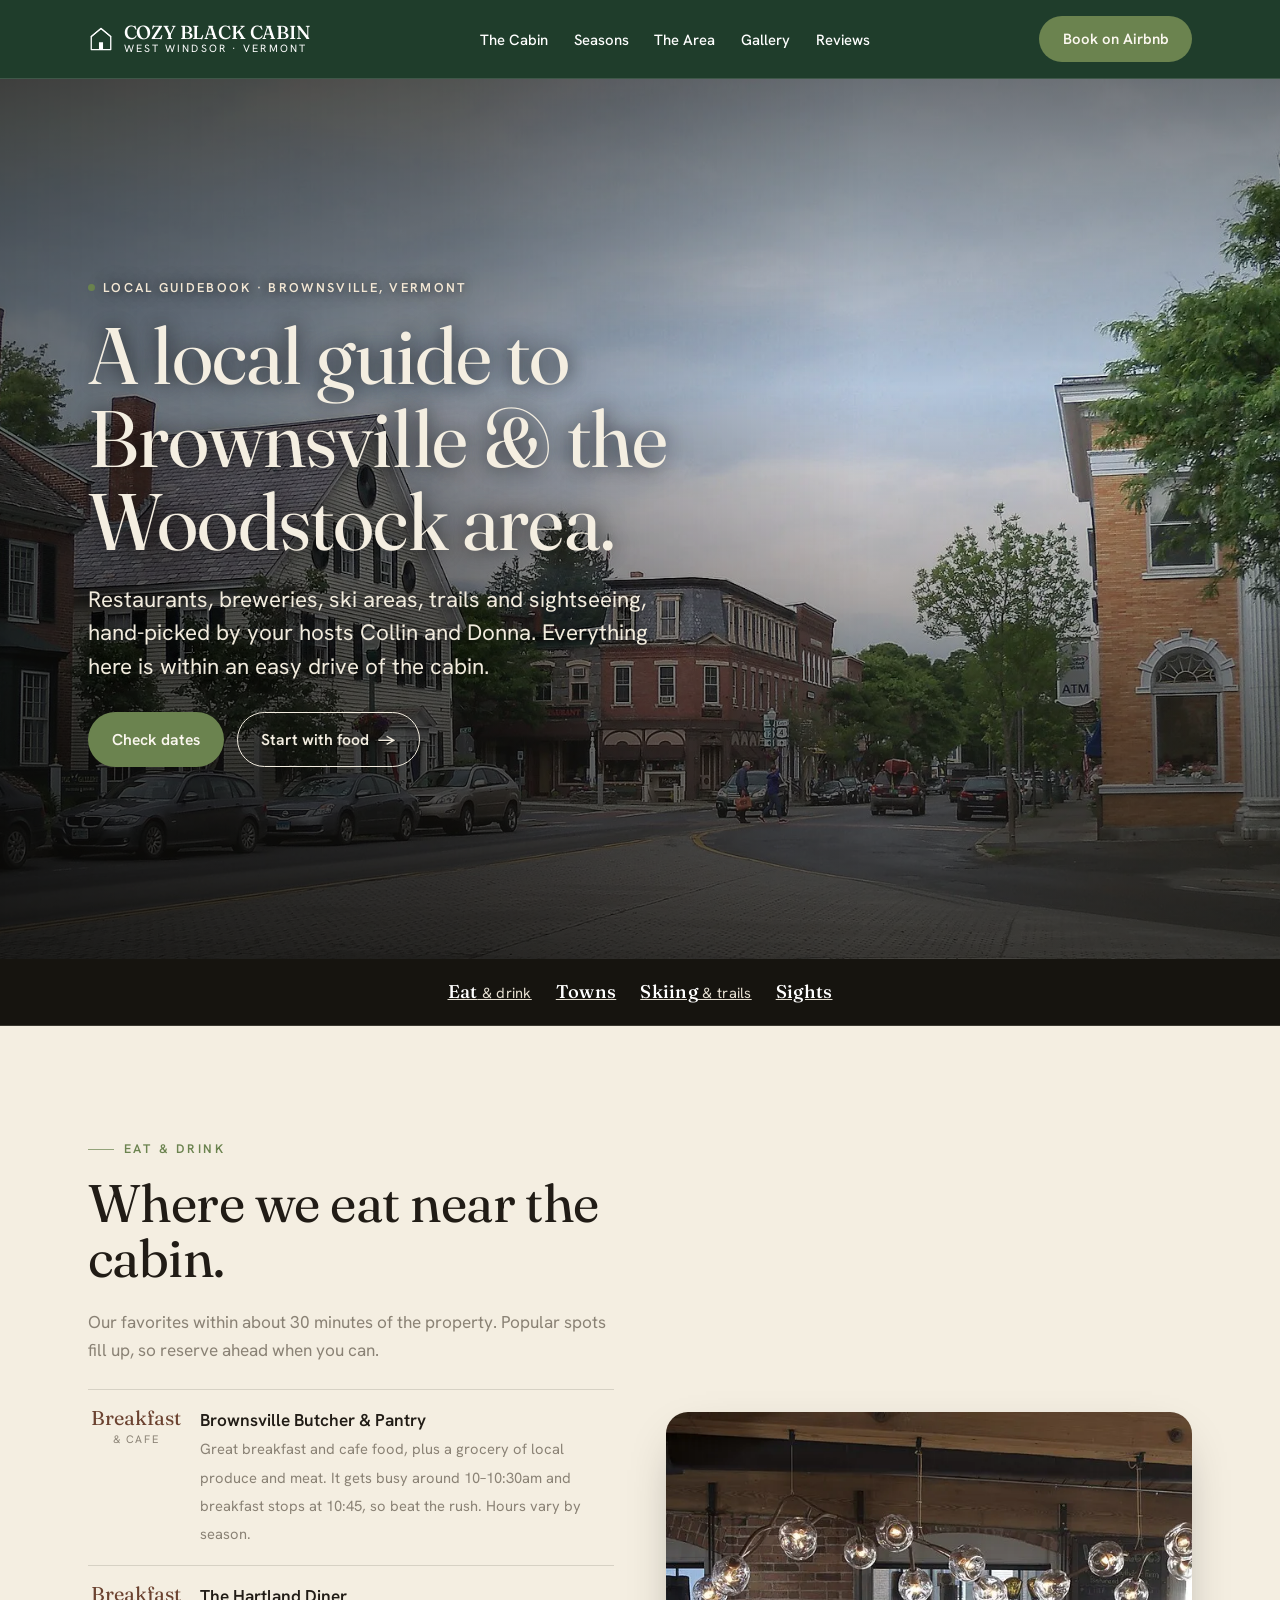
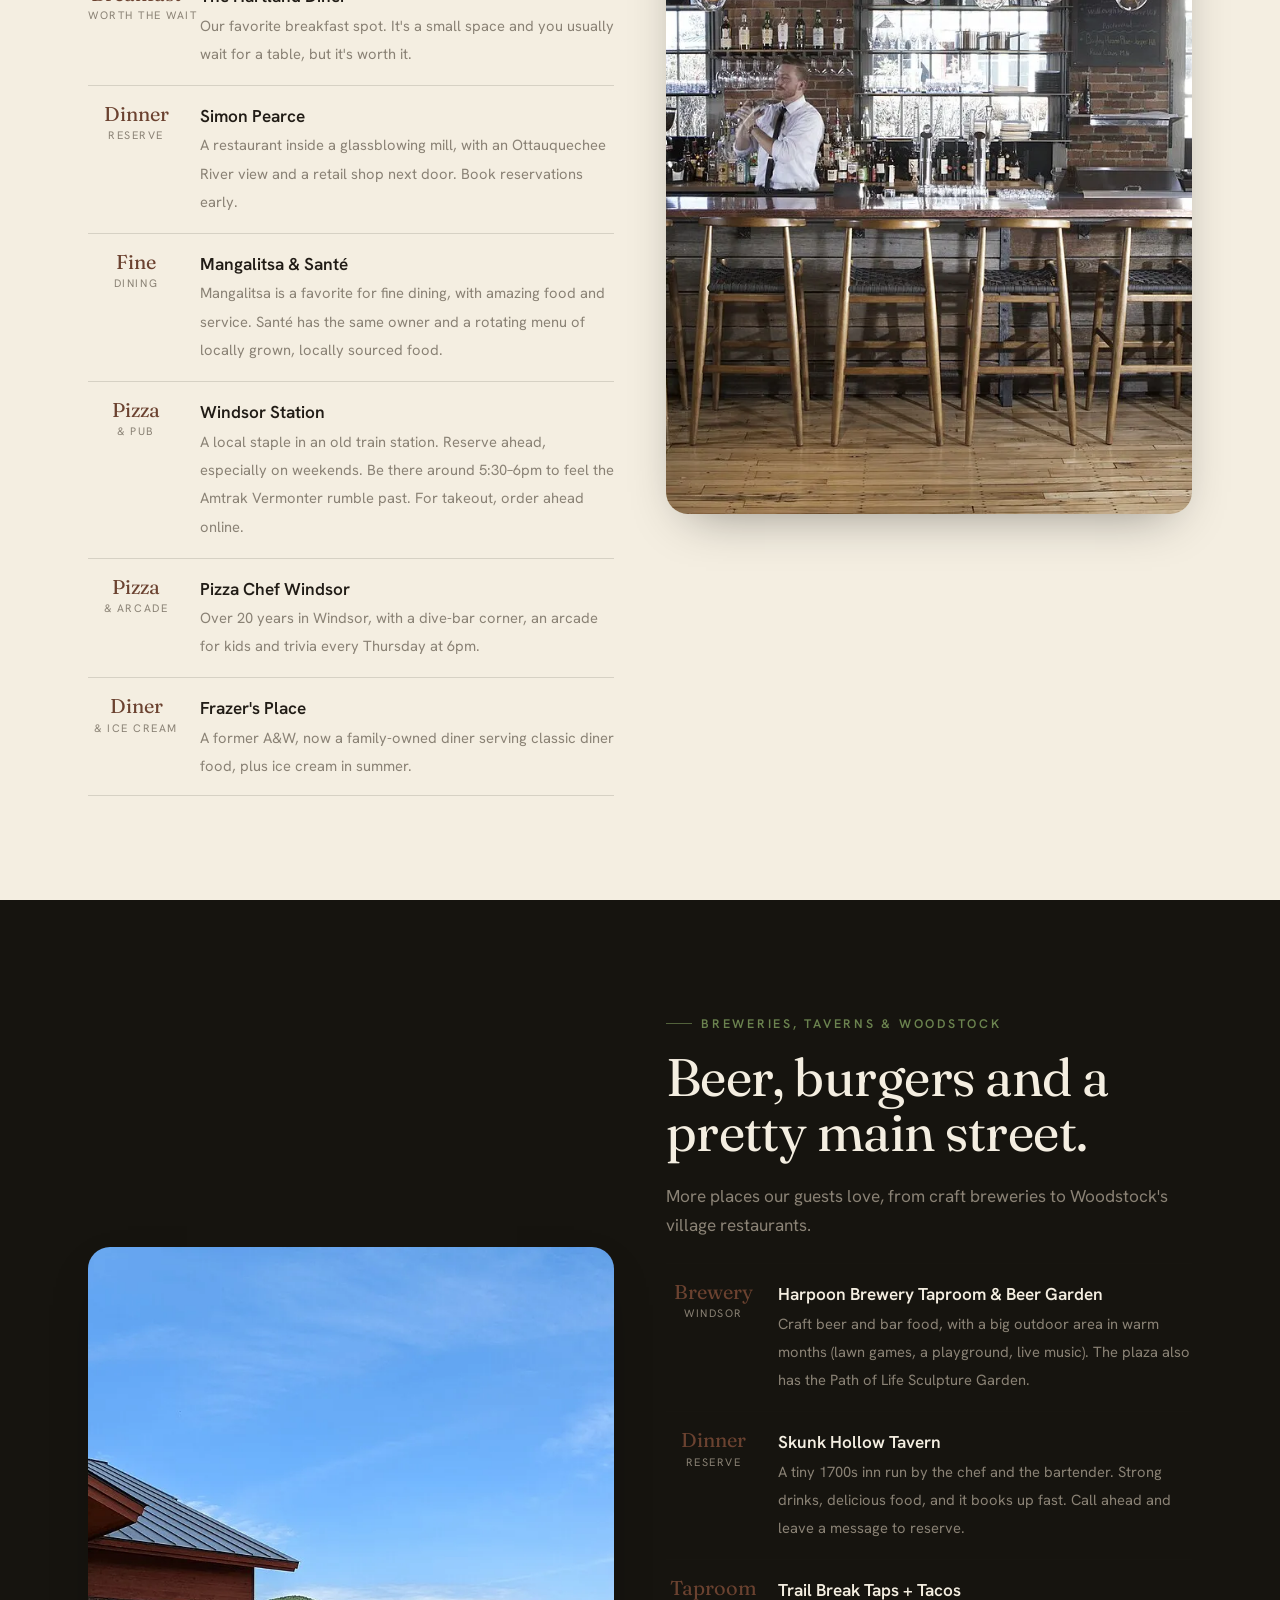
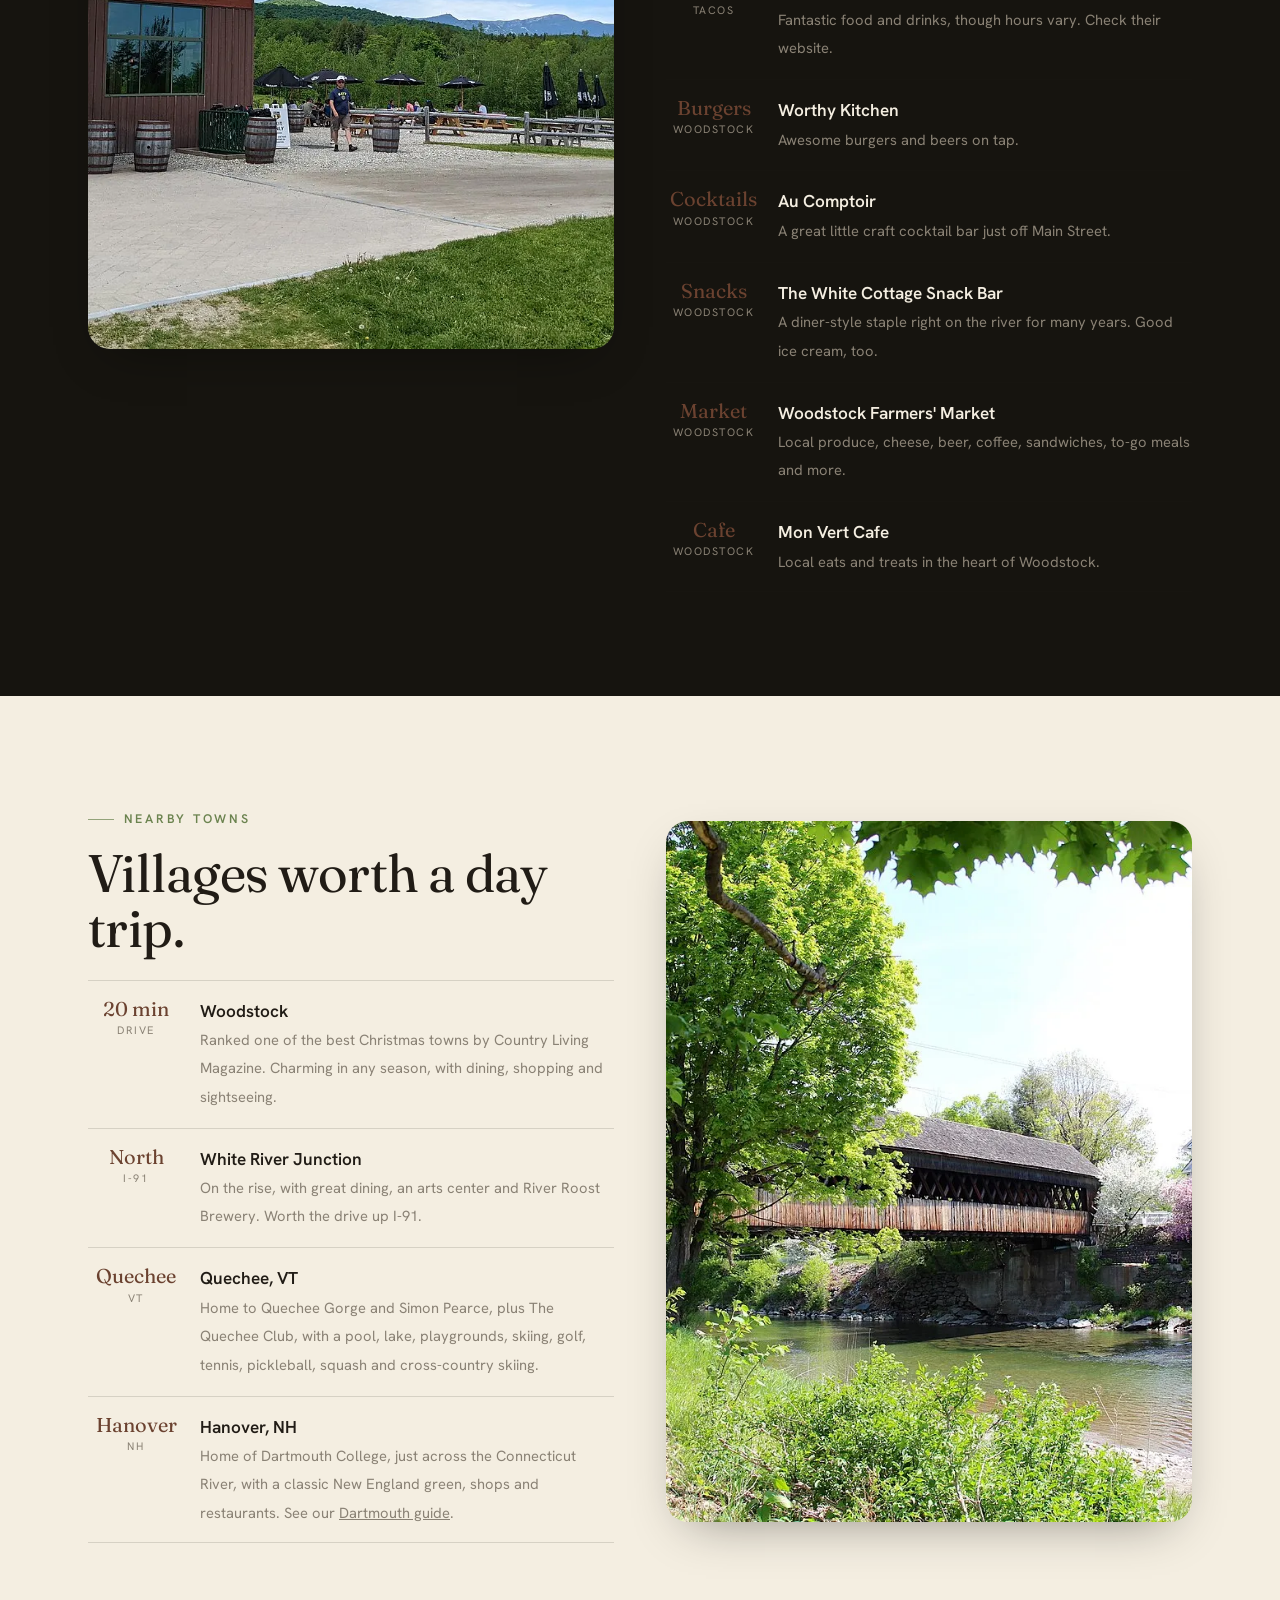
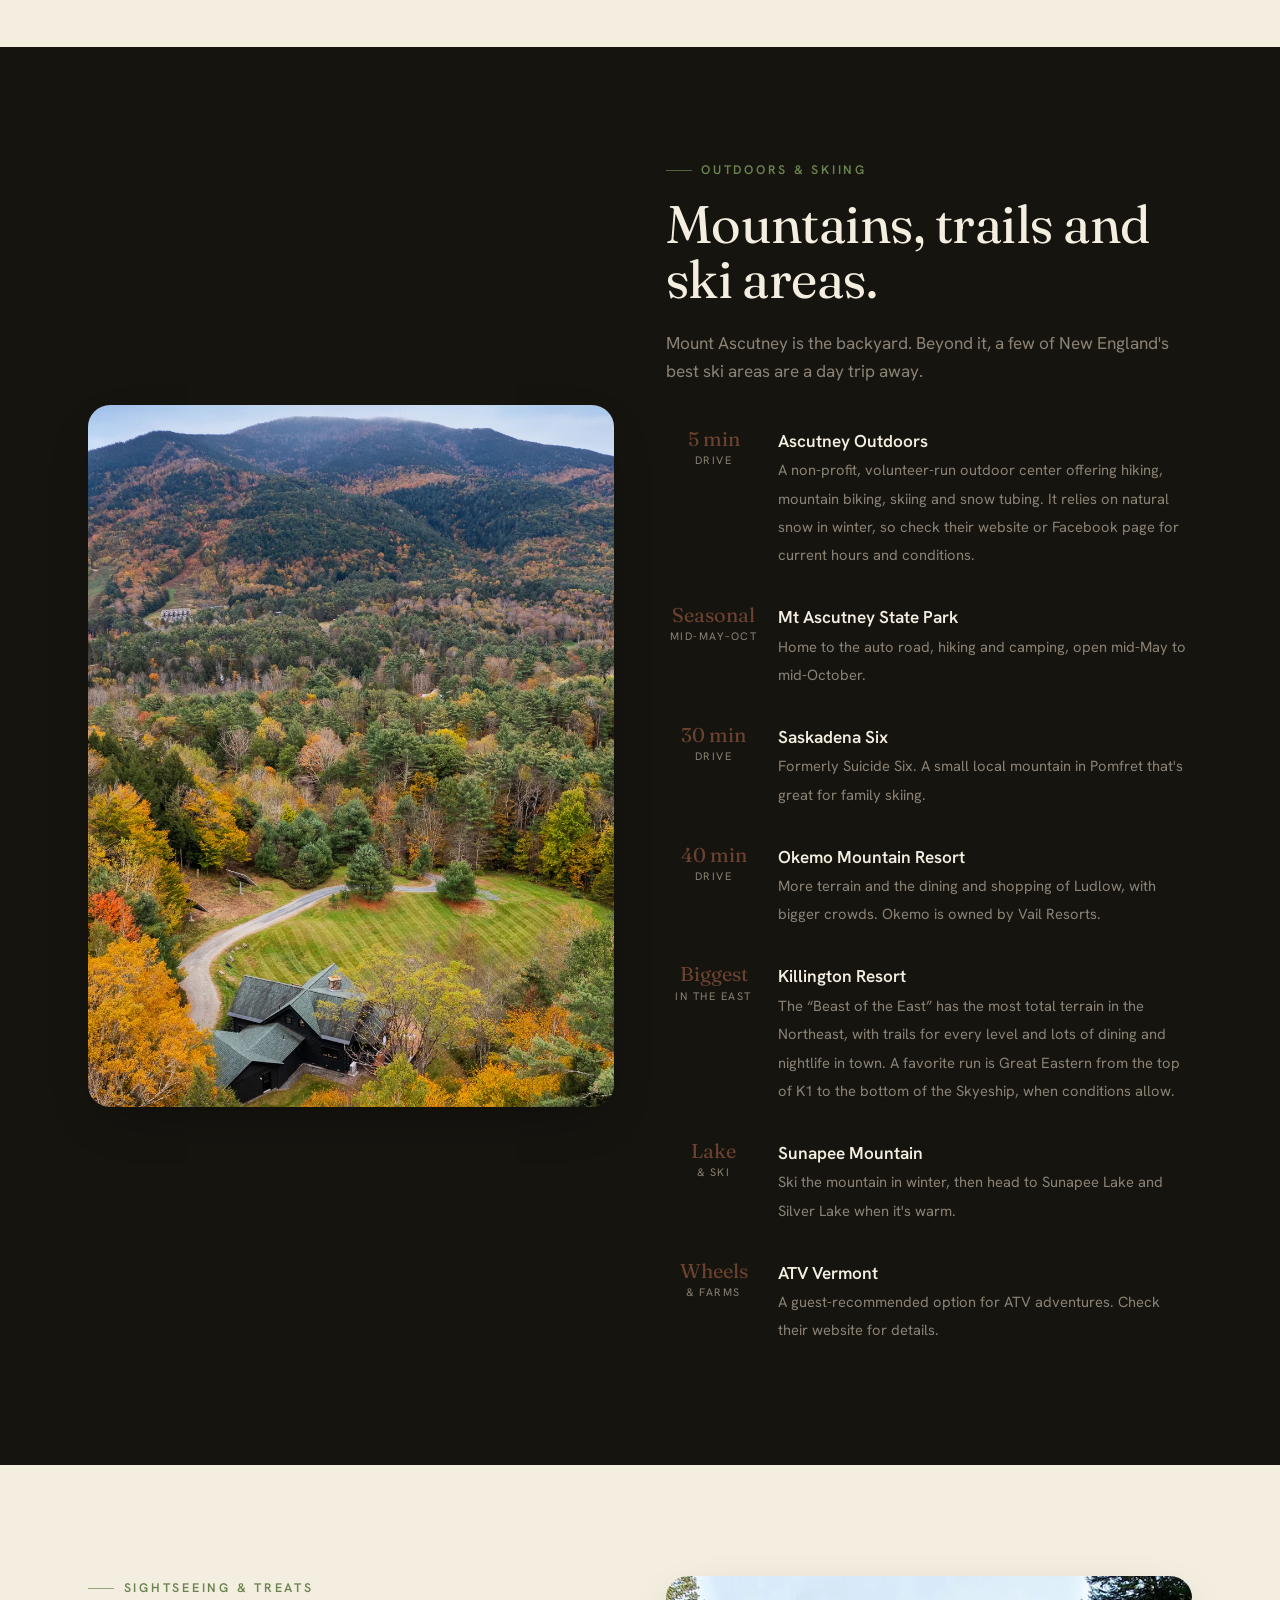
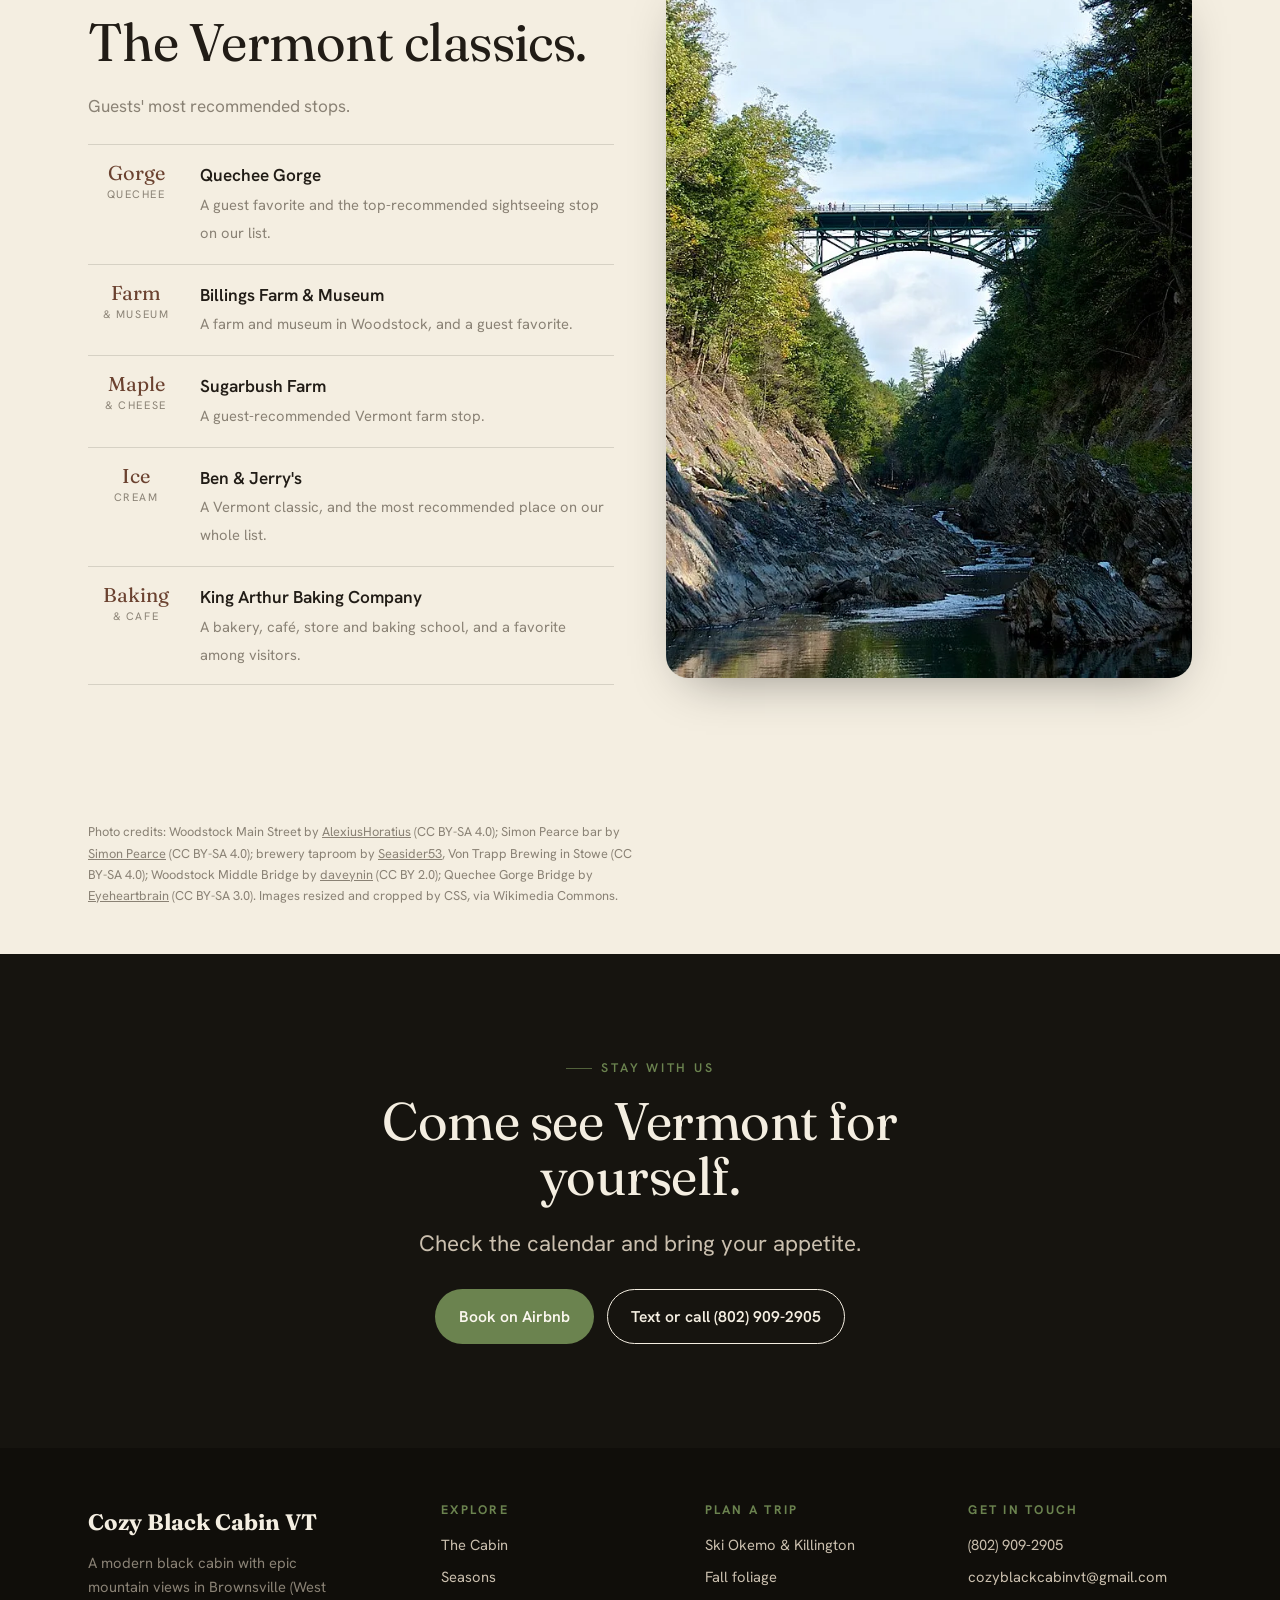
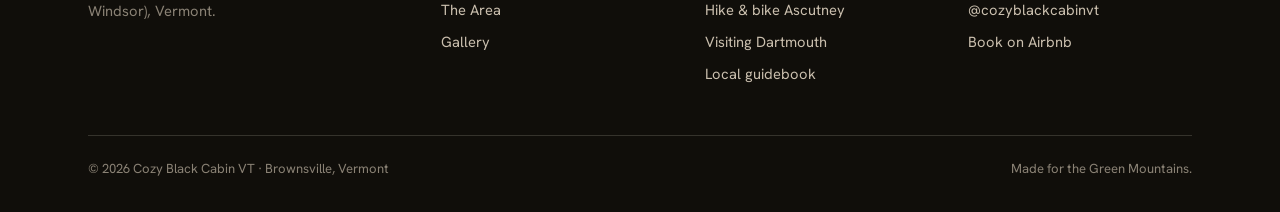
==== commit 7980a91b: "Guidebook: remove Ransom Tavern, On the River Inn, Long Trail Co-Authored-By: Claude Sonnet 5.5 <nor" ====
--- a/brownsville-vermont-guidebook.html
+++ b/brownsville-vermont-guidebook.html
@@ -135,16 +135,13 @@
       <p class="stone">More places our guests love, from craft breweries to Woodstock's village restaurants.</p>
       <ul class="area-list">
         <li><span class="dist">Brewery<small>Windsor</small></span><div><strong>Harpoon Brewery Taproom &amp; Beer Garden</strong><span>Craft beer and bar food, with a big outdoor area in warm months (lawn games, a playground, live music). The plaza also has the Path of Life Sculpture Garden.</span></div></li>
-        <li><span class="dist">Brewery<small>Bridgewater</small></span><div><strong>Long Trail Brewing Company</strong><span>One of the original craft breweries that put Vermont on the map. Live music in summer and a great spot by the river. Reserve in advance.</span></div></li>
         <li><span class="dist">Dinner<small>reserve</small></span><div><strong>Skunk Hollow Tavern</strong><span>A tiny 1700s inn run by the chef and the bartender. Strong drinks, delicious food, and it books up fast. Call ahead and leave a message to reserve.</span></div></li>
         <li><span class="dist">Taproom<small>tacos</small></span><div><strong>Trail Break Taps + Tacos</strong><span>Fantastic food and drinks, though hours vary. Check their website.</span></div></li>
-        <li><span class="dist">Pizza<small>Woodstock</small></span><div><strong>The Ransom Tavern</strong><span>Inside the Kedron Valley Inn in South Woodstock, with great drinks and wood-fired pizza. Reservations are hard to get and hours are limited, so check their website.</span></div></li>
         <li><span class="dist">Burgers<small>Woodstock</small></span><div><strong>Worthy Kitchen</strong><span>Awesome burgers and beers on tap.</span></div></li>
         <li><span class="dist">Cocktails<small>Woodstock</small></span><div><strong>Au Comptoir</strong><span>A great little craft cocktail bar just off Main Street.</span></div></li>
         <li><span class="dist">Snacks<small>Woodstock</small></span><div><strong>The White Cottage Snack Bar</strong><span>A diner-style staple right on the river for many years. Good ice cream, too.</span></div></li>
         <li><span class="dist">Market<small>Woodstock</small></span><div><strong>Woodstock Farmers' Market</strong><span>Local produce, cheese, beer, coffee, sandwiches, to-go meals and more.</span></div></li>
         <li><span class="dist">Cafe<small>Woodstock</small></span><div><strong>Mon Vert Cafe</strong><span>Local eats and treats in the heart of Woodstock.</span></div></li>
-        <li><span class="dist">Pub<small>Woodstock</small></span><div><strong>On the River Inn</strong><span>A hidden gem for food and drinks, attached to the inn.</span></div></li>
       </ul>
     </div>
   </div>
